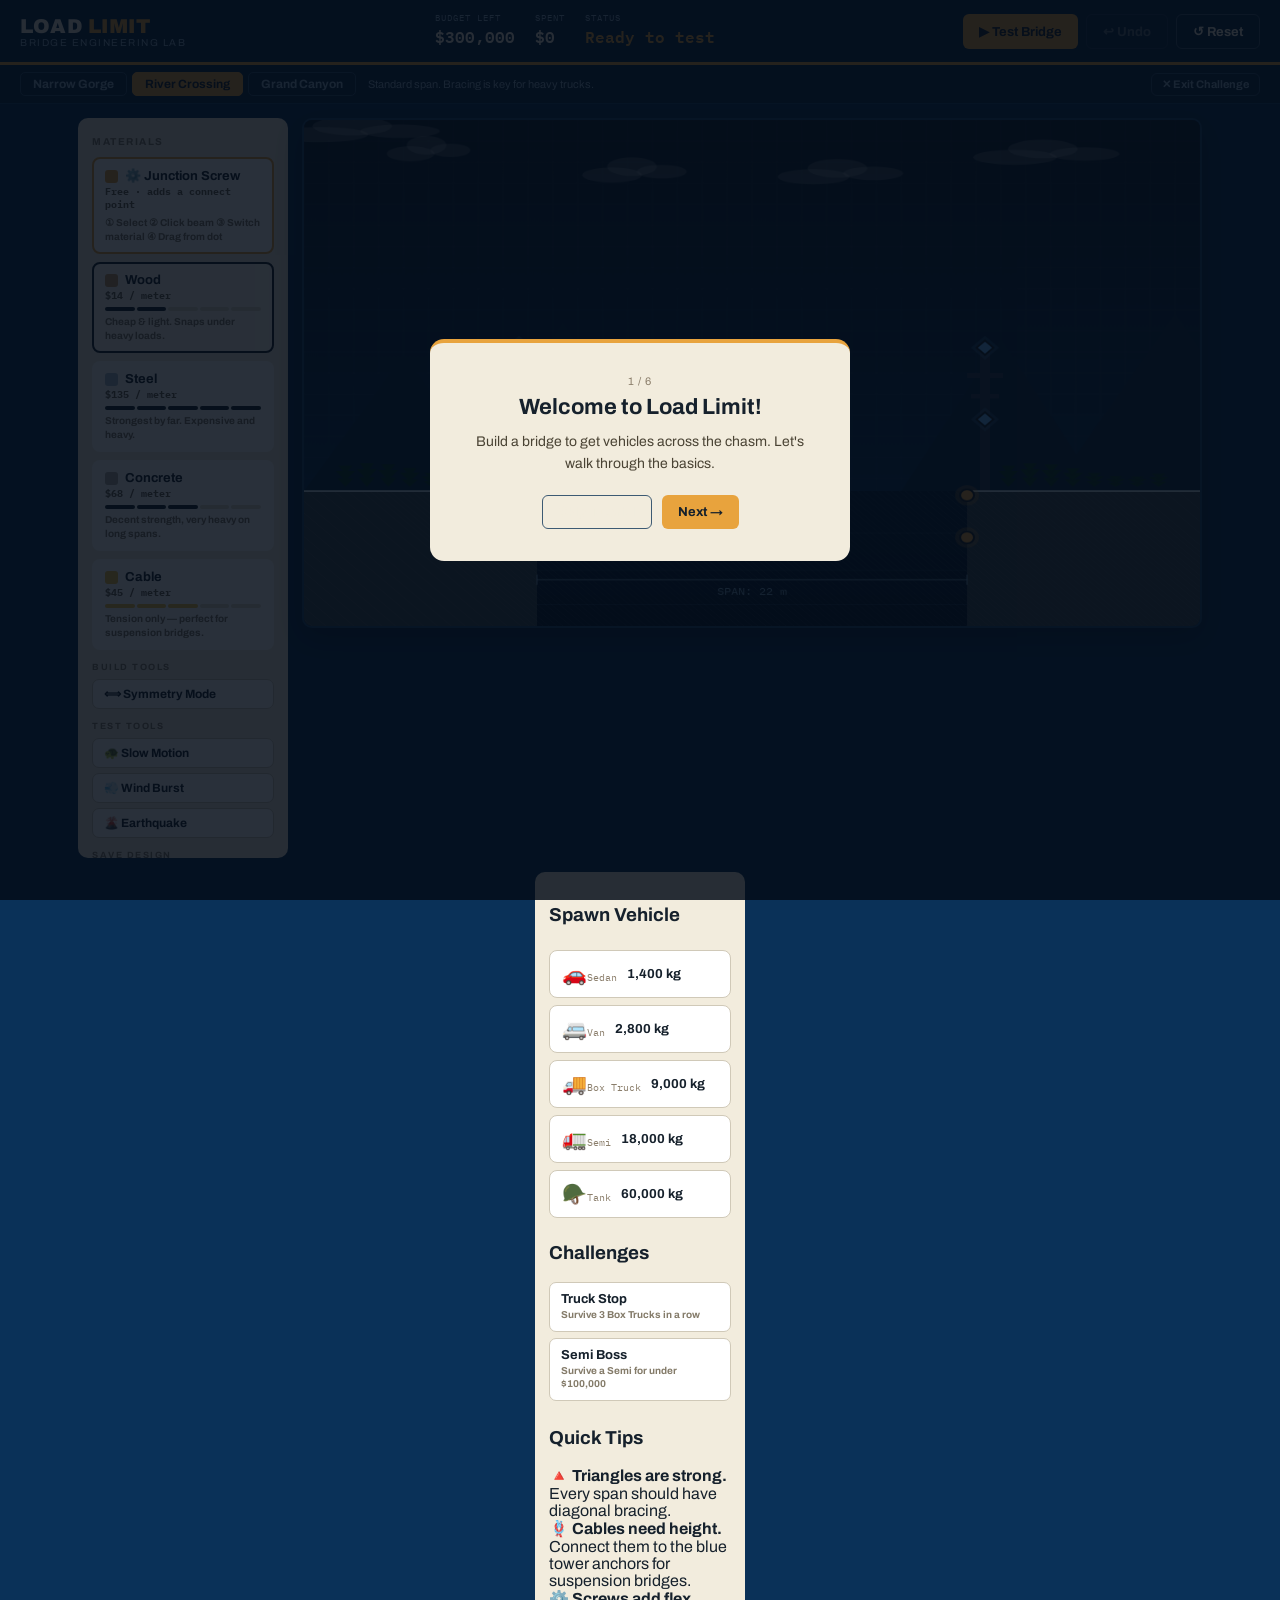
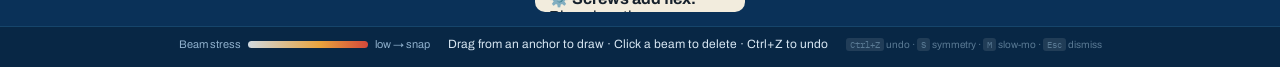
==== index.html @ 22c52359 "Update index.html" ====
<!DOCTYPE html>
<html lang="en">
<head>
<meta charset="UTF-8"/>
<meta name="viewport" content="width=device-width,initial-scale=1.0"/>
<title>Load Limit — Bridge Engineering Lab</title>
<link rel="stylesheet" href="style.css"/>
</head>
<body>
<div class="app-shell">

  <header class="hud-top">
    <div class="title-block">
      <h1 class="game-title">LOAD <span>LIMIT</span></h1>
      <div class="game-subtitle">Bridge Engineering Lab</div>
    </div>
    <div id="mode-badge" class="mode-badge" style="display:none"></div>
    <div class="hud-stats">
      <div class="hud-stat"><div class="hud-stat-label">Budget left</div><div class="hud-stat-value" id="hud-budget">$300,000</div></div>
      <div class="hud-stat"><div class="hud-stat-label">Spent</div><div class="hud-stat-value" id="hud-spent">$0</div></div>
      <div class="hud-stat"><div class="hud-stat-label">Status</div><div class="hud-stat-value" id="hud-wave">Ready</div></div>
    </div>
    <div class="hud-actions">
      <button class="btn-primary" id="btn-test">▶ Test Bridge</button>
      <button class="btn-secondary" id="btn-undo">↩ Undo</button>
      <button class="btn-secondary" id="btn-reset">↺ Reset</button>
    </div>
  </header>

  <!-- Level bar -->
  <div class="level-bar">
    <div id="level-tabs"></div>
    <div id="level-desc" class="level-desc"></div>
    <button class="btn-tiny" id="btn-free-build">✕ Exit Challenge</button>
  </div>

  <main class="game-area">

    <!-- Left toolbar -->
    <aside class="toolbar">
      <h3>Materials</h3>

      <button class="material-card" data-material="screw" style="border-color:#e8a33d">
        <div><span class="material-swatch" style="background:#e8a33d"></span><span class="material-name">⚙️ Junction Screw</span></div>
        <div class="material-cost">Free · adds a connect point</div>
        <div class="material-note">① Select ② Click beam ③ Switch material ④ Drag from dot</div>
      </button>

      <button class="material-card active" data-material="wood">
        <div><span class="material-swatch" style="background:#c89a64"></span><span class="material-name">Wood</span></div>
        <div class="material-cost">$14 / meter</div>
        <div class="material-bar"><span class="fill"></span><span class="fill"></span><span></span><span></span><span></span></div>
        <div class="material-note">Cheap & light. Snaps under heavy loads.</div>
      </button>

      <button class="material-card" data-material="steel">
        <div><span class="material-swatch" style="background:#a9bdce"></span><span class="material-name">Steel</span></div>
        <div class="material-cost">$135 / meter</div>
        <div class="material-bar"><span class="fill"></span><span class="fill"></span><span class="fill"></span><span class="fill"></span><span class="fill"></span></div>
        <div class="material-note">Strongest by far. Expensive and heavy.</div>
      </button>

      <button class="material-card" data-material="concrete">
        <div><span class="material-swatch" style="background:#b3b1a6"></span><span class="material-name">Concrete</span></div>
        <div class="material-cost">$68 / meter</div>
        <div class="material-bar"><span class="fill"></span><span class="fill"></span><span class="fill"></span><span></span><span></span></div>
        <div class="material-note">Decent strength, very heavy on long spans.</div>
      </button>

      <button class="material-card" data-material="cable">
        <div><span class="material-swatch" style="background:#f0c040"></span><span class="material-name">Cable</span></div>
        <div class="material-cost">$45 / meter</div>
        <div class="material-bar"><span class="fill" style="background:#f0c040"></span><span class="fill" style="background:#f0c040"></span><span class="fill" style="background:#f0c040"></span><span></span><span></span></div>
        <div class="material-note">Tension only — perfect for suspension bridges.</div>
      </button>

      <div class="tool-section">
        <h3>Build Tools</h3>
        <button class="tool-btn" id="btn-sym">⟺ Symmetry Mode</button>
      </div>

      <div class="tool-section">
        <h3>Test Tools</h3>
        <button class="tool-btn" id="btn-slow">🐢 Slow Motion</button>
        <button class="tool-btn" id="btn-wind">💨 Wind Burst</button>
        <button class="tool-btn" id="btn-quake">🌋 Earthquake</button>
      </div>

      <div class="tool-section">
        <h3>Save Design</h3>
        <input type="text" id="save-name-input" class="save-input" placeholder="Design name…"/>
        <button class="tool-btn" id="btn-save">💾 Save Current</button>
        <div id="saves-list" class="saves-list"></div>
      </div>

      <div class="lb-section">
        <h3>Best Scores</h3>
        <div id="lb-panel"></div>
      </div>
    </aside>

    <!-- Canvas -->
    <div class="stage-wrap">
      <canvas id="stage" width="900" height="600"></canvas>
      <div class="banner" id="banner">
        <div class="banner-card">
          <h2 id="banner-title">Result</h2>
          <p id="banner-body">—</p>
          <button class="btn-primary" id="banner-btn">Rebuild</button>
        </div>
      </div>
    </div>

    <!-- Right spawner -->
    <aside class="spawner-panel">
      <h3 class="toolbar-h3">Spawn Vehicle</h3>

      <button class="spawn-btn" data-type="sedan">
        <div class="spawn-row"><span class="spawn-emoji">🚗</span><span class="spawn-name">Sedan</span></div>
        <div class="spawn-kg">1,400 kg</div>
      </button>
      <button class="spawn-btn" data-type="van">
        <div class="spawn-row"><span class="spawn-emoji">🚐</span><span class="spawn-name">Van</span></div>
        <div class="spawn-kg">2,800 kg</div>
      </button>
      <button class="spawn-btn" data-type="truck">
        <div class="spawn-row"><span class="spawn-emoji">🚚</span><span class="spawn-name">Box Truck</span></div>
        <div class="spawn-kg">9,000 kg</div>
      </button>
      <button class="spawn-btn" data-type="semi">
        <div class="spawn-row"><span class="spawn-emoji">🚛</span><span class="spawn-name">Semi</span></div>
        <div class="spawn-kg">18,000 kg</div>
      </button>
      <button class="spawn-btn danger" data-type="tank">
        <div class="spawn-row"><span class="spawn-emoji">🪖</span><span class="spawn-name">Tank</span></div>
        <div class="spawn-kg">60,000 kg</div>
      </button>

      <div class="challenge-section">
        <h3 class="toolbar-h3" style="margin-top:14px">Challenges</h3>
        <div id="challenge-list"></div>
      </div>

      <div class="tips-section">
        <h3 class="toolbar-h3" style="margin-top:14px">Quick Tips</h3>
        <div class="tip-card">🔺 <strong>Triangles are strong.</strong> Every span should have diagonal bracing.</div>
        <div class="tip-card">🪢 <strong>Cables need height.</strong> Connect them to the blue tower anchors for suspension bridges.</div>
        <div class="tip-card">⚙️ <strong>Screws add flex.</strong> Place junction screws along a beam to connect diagonals anywhere.</div>
        <div class="tip-card">💛 <strong>Watch the colors.</strong> Amber = stressed, red = about to snap.</div>
        <div class="tip-card">⟺ <strong>Symmetry mode</strong> mirrors every beam you draw — build half a truss and get a full one free.</div>
        <div class="tip-card">🐢 <strong>Slow motion</strong> lets you watch exactly where failure starts.</div>
      </div>

      <div class="stats-section">
        <h3 class="toolbar-h3" style="margin-top:14px">Live Stats</h3>
        <div class="stat-row"><span class="stat-label">Vehicles crossed</span><span class="stat-val" id="stat-crossed">—</span></div>
        <div class="stat-row"><span class="stat-label">Max load survived</span><span class="stat-val" id="stat-maxload">—</span></div>
        <div class="stat-row"><span class="stat-label">Beams broken</span><span class="stat-val" id="stat-broken">—</span></div>
        <div class="stat-row"><span class="stat-label">Peak stress</span><span class="stat-val" id="stat-stress">—</span></div>
      </div>
    </aside>

  </main>

  <!-- Bottom bar -->
  <footer class="hud-bottom">
    <div class="bottom-strip">
      <div class="legend"><span>Beam stress</span><div class="legend-bar"></div><span>low → snap</span></div>
      <div id="instructions">Drag from an anchor point to draw your first beam.</div>
      <div class="shortcuts"><kbd>Ctrl+Z</kbd> undo · <kbd>S</kbd> symmetry · <kbd>M</kbd> slow-mo · <kbd>Esc</kbd> dismiss</div>
    </div>
  </footer>

</div>

<!-- Tutorial overlay -->
<div id="tutorial-overlay" class="tutorial-overlay" style="display:none">
  <div class="tutorial-card">
    <div class="tut-step" id="tut-step">1 / 6</div>
    <h2 id="tut-title">Welcome</h2>
    <p id="tut-body">…</p>
    <div class="tut-buttons">
      <button class="btn-secondary" id="btn-tut-skip">Skip Tutorial</button>
      <button class="btn-primary" id="btn-tut-next">Next →</button>
    </div>
  </div>
</div>

<script src="script.js"></script>
</body>
</html>
---- style.css ----
@import url('https://fonts.googleapis.com/css2?family=Archivo:wght@500;700;900&family=IBM+Plex+Mono:wght@400;600&display=swap');

:root {
  --bg-deep: #0a3158; --bg-deep2: #082745; --paper: #f2ecdd;
  --ink: #16212c; --amber: #e8a33d; --danger: #d4483a; --success: #49b07d;
}
* { box-sizing: border-box; }
html, body { margin:0; height:100%; background:var(--bg-deep); color:var(--paper); font-family:'Archivo',sans-serif; }

.app-shell { min-height:100vh; display:flex; flex-direction:column; }

/* HUD Top */
.hud-top { display:flex; align-items:center; justify-content:space-between; gap:16px; padding:12px 20px; background:var(--bg-deep2); border-bottom:3px solid var(--amber); flex-wrap:wrap; }
.game-title { font-weight:900; font-size:20px; letter-spacing:.5px; margin:0; }
.game-title span { color:var(--amber); }
.game-subtitle { font-size:10px; letter-spacing:1.5px; color:#8fb0cc; text-transform:uppercase; }
.mode-badge { background:rgba(232,163,61,0.2); border:1.5px solid var(--amber); color:var(--amber); font-size:12px; font-weight:700; padding:4px 12px; border-radius:20px; }
.hud-stats { display:flex; gap:20px; font-family:'IBM Plex Mono',monospace; }
.hud-stat-label { font-size:9px; letter-spacing:1px; color:#8fb0cc; text-transform:uppercase; }
.hud-stat-value { font-size:16px; font-weight:600; }
.hud-stat-value.over { color:var(--danger); }
#hud-wave { color:var(--amber); }
.hud-actions { display:flex; gap:8px; }

button { font-family:'Archivo',sans-serif; font-weight:700; font-size:13px; border:none; border-radius:6px; padding:9px 16px; cursor:pointer; transition:transform .08s,opacity .15s; }
button:active { transform:scale(.96); }
button:disabled { opacity:.35; cursor:not-allowed; }
.btn-primary { background:var(--amber); color:var(--ink); }
.btn-secondary { background:transparent; color:var(--paper); border:1.5px solid #3d5a73; }
.btn-tiny { background:transparent; color:#8fb0cc; border:1px solid #2a5070; font-size:11px; padding:4px 10px; }

/* Level bar */
.level-bar { display:flex; align-items:center; gap:12px; padding:7px 20px; background:var(--bg-deep2); border-bottom:1px solid #16456b; flex-wrap:wrap; }
#level-tabs { display:flex; gap:5px; }
.level-tab { font-size:12px; font-weight:700; padding:4px 12px; border-radius:5px; border:1.5px solid #2a5070; background:transparent; color:#8fb0cc; cursor:pointer; }
.level-tab.active, .level-tab:hover { background:var(--amber); color:var(--ink); border-color:var(--amber); }
.level-desc { font-size:11px; color:#8fb0cc; flex:1; }

/* Game area */
.game-area { flex:1; display:flex; gap:14px; padding:14px 20px; align-items:flex-start; flex-wrap:wrap; justify-content:center; }

/* Left toolbar */
.toolbar { background:var(--paper); color:var(--ink); border-radius:10px; padding:14px; width:210px; flex-shrink:0; max-height:calc(100vh - 160px); overflow-y:auto; }
.toolbar h3 { font-size:10px; letter-spacing:1.5px; text-transform:uppercase; color:#8a7d6a; margin:4px 0 10px; }

.material-card { display:block; width:100%; text-align:left; background:#fff; border:2px solid transparent; border-radius:8px; padding:9px 11px; margin-bottom:8px; cursor:pointer; color:var(--ink); transition:border-color .1s; }
.material-card.active { border-color:var(--ink); background:#fffaf0; }
.material-card.locked { opacity:.4; cursor:not-allowed; }
.material-swatch { display:inline-block; width:13px; height:13px; border-radius:3px; margin-right:7px; vertical-align:middle; }
.material-name { font-weight:700; font-size:13px; }
.material-cost { font-family:'IBM Plex Mono',monospace; font-size:10px; color:#6b6354; margin:2px 0 5px; }
.material-bar { display:flex; gap:2px; margin-bottom:4px; }
.material-bar span { flex:1; height:4px; background:#e3ddcb; border-radius:2px; }
.material-bar span.fill { background:var(--ink); }
.material-note { font-size:10px; color:#847b69; line-height:1.35; }

.tool-section { margin-top:12px; }
.tool-section h3 { font-size:9px; letter-spacing:1.5px; text-transform:uppercase; color:#8a7d6a; margin:0 0 7px; }
.tool-btn { display:block; width:100%; text-align:left; background:#fff; color:var(--ink); border:1.5px solid #d0c9b8; border-radius:7px; padding:7px 11px; margin-bottom:5px; font-family:'Archivo',sans-serif; font-size:12px; font-weight:700; cursor:pointer; white-space:nowrap; overflow:hidden; text-overflow:ellipsis; }
.tool-btn:hover { background:#fffaf0; border-color:var(--amber); }
.tool-btn.active-tool { background:#fff8e8; border-color:var(--amber); color:#8a5e0a; }

.save-input { width:100%; padding:6px 9px; border:1.5px solid #d0c9b8; border-radius:6px; font-family:'Archivo',sans-serif; font-size:12px; margin-bottom:5px; color:var(--ink); background:#fff; }
.saves-list { margin-top:6px; max-height:120px; overflow-y:auto; }
.save-row { padding:5px 0; border-bottom:1px solid #e3ddcb; }
.save-name { font-weight:700; font-size:11px; color:var(--ink); }
.save-meta { font-size:10px; color:#847b69; font-family:'IBM Plex Mono',monospace; }
.save-actions { display:flex; gap:4px; margin-top:3px; }
.save-act-btn { font-size:10px; padding:2px 8px; border-radius:4px; border:1px solid #d0c9b8; background:#fff; color:var(--ink); font-family:'Archivo',sans-serif; font-weight:700; cursor:pointer; }
.save-act-btn.del { color:var(--danger); border-color:#e0b0b0; }

.lb-section { margin-top:12px; }
.lb-section h3 { font-size:9px; letter-spacing:1.5px; text-transform:uppercase; color:#8a7d6a; margin:0 0 7px; }
.lb-title { font-weight:700; color:var(--amber); margin-bottom:4px; font-size:11px; }
.lb-row { display:flex; gap:5px; align-items:center; padding:3px 0; border-bottom:1px solid #e3ddcb; font-size:10px; }
.lb-rank { font-weight:700; color:#847b69; width:18px; }
.lb-cost { font-family:'IBM Plex Mono',monospace; color:var(--ink); flex:1; }
.lb-grade { font-weight:700; color:var(--amber); width:24px; }
.lb-date { color:#a09880; }
.lb-empty { color:#847b69; font-size:11px; font-style:italic; }

/* Stage */
.stage-wrap { position:relative; border-radius:10px; overflow:hidden; border:2px solid #1c4a73; box-shadow:0 10px 30px rgba(0,0,0,.35); flex:0 0 auto; width:900px; max-width:calc(100vw - 380px); }
#stage { display:block; cursor:crosshair; background:var(--bg-deep); width:900px; height:506px; max-width:100%; }

/* Banner */
.banner { position:absolute; inset:0; background:rgba(8,20,35,.82); display:flex; align-items:center; justify-content:center; opacity:0; pointer-events:none; transition:opacity .25s; }
.banner.visible { opacity:1; pointer-events:all; }
.banner-card { background:var(--paper); color:var(--ink); border-radius:12px; padding:26px 30px; max-width:380px; text-align:center; }
.banner-won .banner-card { border-top:4px solid var(--success); }
.banner-card h2 { margin:0 0 10px; font-size:20px; }
.banner-card p { font-size:13px; line-height:1.6; color:#4a4334; margin:0 0 16px; }

/* Right spawner */
.spawner-panel { display:flex; flex-direction:column; gap:7px; padding:14px; background:var(--paper); color:var(--ink); border-radius:10px; width:210px; flex-shrink:0; align-self:flex-start; max-height:calc(100vh - 160px); overflow-y:auto; }
.spawner-heading { font-size:10px; letter-spacing:1.5px; text-transform:uppercase; color:#8a7d6a; margin:0 0 6px; }
.spawner-panel .spawn-btn { display:flex; align-items:center; gap:10px; width:100%; text-align:left; background:#fff; color:var(--ink); border:1.5px solid #d0c9b8; border-radius:8px; padding:10px 12px; font-size:13px; font-weight:700; line-height:1.3; cursor:pointer; }
.spawner-panel .spawn-btn .spawn-emoji { font-size:20px; flex-shrink:0; }
.spawner-panel .spawn-btn .spawn-info { display:flex; flex-direction:column; }
.spawner-panel .spawn-btn .spawn-label { font-weight:700; font-size:13px; }
.spawner-panel .spawn-btn span { font-size:10px; font-family:'IBM Plex Mono',monospace; font-weight:400; color:#8a7d6a; }
.spawner-panel .spawn-btn:hover { background:#fffaf0; border-color:var(--amber); }
.spawner-panel .spawn-btn.danger:hover { border-color:var(--danger); background:#fff5f5; }

.challenge-section { margin-top:4px; }
.challenge-btn { display:block; width:100%; text-align:left; background:#fff; color:var(--ink); border:1.5px solid #d0c9b8; border-radius:7px; padding:9px 11px; margin-bottom:6px; font-size:11px; font-family:'Archivo',sans-serif; cursor:pointer; }
.challenge-btn:hover { background:#fffaf0; border-color:var(--amber); }
.ch-name { display:block; font-weight:700; font-size:13px; }
.ch-desc { display:block; color:#847b69; font-size:10px; margin-top:2px; line-height:1.35; }

/* Footer */
.hud-bottom { padding:10px 20px 16px; background:var(--bg-deep2); border-top:1px solid #16456b; }
.bottom-strip { display:flex; align-items:center; gap:18px; flex-wrap:wrap; justify-content:center; }
.legend { display:flex; align-items:center; gap:7px; font-size:11px; color:#8fb0cc; }
.legend-bar { width:120px; height:7px; border-radius:4px; background:linear-gradient(90deg,#cfd9e0 0%,#e8a33d 60%,#d4483a 100%); }
#instructions { font-size:12px; color:#d7e6f2; max-width:480px; text-align:center; }
.shortcuts { font-size:10px; color:#5a7a94; }
kbd { background:rgba(255,255,255,.1); border-radius:3px; padding:1px 4px; font-size:9px; font-family:'IBM Plex Mono',monospace; }

/* Tutorial overlay */
.tutorial-overlay { position:fixed; inset:0; background:rgba(4,12,24,.85); display:flex; align-items:center; justify-content:center; z-index:1000; }
.tutorial-card { background:var(--paper); color:var(--ink); border-radius:14px; padding:32px 36px; max-width:420px; text-align:center; border-top:4px solid var(--amber); }
.tut-step { font-size:11px; letter-spacing:1px; color:#8a7d6a; text-transform:uppercase; margin-bottom:8px; }
.tutorial-card h2 { margin:0 0 12px; font-size:22px; }
.tutorial-card p { font-size:14px; line-height:1.6; color:#4a4334; margin:0 0 20px; }
.tut-buttons { display:flex; gap:10px; justify-content:center; }
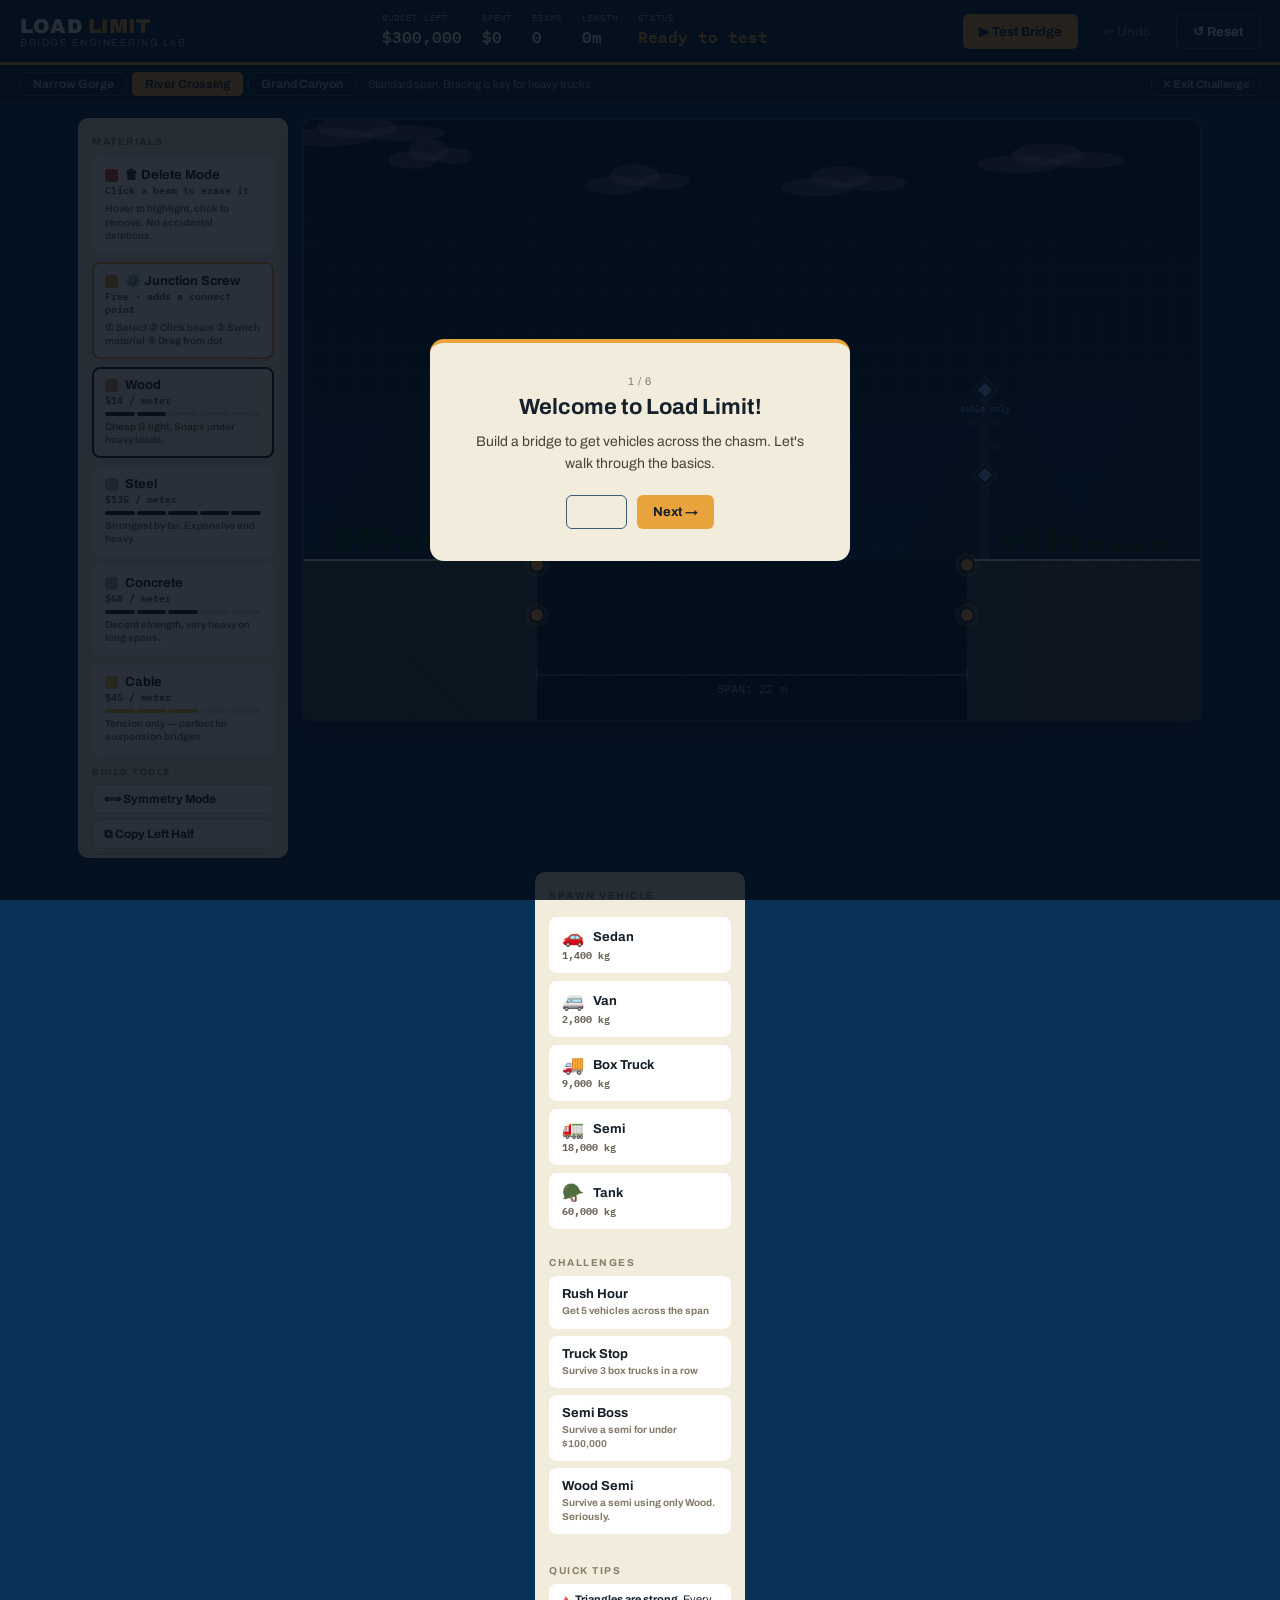
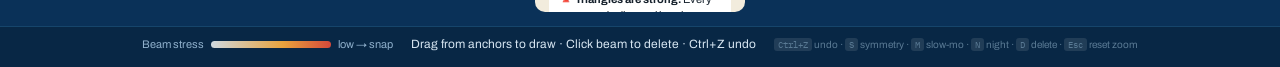
==== commit 5cf0331b: "Update index.html" ====
--- a/index.html
+++ b/index.html
@@ -18,6 +18,8 @@
     <div class="hud-stats">
       <div class="hud-stat"><div class="hud-stat-label">Budget left</div><div class="hud-stat-value" id="hud-budget">$300,000</div></div>
       <div class="hud-stat"><div class="hud-stat-label">Spent</div><div class="hud-stat-value" id="hud-spent">$0</div></div>
+      <div class="hud-stat"><div class="hud-stat-label">Beams</div><div class="hud-stat-value" id="hud-beams">0</div></div>
+      <div class="hud-stat"><div class="hud-stat-label">Length</div><div class="hud-stat-value" id="hud-length">0m</div></div>
       <div class="hud-stat"><div class="hud-stat-label">Status</div><div class="hud-stat-value" id="hud-wave">Ready</div></div>
     </div>
     <div class="hud-actions">
@@ -27,7 +29,6 @@
     </div>
   </header>
 
-  <!-- Level bar -->
   <div class="level-bar">
     <div id="level-tabs"></div>
     <div id="level-desc" class="level-desc"></div>
@@ -39,34 +40,34 @@
     <!-- Left toolbar -->
     <aside class="toolbar">
       <h3>Materials</h3>
-
+      <button class="material-card" data-material="delete">
+        <div><span class="material-swatch" style="background:#d4483a"></span><span class="material-name">🗑 Delete Mode</span></div>
+        <div class="material-cost">Click a beam to erase it</div>
+        <div class="material-note">Hover to highlight, click to remove. No accidental deletions.</div>
+      </button>
       <button class="material-card" data-material="screw" style="border-color:#e8a33d">
         <div><span class="material-swatch" style="background:#e8a33d"></span><span class="material-name">⚙️ Junction Screw</span></div>
         <div class="material-cost">Free · adds a connect point</div>
         <div class="material-note">① Select ② Click beam ③ Switch material ④ Drag from dot</div>
       </button>
-
       <button class="material-card active" data-material="wood">
         <div><span class="material-swatch" style="background:#c89a64"></span><span class="material-name">Wood</span></div>
         <div class="material-cost">$14 / meter</div>
         <div class="material-bar"><span class="fill"></span><span class="fill"></span><span></span><span></span><span></span></div>
         <div class="material-note">Cheap & light. Snaps under heavy loads.</div>
       </button>
-
       <button class="material-card" data-material="steel">
         <div><span class="material-swatch" style="background:#a9bdce"></span><span class="material-name">Steel</span></div>
         <div class="material-cost">$135 / meter</div>
         <div class="material-bar"><span class="fill"></span><span class="fill"></span><span class="fill"></span><span class="fill"></span><span class="fill"></span></div>
         <div class="material-note">Strongest by far. Expensive and heavy.</div>
       </button>
-
       <button class="material-card" data-material="concrete">
         <div><span class="material-swatch" style="background:#b3b1a6"></span><span class="material-name">Concrete</span></div>
         <div class="material-cost">$68 / meter</div>
         <div class="material-bar"><span class="fill"></span><span class="fill"></span><span class="fill"></span><span></span><span></span></div>
         <div class="material-note">Decent strength, very heavy on long spans.</div>
       </button>
-
       <button class="material-card" data-material="cable">
         <div><span class="material-swatch" style="background:#f0c040"></span><span class="material-name">Cable</span></div>
         <div class="material-cost">$45 / meter</div>
@@ -77,6 +78,8 @@
       <div class="tool-section">
         <h3>Build Tools</h3>
         <button class="tool-btn" id="btn-sym">⟺ Symmetry Mode</button>
+        <button class="tool-btn" id="btn-copy">⧉ Copy Left Half</button>
+        <button class="tool-btn" id="btn-night">🌙 Night Mode</button>
       </div>
 
       <div class="tool-section">
@@ -84,12 +87,14 @@
         <button class="tool-btn" id="btn-slow">🐢 Slow Motion</button>
         <button class="tool-btn" id="btn-wind">💨 Wind Burst</button>
         <button class="tool-btn" id="btn-quake">🌋 Earthquake</button>
+        <button class="tool-btn" id="btn-rain">🌧 Rain Storm</button>
       </div>
 
       <div class="tool-section">
         <h3>Save Design</h3>
         <input type="text" id="save-name-input" class="save-input" placeholder="Design name…"/>
         <button class="tool-btn" id="btn-save">💾 Save Current</button>
+        <button class="tool-btn" id="btn-restore-auto">↩ Restore Auto-Save</button>
         <div id="saves-list" class="saves-list"></div>
       </div>
 
@@ -111,10 +116,9 @@
       </div>
     </div>
 
-    <!-- Right spawner -->
+    <!-- Right panel -->
     <aside class="spawner-panel">
       <h3 class="toolbar-h3">Spawn Vehicle</h3>
-
       <button class="spawn-btn" data-type="sedan">
         <div class="spawn-row"><span class="spawn-emoji">🚗</span><span class="spawn-name">Sedan</span></div>
         <div class="spawn-kg">1,400 kg</div>
@@ -143,12 +147,12 @@
 
       <div class="tips-section">
         <h3 class="toolbar-h3" style="margin-top:14px">Quick Tips</h3>
-        <div class="tip-card">🔺 <strong>Triangles are strong.</strong> Every span should have diagonal bracing.</div>
-        <div class="tip-card">🪢 <strong>Cables need height.</strong> Connect them to the blue tower anchors for suspension bridges.</div>
-        <div class="tip-card">⚙️ <strong>Screws add flex.</strong> Place junction screws along a beam to connect diagonals anywhere.</div>
+        <div class="tip-card">🔺 <strong>Triangles are strong.</strong> Every span needs diagonal bracing.</div>
+        <div class="tip-card">🪢 <strong>Cables need height.</strong> Connect to blue tower anchors for suspension designs.</div>
+        <div class="tip-card">⚙️ <strong>Screws add flex.</strong> Add junction points anywhere along a beam.</div>
         <div class="tip-card">💛 <strong>Watch the colors.</strong> Amber = stressed, red = about to snap.</div>
-        <div class="tip-card">⟺ <strong>Symmetry mode</strong> mirrors every beam you draw — build half a truss and get a full one free.</div>
-        <div class="tip-card">🐢 <strong>Slow motion</strong> lets you watch exactly where failure starts.</div>
+        <div class="tip-card">⟺ <strong>Symmetry + Copy</strong> let you build half a truss and get the rest free.</div>
+        <div class="tip-card">🔍 <strong>Scroll to zoom.</strong> Get precise on tight junctions.</div>
       </div>
 
       <div class="stats-section">
@@ -159,28 +163,25 @@
         <div class="stat-row"><span class="stat-label">Peak stress</span><span class="stat-val" id="stat-stress">—</span></div>
       </div>
     </aside>
-
   </main>
 
-  <!-- Bottom bar -->
   <footer class="hud-bottom">
     <div class="bottom-strip">
       <div class="legend"><span>Beam stress</span><div class="legend-bar"></div><span>low → snap</span></div>
       <div id="instructions">Drag from an anchor point to draw your first beam.</div>
-      <div class="shortcuts"><kbd>Ctrl+Z</kbd> undo · <kbd>S</kbd> symmetry · <kbd>M</kbd> slow-mo · <kbd>Esc</kbd> dismiss</div>
+      <div class="shortcuts"><kbd>Ctrl+Z</kbd> undo · <kbd>S</kbd> symmetry · <kbd>M</kbd> slow-mo · <kbd>N</kbd> night · <kbd>D</kbd> delete · <kbd>Esc</kbd> reset zoom</div>
     </div>
   </footer>
 
 </div>
 
-<!-- Tutorial overlay -->
 <div id="tutorial-overlay" class="tutorial-overlay" style="display:none">
   <div class="tutorial-card">
     <div class="tut-step" id="tut-step">1 / 6</div>
     <h2 id="tut-title">Welcome</h2>
     <p id="tut-body">…</p>
     <div class="tut-buttons">
-      <button class="btn-secondary" id="btn-tut-skip">Skip Tutorial</button>
+      <button class="btn-secondary" id="btn-tut-skip">Skip</button>
       <button class="btn-primary" id="btn-tut-next">Next →</button>
     </div>
   </div>
--- a/style.css
+++ b/style.css
@@ -81,7 +81,7 @@
 
 /* Stage */
 .stage-wrap { position:relative; border-radius:10px; overflow:hidden; border:2px solid #1c4a73; box-shadow:0 10px 30px rgba(0,0,0,.35); flex:0 0 auto; width:900px; max-width:calc(100vw - 380px); }
-#stage { display:block; cursor:crosshair; background:var(--bg-deep); width:900px; height:506px; max-width:100%; }
+#stage { display:block; cursor:crosshair; background:var(--bg-deep); width:900px; height:600px; max-width:100%; }
 
 /* Banner */
 .banner { position:absolute; inset:0; background:rgba(8,20,35,.82); display:flex; align-items:center; justify-content:center; opacity:0; pointer-events:none; transition:opacity .25s; }
@@ -91,22 +91,22 @@
 .banner-card h2 { margin:0 0 10px; font-size:20px; }
 .banner-card p { font-size:13px; line-height:1.6; color:#4a4334; margin:0 0 16px; }
 
-/* Right spawner */
-.spawner-panel { display:flex; flex-direction:column; gap:7px; padding:14px; background:var(--paper); color:var(--ink); border-radius:10px; width:210px; flex-shrink:0; align-self:flex-start; max-height:calc(100vh - 160px); overflow-y:auto; }
-.spawner-heading { font-size:10px; letter-spacing:1.5px; text-transform:uppercase; color:#8a7d6a; margin:0 0 6px; }
-.spawner-panel .spawn-btn { display:flex; align-items:center; gap:10px; width:100%; text-align:left; background:#fff; color:var(--ink); border:1.5px solid #d0c9b8; border-radius:8px; padding:10px 12px; font-size:13px; font-weight:700; line-height:1.3; cursor:pointer; }
-.spawner-panel .spawn-btn .spawn-emoji { font-size:20px; flex-shrink:0; }
-.spawner-panel .spawn-btn .spawn-info { display:flex; flex-direction:column; }
-.spawner-panel .spawn-btn .spawn-label { font-weight:700; font-size:13px; }
-.spawner-panel .spawn-btn span { font-size:10px; font-family:'IBM Plex Mono',monospace; font-weight:400; color:#8a7d6a; }
-.spawner-panel .spawn-btn:hover { background:#fffaf0; border-color:var(--amber); }
-.spawner-panel .spawn-btn.danger:hover { border-color:var(--danger); background:#fff5f5; }
+/* Right spawner — mirrors left toolbar exactly */
+.spawner-panel { display:flex; flex-direction:column; gap:8px; padding:14px; background:var(--paper); color:var(--ink); border-radius:10px; width:210px; flex-shrink:0; align-self:flex-start; max-height:calc(100vh - 160px); overflow-y:auto; }
+.toolbar-h3 { font-size:10px; letter-spacing:1.5px; text-transform:uppercase; color:#8a7d6a; margin:4px 0 8px; }
+.spawn-btn { display:block; width:100%; text-align:left; background:#fff; color:var(--ink); border:2px solid transparent; border-radius:8px; padding:9px 11px; margin-bottom:0; cursor:pointer; font-family:'Archivo',sans-serif; transition:border-color .1s,background .1s; }
+.spawn-btn:hover { border-color:var(--amber); background:#fffaf0; }
+.spawn-btn.danger:hover { border-color:var(--danger); background:#fff5f5; }
+.spawn-row { display:flex; align-items:center; gap:9px; }
+.spawn-emoji { font-size:18px; line-height:1; }
+.spawn-name { font-weight:700; font-size:13px; }
+.spawn-kg { font-family:'IBM Plex Mono',monospace; font-size:10px; color:#6b6354; margin-top:3px; }
+.challenge-section { margin-top:6px; }
+.challenge-btn { display:block; width:100%; text-align:left; background:#fff; color:var(--ink); border:2px solid transparent; border-radius:8px; padding:9px 11px; margin-bottom:7px; font-family:'Archivo',sans-serif; cursor:pointer; transition:border-color .1s,background .1s; }
+.challenge-btn:hover { border-color:var(--amber); background:#fffaf0; }
+.ch-name { display:block; font-weight:700; font-size:13px; }
+.ch-desc { display:block; color:#847b69; font-size:10px; margin-top:3px; line-height:1.35; }
 
-.challenge-section { margin-top:4px; }
-.challenge-btn { display:block; width:100%; text-align:left; background:#fff; color:var(--ink); border:1.5px solid #d0c9b8; border-radius:7px; padding:9px 11px; margin-bottom:6px; font-size:11px; font-family:'Archivo',sans-serif; cursor:pointer; }
-.challenge-btn:hover { background:#fffaf0; border-color:var(--amber); }
-.ch-name { display:block; font-weight:700; font-size:13px; }
-.ch-desc { display:block; color:#847b69; font-size:10px; margin-top:2px; line-height:1.35; }
 
 /* Footer */
 .hud-bottom { padding:10px 20px 16px; background:var(--bg-deep2); border-top:1px solid #16456b; }
@@ -124,3 +124,14 @@
 .tutorial-card h2 { margin:0 0 12px; font-size:22px; }
 .tutorial-card p { font-size:14px; line-height:1.6; color:#4a4334; margin:0 0 20px; }
 .tut-buttons { display:flex; gap:10px; justify-content:center; }
+
+/* Tips section */
+.tips-section { margin-top:2px; }
+.tip-card { background:#fff; border-radius:7px; padding:8px 10px; margin-bottom:6px; font-size:11px; color:var(--ink); line-height:1.45; }
+.tip-card strong { font-weight:700; }
+
+/* Live stats section */
+.stats-section { margin-top:2px; }
+.stat-row { display:flex; justify-content:space-between; align-items:center; padding:5px 0; border-bottom:1px solid #e3ddcb; font-size:11px; }
+.stat-label { color:#847b69; }
+.stat-val { font-family:'IBM Plex Mono',monospace; font-weight:600; color:var(--ink); font-size:11px; }
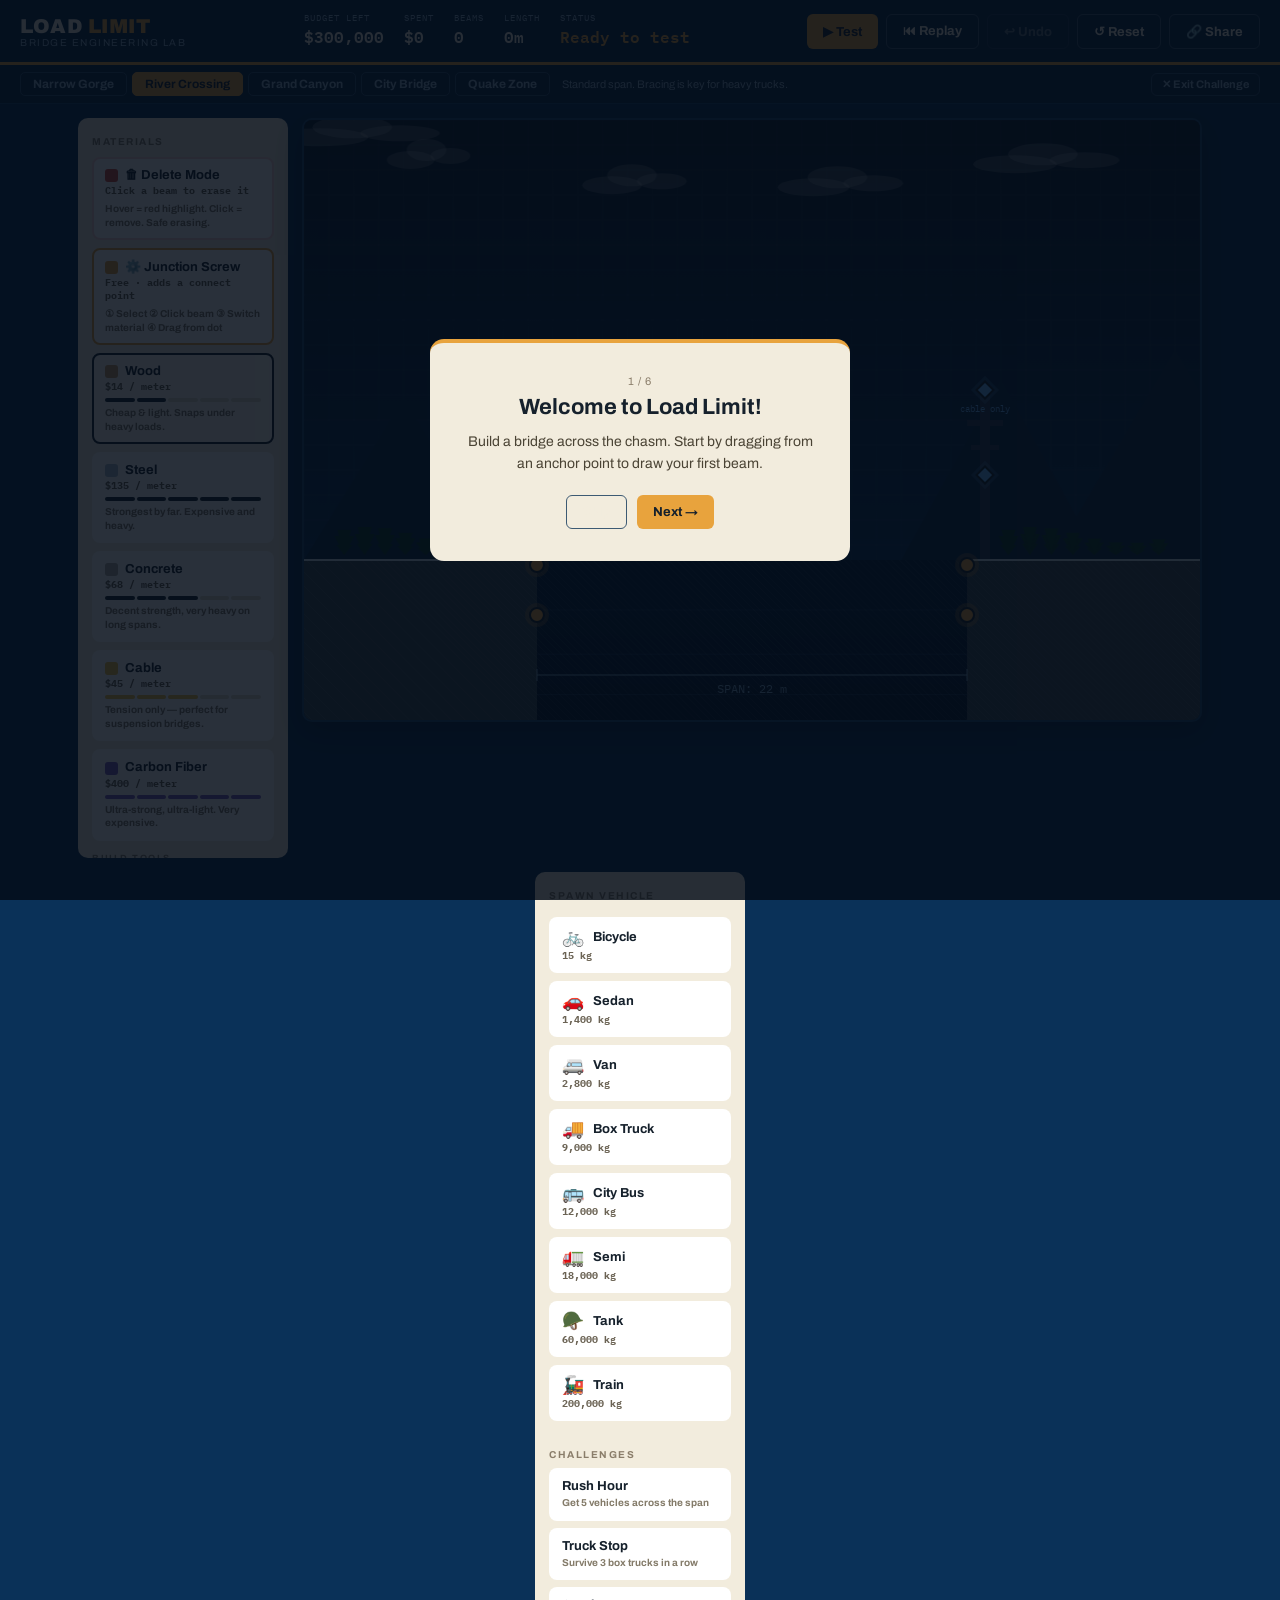
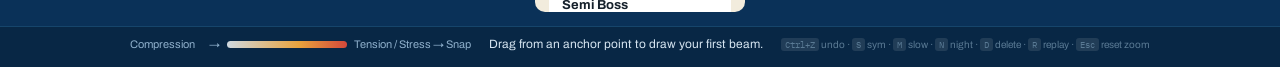
==== commit 3362f4fd: "Update index.html" ====
--- a/index.html
+++ b/index.html
@@ -8,12 +8,8 @@
 </head>
 <body>
 <div class="app-shell">
-
   <header class="hud-top">
-    <div class="title-block">
-      <h1 class="game-title">LOAD <span>LIMIT</span></h1>
-      <div class="game-subtitle">Bridge Engineering Lab</div>
-    </div>
+    <div class="title-block"><h1 class="game-title">LOAD <span>LIMIT</span></h1><div class="game-subtitle">Bridge Engineering Lab</div></div>
     <div id="mode-badge" class="mode-badge" style="display:none"></div>
     <div class="hud-stats">
       <div class="hud-stat"><div class="hud-stat-label">Budget left</div><div class="hud-stat-value" id="hud-budget">$300,000</div></div>
@@ -23,12 +19,13 @@
       <div class="hud-stat"><div class="hud-stat-label">Status</div><div class="hud-stat-value" id="hud-wave">Ready</div></div>
     </div>
     <div class="hud-actions">
-      <button class="btn-primary" id="btn-test">▶ Test Bridge</button>
+      <button class="btn-primary" id="btn-test">▶ Test</button>
+      <button class="btn-secondary" id="btn-replay">⏮ Replay</button>
       <button class="btn-secondary" id="btn-undo">↩ Undo</button>
       <button class="btn-secondary" id="btn-reset">↺ Reset</button>
+      <button class="btn-secondary" id="btn-share">🔗 Share</button>
     </div>
   </header>
-
   <div class="level-bar">
     <div id="level-tabs"></div>
     <div id="level-desc" class="level-desc"></div>
@@ -36,123 +33,62 @@
   </div>
 
   <main class="game-area">
-
-    <!-- Left toolbar -->
     <aside class="toolbar">
       <h3>Materials</h3>
-      <button class="material-card" data-material="delete">
-        <div><span class="material-swatch" style="background:#d4483a"></span><span class="material-name">🗑 Delete Mode</span></div>
-        <div class="material-cost">Click a beam to erase it</div>
-        <div class="material-note">Hover to highlight, click to remove. No accidental deletions.</div>
-      </button>
-      <button class="material-card" data-material="screw" style="border-color:#e8a33d">
-        <div><span class="material-swatch" style="background:#e8a33d"></span><span class="material-name">⚙️ Junction Screw</span></div>
-        <div class="material-cost">Free · adds a connect point</div>
-        <div class="material-note">① Select ② Click beam ③ Switch material ④ Drag from dot</div>
-      </button>
-      <button class="material-card active" data-material="wood">
-        <div><span class="material-swatch" style="background:#c89a64"></span><span class="material-name">Wood</span></div>
-        <div class="material-cost">$14 / meter</div>
-        <div class="material-bar"><span class="fill"></span><span class="fill"></span><span></span><span></span><span></span></div>
-        <div class="material-note">Cheap & light. Snaps under heavy loads.</div>
-      </button>
-      <button class="material-card" data-material="steel">
-        <div><span class="material-swatch" style="background:#a9bdce"></span><span class="material-name">Steel</span></div>
-        <div class="material-cost">$135 / meter</div>
-        <div class="material-bar"><span class="fill"></span><span class="fill"></span><span class="fill"></span><span class="fill"></span><span class="fill"></span></div>
-        <div class="material-note">Strongest by far. Expensive and heavy.</div>
-      </button>
-      <button class="material-card" data-material="concrete">
-        <div><span class="material-swatch" style="background:#b3b1a6"></span><span class="material-name">Concrete</span></div>
-        <div class="material-cost">$68 / meter</div>
-        <div class="material-bar"><span class="fill"></span><span class="fill"></span><span class="fill"></span><span></span><span></span></div>
-        <div class="material-note">Decent strength, very heavy on long spans.</div>
-      </button>
-      <button class="material-card" data-material="cable">
-        <div><span class="material-swatch" style="background:#f0c040"></span><span class="material-name">Cable</span></div>
-        <div class="material-cost">$45 / meter</div>
-        <div class="material-bar"><span class="fill" style="background:#f0c040"></span><span class="fill" style="background:#f0c040"></span><span class="fill" style="background:#f0c040"></span><span></span><span></span></div>
-        <div class="material-note">Tension only — perfect for suspension bridges.</div>
-      </button>
+      <button class="material-card" data-material="delete"><div><span class="material-swatch" style="background:#d4483a"></span><span class="material-name">🗑 Delete Mode</span></div><div class="material-cost">Click a beam to erase it</div><div class="material-note">Hover = red highlight. Click = remove. Safe erasing.</div></button>
+      <button class="material-card" data-material="screw" style="border-color:#e8a33d"><div><span class="material-swatch" style="background:#e8a33d"></span><span class="material-name">⚙️ Junction Screw</span></div><div class="material-cost">Free · adds a connect point</div><div class="material-note">① Select ② Click beam ③ Switch material ④ Drag from dot</div></button>
+      <button class="material-card active" data-material="wood"><div><span class="material-swatch" style="background:#c89a64"></span><span class="material-name">Wood</span></div><div class="material-cost">$14 / meter</div><div class="material-bar"><span class="fill"></span><span class="fill"></span><span></span><span></span><span></span></div><div class="material-note">Cheap & light. Snaps under heavy loads.</div></button>
+      <button class="material-card" data-material="steel"><div><span class="material-swatch" style="background:#a9bdce"></span><span class="material-name">Steel</span></div><div class="material-cost">$135 / meter</div><div class="material-bar"><span class="fill"></span><span class="fill"></span><span class="fill"></span><span class="fill"></span><span class="fill"></span></div><div class="material-note">Strongest by far. Expensive and heavy.</div></button>
+      <button class="material-card" data-material="concrete"><div><span class="material-swatch" style="background:#b3b1a6"></span><span class="material-name">Concrete</span></div><div class="material-cost">$68 / meter</div><div class="material-bar"><span class="fill"></span><span class="fill"></span><span class="fill"></span><span></span><span></span></div><div class="material-note">Decent strength, very heavy on long spans.</div></button>
+      <button class="material-card" data-material="cable"><div><span class="material-swatch" style="background:#f0c040"></span><span class="material-name">Cable</span></div><div class="material-cost">$45 / meter</div><div class="material-bar"><span class="fill" style="background:#f0c040"></span><span class="fill" style="background:#f0c040"></span><span class="fill" style="background:#f0c040"></span><span></span><span></span></div><div class="material-note">Tension only — perfect for suspension bridges.</div></button>
+      <button class="material-card" data-material="carbon"><div><span class="material-swatch" style="background:#7a5cc0"></span><span class="material-name">Carbon Fiber</span></div><div class="material-cost">$400 / meter</div><div class="material-bar"><span class="fill" style="background:#7a5cc0"></span><span class="fill" style="background:#7a5cc0"></span><span class="fill" style="background:#7a5cc0"></span><span class="fill" style="background:#7a5cc0"></span><span class="fill" style="background:#7a5cc0"></span></div><div class="material-note">Ultra-strong, ultra-light. Very expensive.</div></button>
 
-      <div class="tool-section">
-        <h3>Build Tools</h3>
+      <div class="tool-section"><h3>Build Tools</h3>
         <button class="tool-btn" id="btn-sym">⟺ Symmetry Mode</button>
         <button class="tool-btn" id="btn-copy">⧉ Copy Left Half</button>
         <button class="tool-btn" id="btn-night">🌙 Night Mode</button>
       </div>
-
-      <div class="tool-section">
-        <h3>Test Tools</h3>
+      <div class="tool-section"><h3>Test Tools</h3>
         <button class="tool-btn" id="btn-slow">🐢 Slow Motion</button>
         <button class="tool-btn" id="btn-wind">💨 Wind Burst</button>
         <button class="tool-btn" id="btn-quake">🌋 Earthquake</button>
         <button class="tool-btn" id="btn-rain">🌧 Rain Storm</button>
       </div>
-
-      <div class="tool-section">
-        <h3>Save Design</h3>
+      <div class="tool-section"><h3>Save Design</h3>
         <input type="text" id="save-name-input" class="save-input" placeholder="Design name…"/>
         <button class="tool-btn" id="btn-save">💾 Save Current</button>
         <button class="tool-btn" id="btn-restore-auto">↩ Restore Auto-Save</button>
         <div id="saves-list" class="saves-list"></div>
       </div>
-
-      <div class="lb-section">
-        <h3>Best Scores</h3>
-        <div id="lb-panel"></div>
-      </div>
+      <div class="lb-section"><h3>Best Scores</h3><div id="lb-panel"></div></div>
     </aside>
 
-    <!-- Canvas -->
     <div class="stage-wrap">
       <canvas id="stage" width="900" height="600"></canvas>
-      <div class="banner" id="banner">
-        <div class="banner-card">
-          <h2 id="banner-title">Result</h2>
-          <p id="banner-body">—</p>
-          <button class="btn-primary" id="banner-btn">Rebuild</button>
-        </div>
-      </div>
+      <div class="banner" id="banner"><div class="banner-card"><h2 id="banner-title">Result</h2><p id="banner-body">—</p><button class="btn-primary" id="banner-btn">Rebuild</button></div></div>
     </div>
 
-    <!-- Right panel -->
     <aside class="spawner-panel">
       <h3 class="toolbar-h3">Spawn Vehicle</h3>
-      <button class="spawn-btn" data-type="sedan">
-        <div class="spawn-row"><span class="spawn-emoji">🚗</span><span class="spawn-name">Sedan</span></div>
-        <div class="spawn-kg">1,400 kg</div>
-      </button>
-      <button class="spawn-btn" data-type="van">
-        <div class="spawn-row"><span class="spawn-emoji">🚐</span><span class="spawn-name">Van</span></div>
-        <div class="spawn-kg">2,800 kg</div>
-      </button>
-      <button class="spawn-btn" data-type="truck">
-        <div class="spawn-row"><span class="spawn-emoji">🚚</span><span class="spawn-name">Box Truck</span></div>
-        <div class="spawn-kg">9,000 kg</div>
-      </button>
-      <button class="spawn-btn" data-type="semi">
-        <div class="spawn-row"><span class="spawn-emoji">🚛</span><span class="spawn-name">Semi</span></div>
-        <div class="spawn-kg">18,000 kg</div>
-      </button>
-      <button class="spawn-btn danger" data-type="tank">
-        <div class="spawn-row"><span class="spawn-emoji">🪖</span><span class="spawn-name">Tank</span></div>
-        <div class="spawn-kg">60,000 kg</div>
-      </button>
+      <button class="spawn-btn" data-type="bicycle"><div class="spawn-row"><span class="spawn-emoji">🚲</span><span class="spawn-name">Bicycle</span></div><div class="spawn-kg">15 kg</div></button>
+      <button class="spawn-btn" data-type="sedan"><div class="spawn-row"><span class="spawn-emoji">🚗</span><span class="spawn-name">Sedan</span></div><div class="spawn-kg">1,400 kg</div></button>
+      <button class="spawn-btn" data-type="van"><div class="spawn-row"><span class="spawn-emoji">🚐</span><span class="spawn-name">Van</span></div><div class="spawn-kg">2,800 kg</div></button>
+      <button class="spawn-btn" data-type="truck"><div class="spawn-row"><span class="spawn-emoji">🚚</span><span class="spawn-name">Box Truck</span></div><div class="spawn-kg">9,000 kg</div></button>
+      <button class="spawn-btn" data-type="bus"><div class="spawn-row"><span class="spawn-emoji">🚌</span><span class="spawn-name">City Bus</span></div><div class="spawn-kg">12,000 kg</div></button>
+      <button class="spawn-btn" data-type="semi"><div class="spawn-row"><span class="spawn-emoji">🚛</span><span class="spawn-name">Semi</span></div><div class="spawn-kg">18,000 kg</div></button>
+      <button class="spawn-btn danger" data-type="tank"><div class="spawn-row"><span class="spawn-emoji">🪖</span><span class="spawn-name">Tank</span></div><div class="spawn-kg">60,000 kg</div></button>
+      <button class="spawn-btn danger" data-type="train"><div class="spawn-row"><span class="spawn-emoji">🚂</span><span class="spawn-name">Train</span></div><div class="spawn-kg">200,000 kg</div></button>
 
-      <div class="challenge-section">
-        <h3 class="toolbar-h3" style="margin-top:14px">Challenges</h3>
-        <div id="challenge-list"></div>
-      </div>
+      <div class="challenge-section"><h3 class="toolbar-h3" style="margin-top:14px">Challenges</h3><div id="challenge-list"></div></div>
 
       <div class="tips-section">
         <h3 class="toolbar-h3" style="margin-top:14px">Quick Tips</h3>
         <div class="tip-card">🔺 <strong>Triangles are strong.</strong> Every span needs diagonal bracing.</div>
-        <div class="tip-card">🪢 <strong>Cables need height.</strong> Connect to blue tower anchors for suspension designs.</div>
-        <div class="tip-card">⚙️ <strong>Screws add flex.</strong> Add junction points anywhere along a beam.</div>
-        <div class="tip-card">💛 <strong>Watch the colors.</strong> Amber = stressed, red = about to snap.</div>
-        <div class="tip-card">⟺ <strong>Symmetry + Copy</strong> let you build half a truss and get the rest free.</div>
-        <div class="tip-card">🔍 <strong>Scroll to zoom.</strong> Get precise on tight junctions.</div>
+        <div class="tip-card">🌊 <strong>Resonance is real.</strong> Too many vehicles at once causes dangerous oscillation.</div>
+        <div class="tip-card">🟦 <strong>Blue tint = tension.</strong> Orange tint = compression. Watch beam modes.</div>
+        <div class="tip-card">🌉 <strong>Suspension:</strong> Cable to tower → screws → hangers → deck.</div>
+        <div class="tip-card">🔍 <strong>Scroll to zoom</strong> for precise beam placement on busy junctions.</div>
+        <div class="tip-card">🏙️ <strong>City Bridge:</strong> Grey beams are pre-built. Complete the gaps!</div>
       </div>
 
       <div class="stats-section">
@@ -162,17 +98,21 @@
         <div class="stat-row"><span class="stat-label">Beams broken</span><span class="stat-val" id="stat-broken">—</span></div>
         <div class="stat-row"><span class="stat-label">Peak stress</span><span class="stat-val" id="stat-stress">—</span></div>
       </div>
+
+      <div class="ach-panel">
+        <h3 class="toolbar-h3" style="margin-top:14px">Achievements</h3>
+        <div id="ach-list"></div>
+      </div>
     </aside>
   </main>
 
   <footer class="hud-bottom">
     <div class="bottom-strip">
-      <div class="legend"><span>Beam stress</span><div class="legend-bar"></div><span>low → snap</span></div>
+      <div class="legend"><span>Compression</span><div class="legend-bar-comp"></div><span>→</span><div class="legend-bar"></div><span>Tension / Stress → Snap</span></div>
       <div id="instructions">Drag from an anchor point to draw your first beam.</div>
-      <div class="shortcuts"><kbd>Ctrl+Z</kbd> undo · <kbd>S</kbd> symmetry · <kbd>M</kbd> slow-mo · <kbd>N</kbd> night · <kbd>D</kbd> delete · <kbd>Esc</kbd> reset zoom</div>
+      <div class="shortcuts"><kbd>Ctrl+Z</kbd> undo · <kbd>S</kbd> sym · <kbd>M</kbd> slow · <kbd>N</kbd> night · <kbd>D</kbd> delete · <kbd>R</kbd> replay · <kbd>Esc</kbd> reset zoom</div>
     </div>
   </footer>
-
 </div>
 
 <div id="tutorial-overlay" class="tutorial-overlay" style="display:none">
@@ -180,11 +120,13 @@
     <div class="tut-step" id="tut-step">1 / 6</div>
     <h2 id="tut-title">Welcome</h2>
     <p id="tut-body">…</p>
-    <div class="tut-buttons">
-      <button class="btn-secondary" id="btn-tut-skip">Skip</button>
-      <button class="btn-primary" id="btn-tut-next">Next →</button>
-    </div>
+    <div class="tut-buttons"><button class="btn-secondary" id="btn-tut-skip">Skip</button><button class="btn-primary" id="btn-tut-next">Next →</button></div>
   </div>
+</div>
+
+<div id="ach-toast" class="ach-toast">
+  <span class="ach-icon"></span>
+  <div><div class="ach-name"></div><div class="ach-desc"></div></div>
 </div>
 
 <script src="script.js"></script>
--- a/style.css
+++ b/style.css
@@ -135,3 +135,12 @@
 .stat-row { display:flex; justify-content:space-between; align-items:center; padding:5px 0; border-bottom:1px solid #e3ddcb; font-size:11px; }
 .stat-label { color:#847b69; }
 .stat-val { font-family:'IBM Plex Mono',monospace; font-weight:600; color:var(--ink); font-size:11px; }
+
+/* Leaderboard mini chart */
+.lb-chart { display:flex; align-items:flex-end; gap:3px; height:65px; margin:8px 0 10px; padding:0 2px; }
+.lb-bar-wrap { flex:1; display:flex; align-items:flex-end; }
+.lb-bar-fill { width:100%; border-radius:2px 2px 0 0; min-height:4px; }
+
+/* Delete mode card */
+.material-card[data-material="delete"] { border-color:#fcd4d0; }
+.material-card[data-material="delete"].active { border-color:#d4483a; background:#fff5f5; }
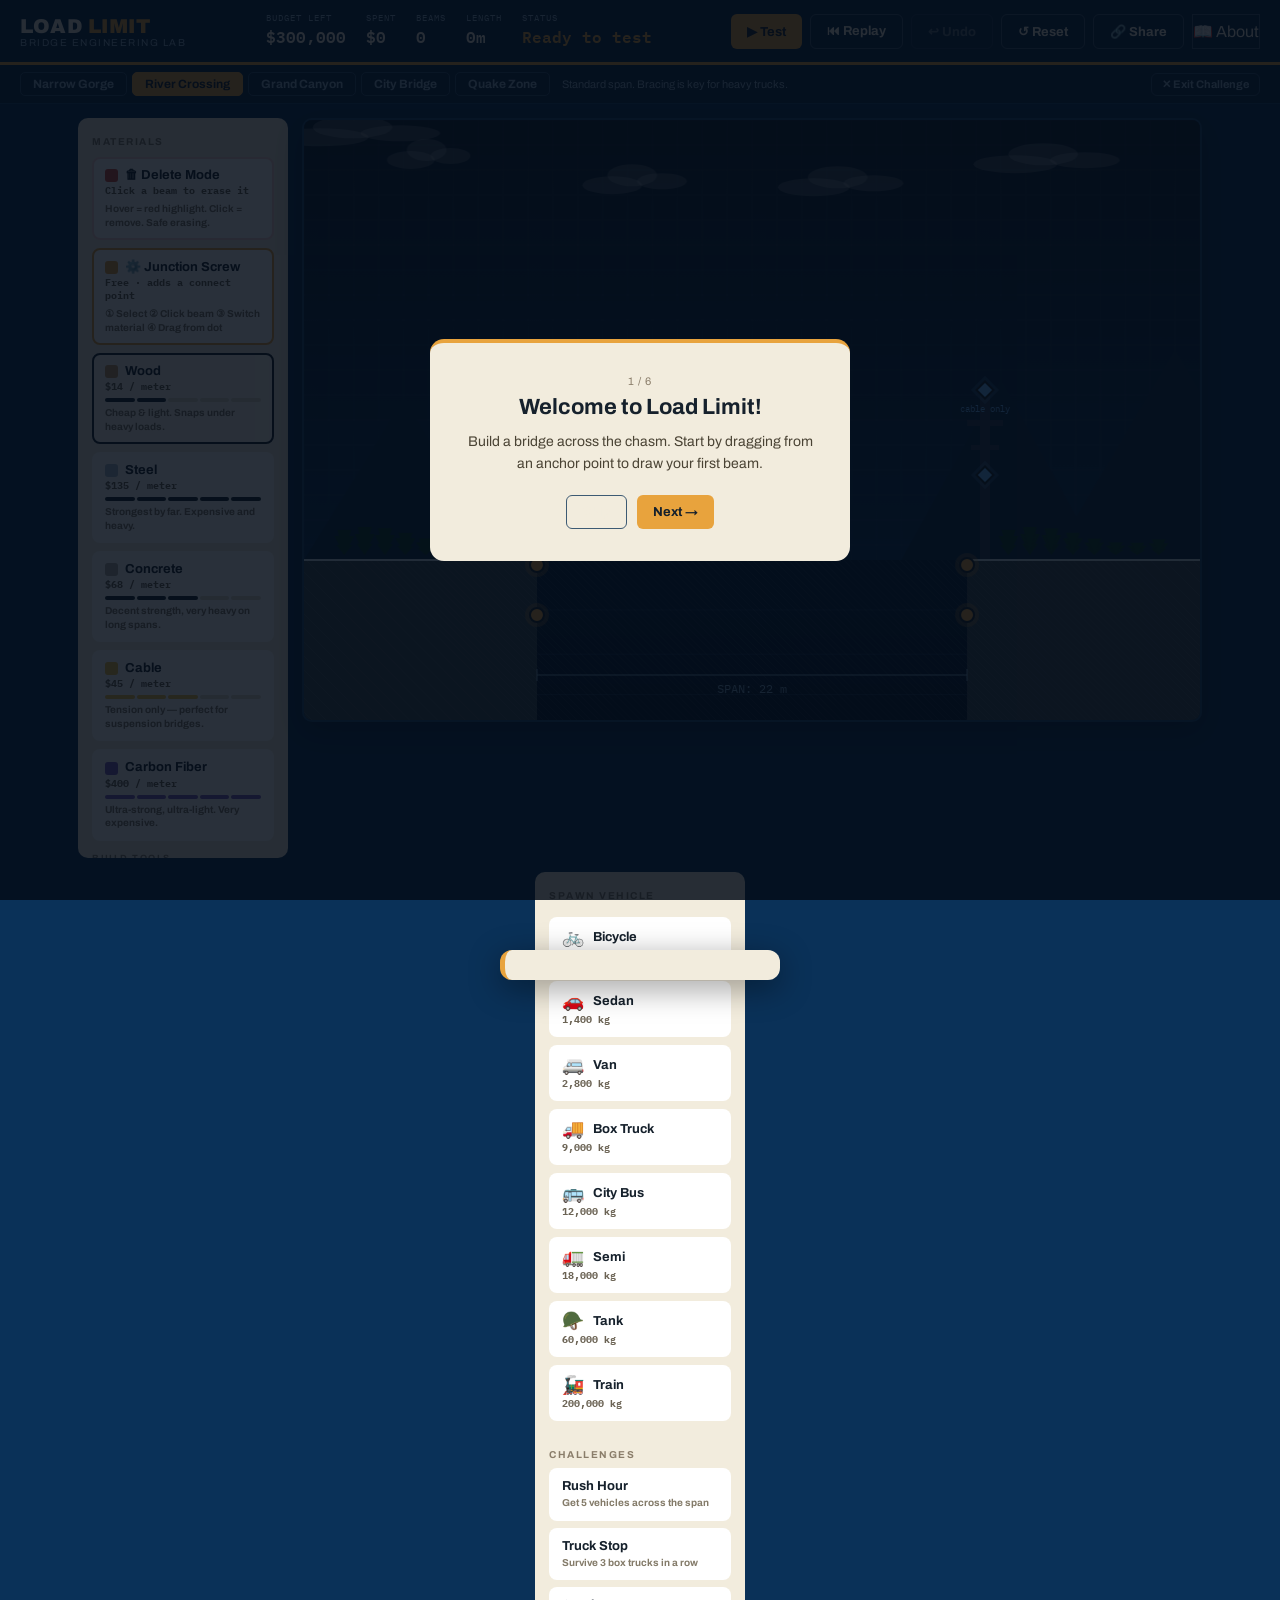
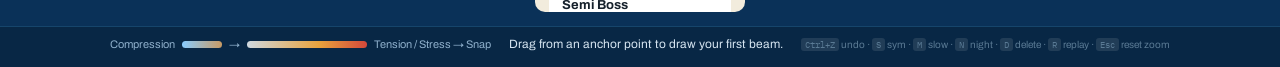
==== commit 653169be: "Add new buttons and sections to index.html" ====
--- a/index.html
+++ b/index.html
@@ -24,6 +24,7 @@
       <button class="btn-secondary" id="btn-undo">↩ Undo</button>
       <button class="btn-secondary" id="btn-reset">↺ Reset</button>
       <button class="btn-secondary" id="btn-share">🔗 Share</button>
+      <a href="about.html" target="_blank" class="btn-secondary" style="text-decoration:none;display:flex;align-items:center;">📖 About</a>
     </div>
   </header>
   <div class="level-bar">
@@ -46,13 +47,31 @@
       <div class="tool-section"><h3>Build Tools</h3>
         <button class="tool-btn" id="btn-sym">⟺ Symmetry Mode</button>
         <button class="tool-btn" id="btn-copy">⧉ Copy Left Half</button>
+        <button class="tool-btn" id="btn-grid-snap">⊞ Grid Snap</button>
         <button class="tool-btn" id="btn-night">🌙 Night Mode</button>
       </div>
+
+      <div class="tool-section"><h3>Templates</h3>
+        <button class="tool-btn template-btn" data-template="simple">━ Simple Beam</button>
+        <button class="tool-btn template-btn" data-template="pratt">╫ Pratt Truss</button>
+        <button class="tool-btn template-btn" data-template="warren">⟋ Warren Truss</button>
+        <button class="tool-btn template-btn" data-template="arch">⌢ Arch Bridge</button>
+        <button class="tool-btn template-btn" data-template="suspension">∫ Suspension</button>
+      </div>
+
       <div class="tool-section"><h3>Test Tools</h3>
         <button class="tool-btn" id="btn-slow">🐢 Slow Motion</button>
+        <button class="tool-btn" id="btn-force-overlay">⟷ Force Diagram</button>
         <button class="tool-btn" id="btn-wind">💨 Wind Burst</button>
         <button class="tool-btn" id="btn-quake">🌋 Earthquake</button>
         <button class="tool-btn" id="btn-rain">🌧 Rain Storm</button>
+      </div>
+
+      <div class="tool-section"><h3>Analysis</h3>
+        <button class="tool-btn" id="btn-report">📄 Engineering Report</button>
+        <button class="tool-btn" id="btn-export-csv">📊 Export Stress CSV</button>
+        <button class="tool-btn" id="btn-save-compare">⊕ Save for Comparison</button>
+        <button class="tool-btn" id="btn-compare">⚖ Compare Designs</button>
       </div>
       <div class="tool-section"><h3>Save Design</h3>
         <input type="text" id="save-name-input" class="save-input" placeholder="Design name…"/>
--- a/style.css
+++ b/style.css
@@ -144,3 +144,39 @@
 /* Delete mode card */
 .material-card[data-material="delete"] { border-color:#fcd4d0; }
 .material-card[data-material="delete"].active { border-color:#d4483a; background:#fff5f5; }
+
+
+/* Achievement toast */
+.ach-toast { position:fixed; bottom:-80px; left:50%; transform:translateX(-50%); background:var(--paper); color:var(--ink); border-radius:12px; padding:14px 20px; display:flex; align-items:center; gap:14px; box-shadow:0 8px 32px rgba(0,0,0,.4); border-left:5px solid var(--amber); transition:bottom .4s cubic-bezier(.34,1.56,.64,1); z-index:999; min-width:280px; }
+.ach-toast.show { bottom:24px; }
+.ach-toast .ach-icon { font-size:28px; }
+.ach-toast .ach-name { font-weight:700; font-size:13px; }
+.ach-toast .ach-desc { font-size:11px; color:#847b69; margin-top:2px; }
+
+/* Achievement list */
+.ach-panel { margin-top:2px; }
+.ach-list { }
+.ach-row { display:flex; align-items:flex-start; gap:8px; padding:6px 0; border-bottom:1px solid #e3ddcb; }
+.ach-row.locked { opacity:.45; }
+.ach-row.earned .ach-n { font-weight:700; }
+.ach-icon-sm { font-size:16px; flex-shrink:0; margin-top:1px; }
+.ach-n { font-size:11px; font-weight:600; color:var(--ink); }
+.ach-d { font-size:9.5px; color:#847b69; line-height:1.35; }
+
+/* Legend update */
+.legend-bar-comp { width:40px; height:7px; border-radius:4px; background:linear-gradient(90deg,#88ccff,#c89a64); }
+
+/* Carbon fiber card */
+.material-card[data-material="carbon"] .material-bar span.fill { background:#7a5cc0; }
+
+/* Delete card */
+.material-card[data-material="delete"] { border-color:#fcd4d0; }
+.material-card[data-material="delete"].active { border-color:#d4483a; background:#fff5f5; }
+
+/* Leaderboard chart */
+.lb-chart { display:flex; align-items:flex-end; gap:3px; height:65px; margin:8px 0 10px; padding:0 2px; }
+.lb-bar-wrap { flex:1; display:flex; align-items:flex-end; }
+.lb-bar-fill { width:100%; border-radius:2px 2px 0 0; min-height:4px; }
+
+/* Locked beams visual */
+.locked-beam-note { font-size:9px; color:#8a7d6a; font-style:italic; margin-top:4px; }
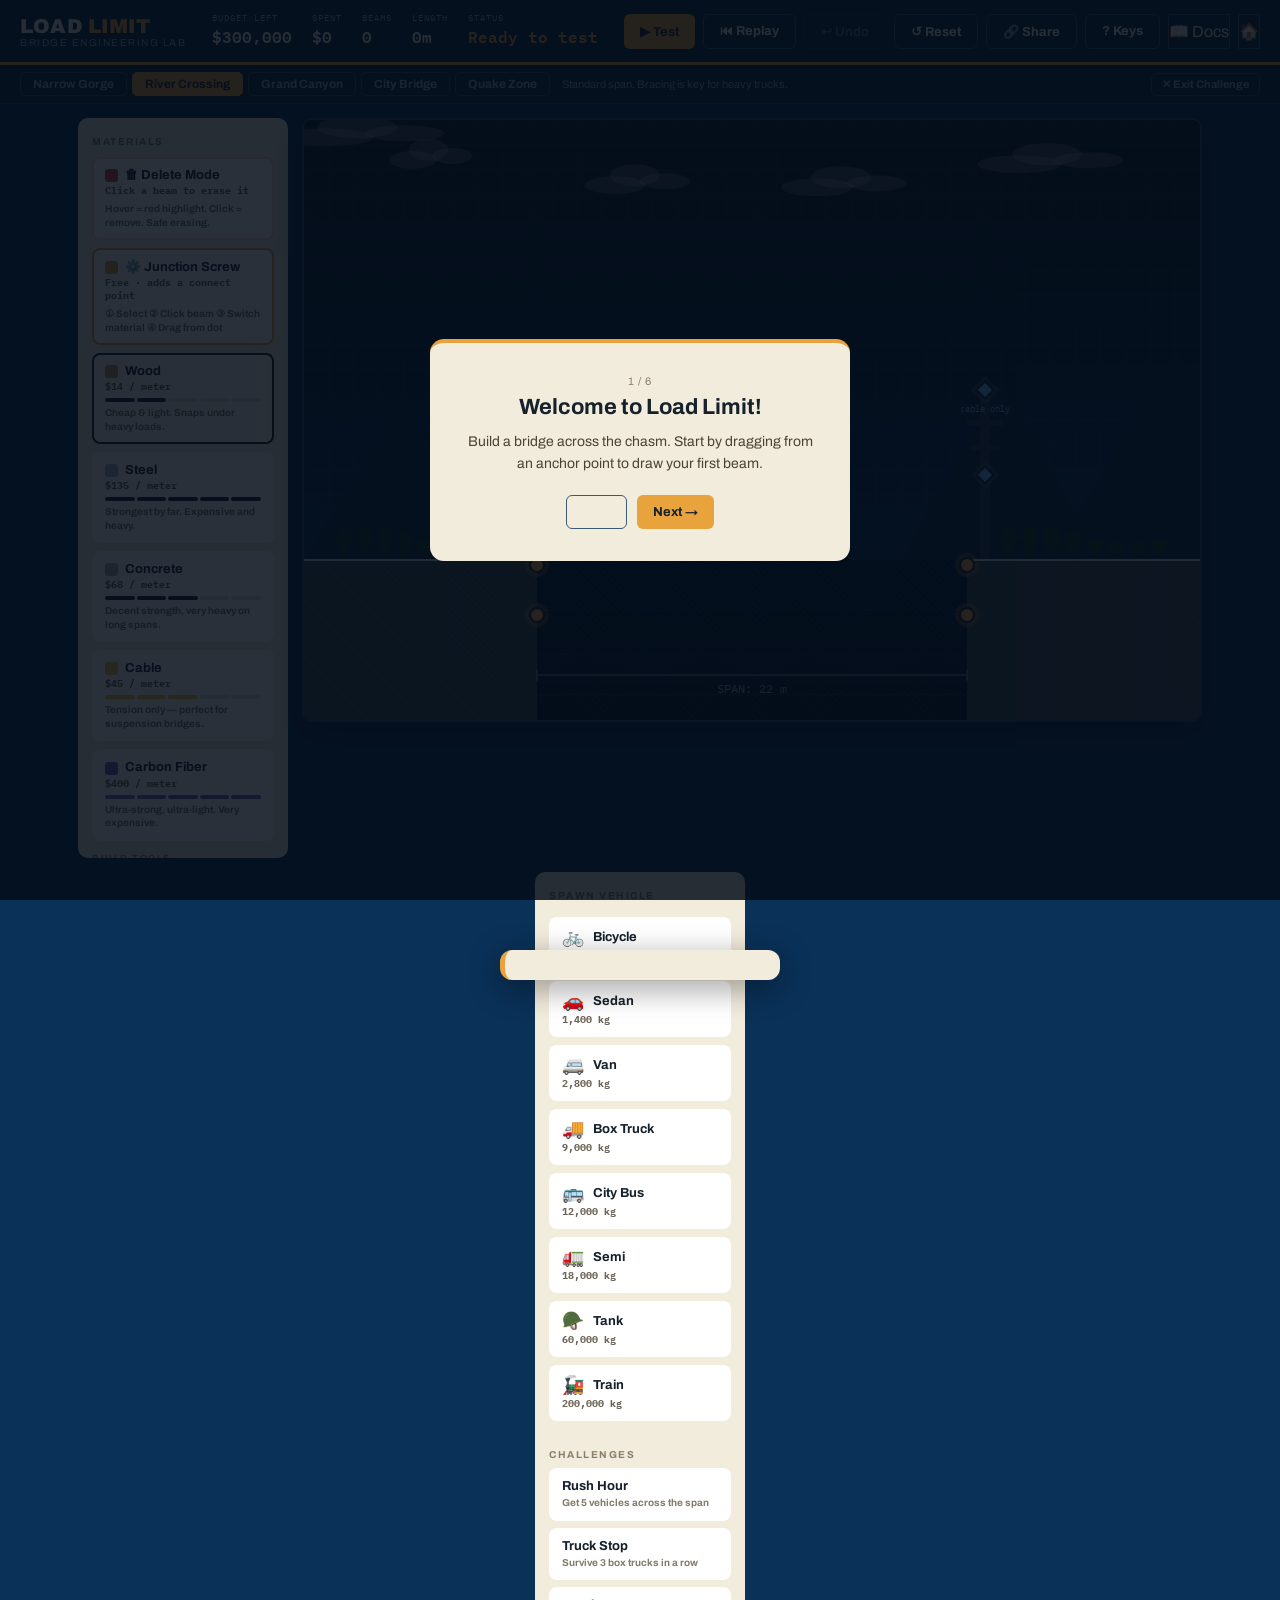
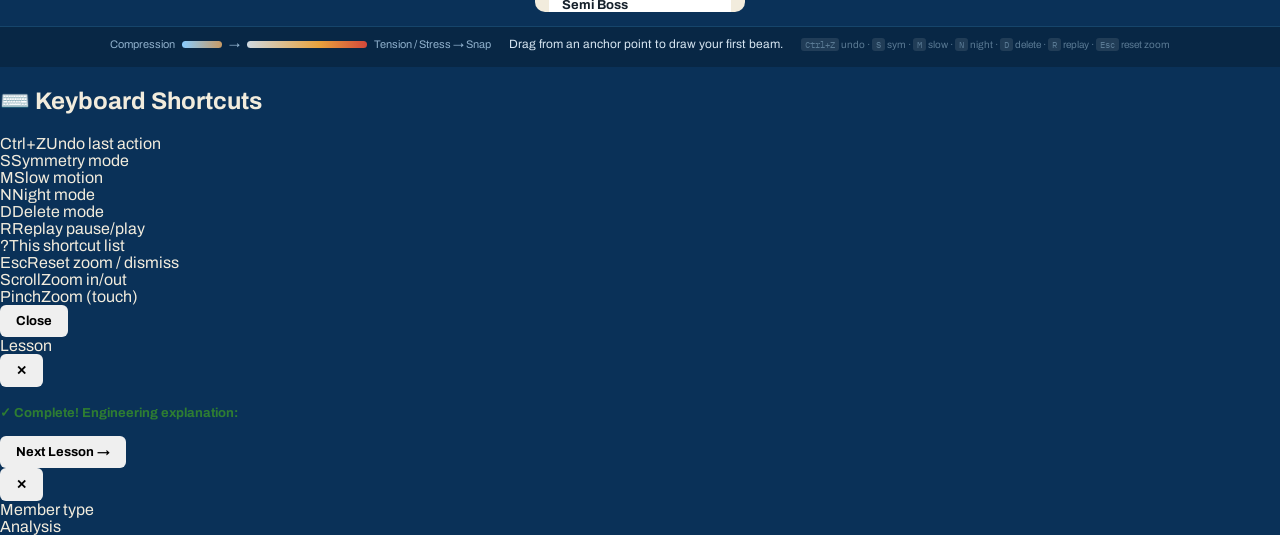
==== commit 820ed73b: "Update index.html" ====
--- a/index.html
+++ b/index.html
@@ -24,7 +24,9 @@
       <button class="btn-secondary" id="btn-undo">↩ Undo</button>
       <button class="btn-secondary" id="btn-reset">↺ Reset</button>
       <button class="btn-secondary" id="btn-share">🔗 Share</button>
-      <a href="about.html" target="_blank" class="btn-secondary" style="text-decoration:none;display:flex;align-items:center;">📖 About</a>
+      <button class="btn-secondary" id="btn-shortcuts">? Keys</button>
+      <a href="about.html" target="_blank" class="btn-secondary" style="text-decoration:none;display:flex;align-items:center;">📖 Docs</a>
+      <a href="landing.html" class="btn-secondary" style="text-decoration:none;display:flex;align-items:center;">🏠</a>
     </div>
   </header>
   <div class="level-bar">
@@ -51,6 +53,13 @@
         <button class="tool-btn" id="btn-night">🌙 Night Mode</button>
       </div>
 
+      <div class="tool-section"><h3>📚 Guided Lessons</h3>
+        <button class="tool-btn lesson-btn" data-lesson="0">1: Why Beams Fail</button>
+        <button class="tool-btn lesson-btn" data-lesson="1">2: Triangle Strength</button>
+        <button class="tool-btn lesson-btn" data-lesson="2">3: Material Choice</button>
+        <button class="tool-btn lesson-btn" data-lesson="3">4: Tension vs Compression</button>
+      </div>
+
       <div class="tool-section"><h3>Templates</h3>
         <button class="tool-btn template-btn" data-template="simple">━ Simple Beam</button>
         <button class="tool-btn template-btn" data-template="pratt">╫ Pratt Truss</button>
@@ -62,6 +71,7 @@
       <div class="tool-section"><h3>Test Tools</h3>
         <button class="tool-btn" id="btn-slow">🐢 Slow Motion</button>
         <button class="tool-btn" id="btn-force-overlay">⟷ Force Diagram</button>
+        <button class="tool-btn" id="btn-quiz">🧠 Take Quiz</button>
         <button class="tool-btn" id="btn-wind">💨 Wind Burst</button>
         <button class="tool-btn" id="btn-quake">🌋 Earthquake</button>
         <button class="tool-btn" id="btn-rain">🌧 Rain Storm</button>
@@ -148,6 +158,57 @@
   <div><div class="ach-name"></div><div class="ach-desc"></div></div>
 </div>
 
+<!-- Shortcuts Modal -->
+<div id="shortcuts-modal" class="shortcuts-modal">
+  <div class="shortcuts-card">
+    <h2>⌨️ Keyboard Shortcuts</h2>
+    <div class="shortcut-grid">
+      <div class="shortcut-row"><span class="sc-key">Ctrl+Z</span><span class="sc-action">Undo last action</span></div>
+      <div class="shortcut-row"><span class="sc-key">S</span><span class="sc-action">Symmetry mode</span></div>
+      <div class="shortcut-row"><span class="sc-key">M</span><span class="sc-action">Slow motion</span></div>
+      <div class="shortcut-row"><span class="sc-key">N</span><span class="sc-action">Night mode</span></div>
+      <div class="shortcut-row"><span class="sc-key">D</span><span class="sc-action">Delete mode</span></div>
+      <div class="shortcut-row"><span class="sc-key">R</span><span class="sc-action">Replay pause/play</span></div>
+      <div class="shortcut-row"><span class="sc-key">?</span><span class="sc-action">This shortcut list</span></div>
+      <div class="shortcut-row"><span class="sc-key">Esc</span><span class="sc-action">Reset zoom / dismiss</span></div>
+      <div class="shortcut-row"><span class="sc-key">Scroll</span><span class="sc-action">Zoom in/out</span></div>
+      <div class="shortcut-row"><span class="sc-key">Pinch</span><span class="sc-action">Zoom (touch)</span></div>
+    </div>
+    <button class="shortcuts-close-btn" id="shortcuts-close">Close</button>
+  </div>
+</div>
+
+<!-- Lesson Panel -->
+<div id="lesson-panel">
+  <div class="lesson-header">
+    <div id="lesson-title">Lesson</div>
+    <button id="lesson-close">✕</button>
+  </div>
+  <p class="lesson-concept" id="lesson-concept"></p>
+  <div class="lesson-goal-box" id="lesson-goal"></div>
+  <div class="lesson-hint-box" id="lesson-hint"></div>
+  <div id="lesson-explain">
+    <strong style="font-size:13px;color:#2e7d32;">✓ Complete! Engineering explanation:</strong>
+    <p id="lesson-explain-text"></p>
+  </div>
+  <div class="lesson-btns">
+    <button id="lesson-next">Next Lesson →</button>
+  </div>
+</div>
+
+<!-- Failure Analysis -->
+<div id="failure-analysis">
+  <button id="fa-close">✕</button>
+  <div id="fa-member">Member type</div>
+  <div id="fa-msg">Analysis</div>
+</div>
+
+<!-- Quiz Panel -->
+<div id="quiz-panel"></div>
+
+<!-- Visit counter (hidden, just tracking) -->
+<div id="visit-count" style="display:none"></div>
+
 <script src="script.js"></script>
 </body>
 </html>
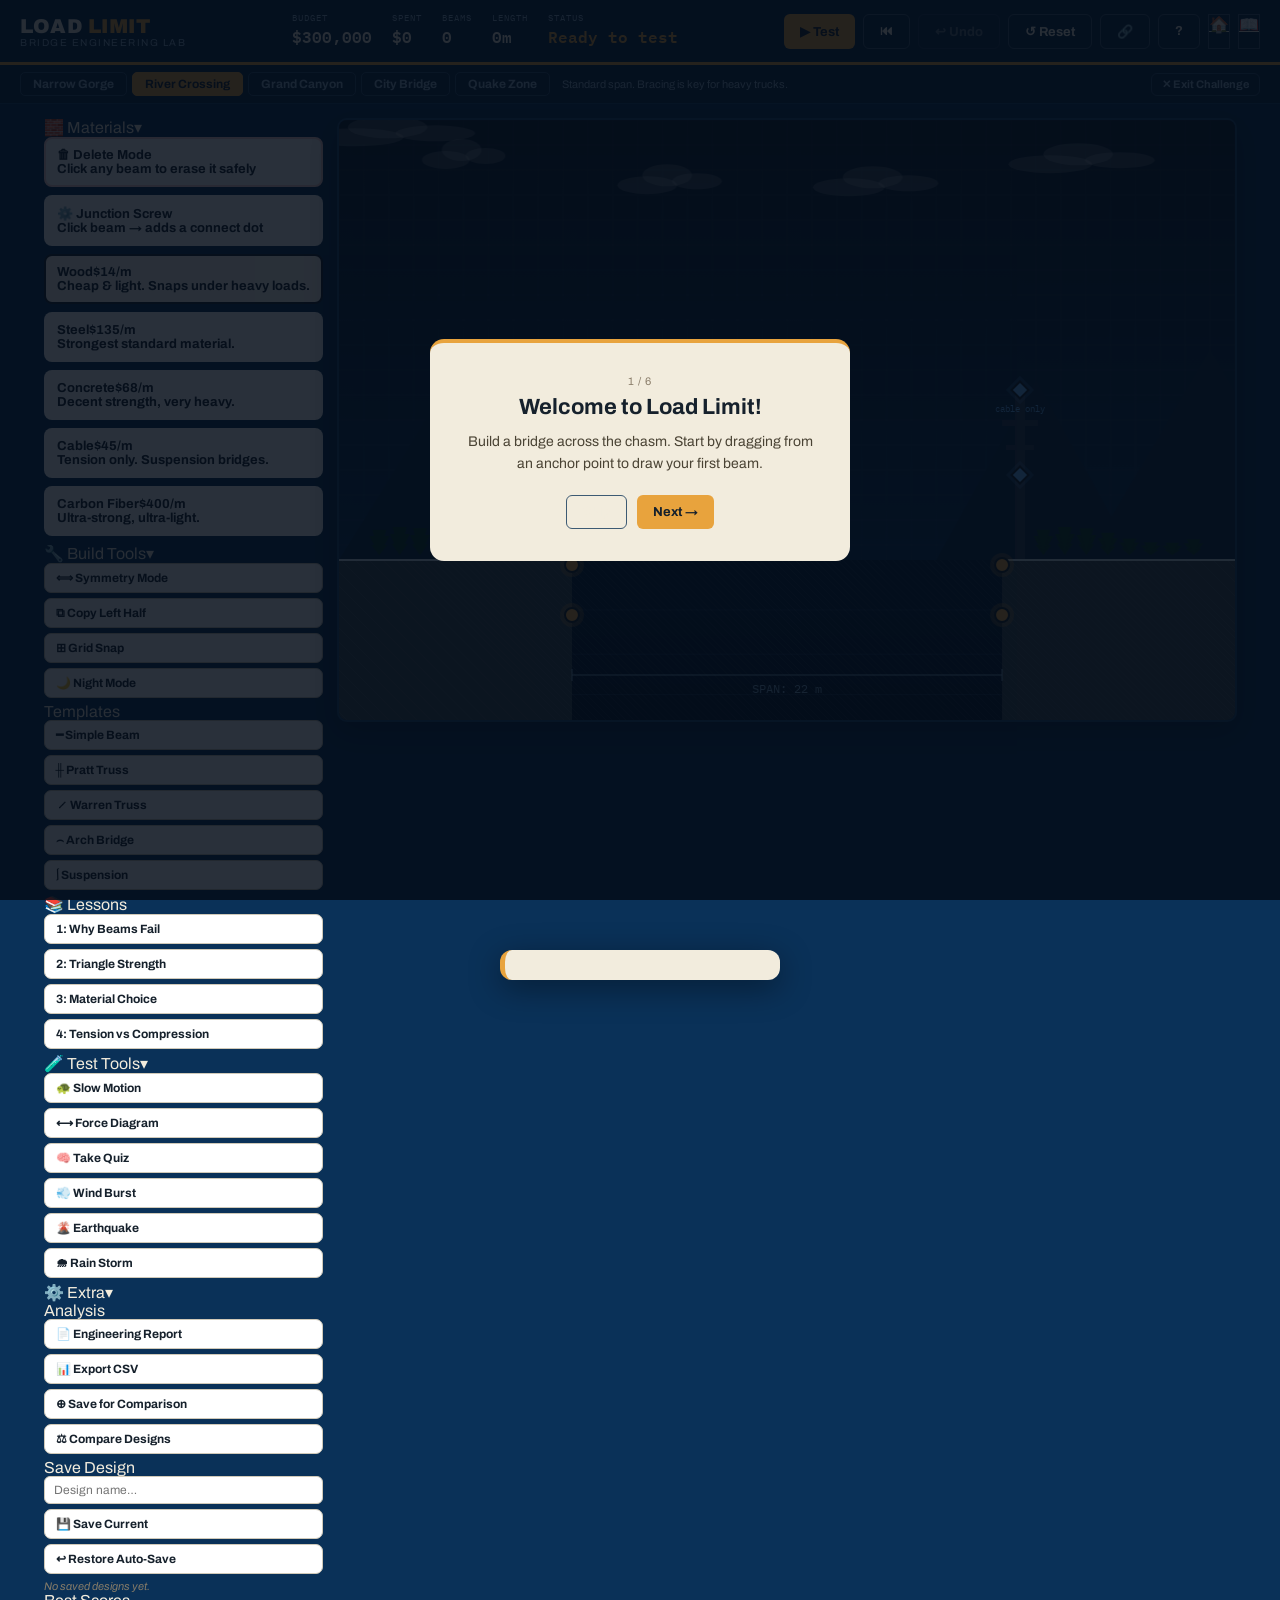
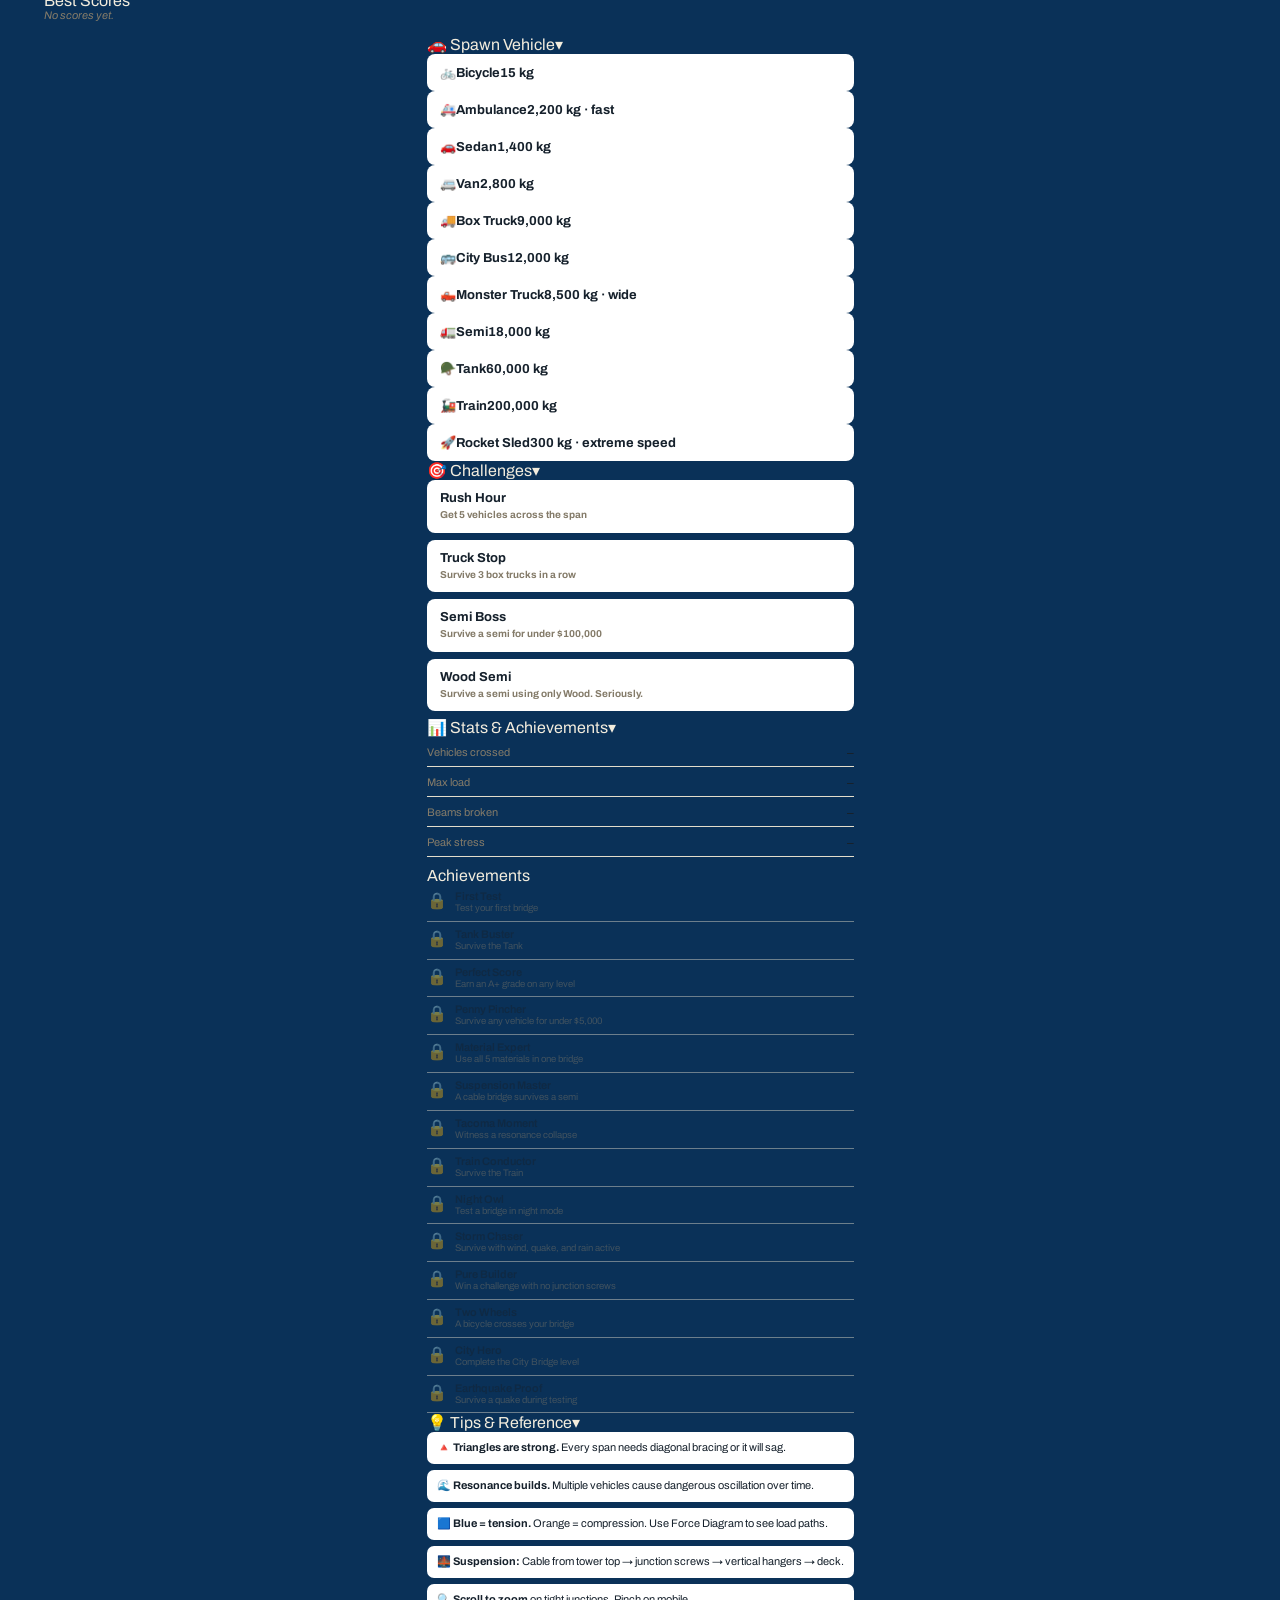
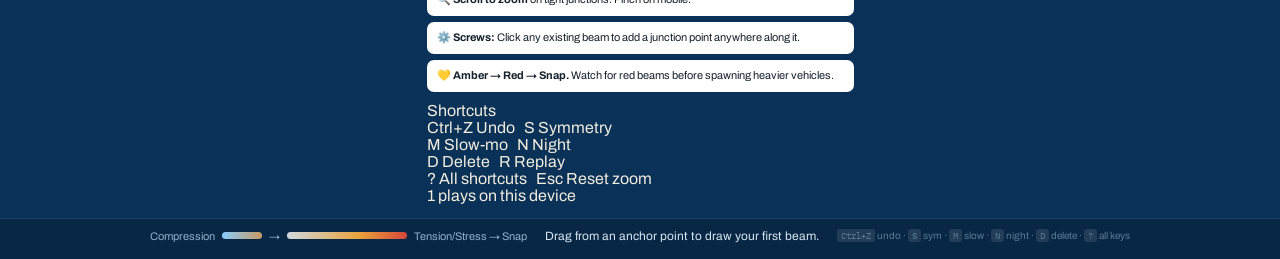
==== commit b78a4f4e: "Update index.html" ====
--- a/index.html
+++ b/index.html
@@ -8,11 +8,16 @@
 </head>
 <body>
 <div class="app-shell">
+
+  <!-- ── TOP HUD ── -->
   <header class="hud-top">
-    <div class="title-block"><h1 class="game-title">LOAD <span>LIMIT</span></h1><div class="game-subtitle">Bridge Engineering Lab</div></div>
+    <div class="title-block">
+      <h1 class="game-title">LOAD <span>LIMIT</span></h1>
+      <div class="game-subtitle">Bridge Engineering Lab</div>
+    </div>
     <div id="mode-badge" class="mode-badge" style="display:none"></div>
     <div class="hud-stats">
-      <div class="hud-stat"><div class="hud-stat-label">Budget left</div><div class="hud-stat-value" id="hud-budget">$300,000</div></div>
+      <div class="hud-stat"><div class="hud-stat-label">Budget</div><div class="hud-stat-value" id="hud-budget">$300,000</div></div>
       <div class="hud-stat"><div class="hud-stat-label">Spent</div><div class="hud-stat-value" id="hud-spent">$0</div></div>
       <div class="hud-stat"><div class="hud-stat-label">Beams</div><div class="hud-stat-value" id="hud-beams">0</div></div>
       <div class="hud-stat"><div class="hud-stat-label">Length</div><div class="hud-stat-value" id="hud-length">0m</div></div>
@@ -20,128 +25,248 @@
     </div>
     <div class="hud-actions">
       <button class="btn-primary" id="btn-test">▶ Test</button>
-      <button class="btn-secondary" id="btn-replay">⏮ Replay</button>
+      <button class="btn-secondary" id="btn-replay">⏮</button>
       <button class="btn-secondary" id="btn-undo">↩ Undo</button>
       <button class="btn-secondary" id="btn-reset">↺ Reset</button>
-      <button class="btn-secondary" id="btn-share">🔗 Share</button>
-      <button class="btn-secondary" id="btn-shortcuts">? Keys</button>
-      <a href="about.html" target="_blank" class="btn-secondary" style="text-decoration:none;display:flex;align-items:center;">📖 Docs</a>
-      <a href="landing.html" class="btn-secondary" style="text-decoration:none;display:flex;align-items:center;">🏠</a>
+      <button class="btn-secondary" id="btn-share">🔗</button>
+      <button class="btn-secondary" id="btn-shortcuts">?</button>
+      <a href="landing.html" class="btn-secondary nav-icon">🏠</a>
+      <a href="about.html" target="_blank" class="btn-secondary nav-icon">📖</a>
     </div>
   </header>
+
+  <!-- ── LEVEL BAR ── -->
   <div class="level-bar">
     <div id="level-tabs"></div>
     <div id="level-desc" class="level-desc"></div>
     <button class="btn-tiny" id="btn-free-build">✕ Exit Challenge</button>
   </div>
 
+  <!-- ── MAIN ── -->
   <main class="game-area">
-    <aside class="toolbar">
-      <h3>Materials</h3>
-      <button class="material-card" data-material="delete"><div><span class="material-swatch" style="background:#d4483a"></span><span class="material-name">🗑 Delete Mode</span></div><div class="material-cost">Click a beam to erase it</div><div class="material-note">Hover = red highlight. Click = remove. Safe erasing.</div></button>
-      <button class="material-card" data-material="screw" style="border-color:#e8a33d"><div><span class="material-swatch" style="background:#e8a33d"></span><span class="material-name">⚙️ Junction Screw</span></div><div class="material-cost">Free · adds a connect point</div><div class="material-note">① Select ② Click beam ③ Switch material ④ Drag from dot</div></button>
-      <button class="material-card active" data-material="wood"><div><span class="material-swatch" style="background:#c89a64"></span><span class="material-name">Wood</span></div><div class="material-cost">$14 / meter</div><div class="material-bar"><span class="fill"></span><span class="fill"></span><span></span><span></span><span></span></div><div class="material-note">Cheap & light. Snaps under heavy loads.</div></button>
-      <button class="material-card" data-material="steel"><div><span class="material-swatch" style="background:#a9bdce"></span><span class="material-name">Steel</span></div><div class="material-cost">$135 / meter</div><div class="material-bar"><span class="fill"></span><span class="fill"></span><span class="fill"></span><span class="fill"></span><span class="fill"></span></div><div class="material-note">Strongest by far. Expensive and heavy.</div></button>
-      <button class="material-card" data-material="concrete"><div><span class="material-swatch" style="background:#b3b1a6"></span><span class="material-name">Concrete</span></div><div class="material-cost">$68 / meter</div><div class="material-bar"><span class="fill"></span><span class="fill"></span><span class="fill"></span><span></span><span></span></div><div class="material-note">Decent strength, very heavy on long spans.</div></button>
-      <button class="material-card" data-material="cable"><div><span class="material-swatch" style="background:#f0c040"></span><span class="material-name">Cable</span></div><div class="material-cost">$45 / meter</div><div class="material-bar"><span class="fill" style="background:#f0c040"></span><span class="fill" style="background:#f0c040"></span><span class="fill" style="background:#f0c040"></span><span></span><span></span></div><div class="material-note">Tension only — perfect for suspension bridges.</div></button>
-      <button class="material-card" data-material="carbon"><div><span class="material-swatch" style="background:#7a5cc0"></span><span class="material-name">Carbon Fiber</span></div><div class="material-cost">$400 / meter</div><div class="material-bar"><span class="fill" style="background:#7a5cc0"></span><span class="fill" style="background:#7a5cc0"></span><span class="fill" style="background:#7a5cc0"></span><span class="fill" style="background:#7a5cc0"></span><span class="fill" style="background:#7a5cc0"></span></div><div class="material-note">Ultra-strong, ultra-light. Very expensive.</div></button>
-
-      <div class="tool-section"><h3>Build Tools</h3>
-        <button class="tool-btn" id="btn-sym">⟺ Symmetry Mode</button>
-        <button class="tool-btn" id="btn-copy">⧉ Copy Left Half</button>
-        <button class="tool-btn" id="btn-grid-snap">⊞ Grid Snap</button>
-        <button class="tool-btn" id="btn-night">🌙 Night Mode</button>
-      </div>
-
-      <div class="tool-section"><h3>📚 Guided Lessons</h3>
-        <button class="tool-btn lesson-btn" data-lesson="0">1: Why Beams Fail</button>
-        <button class="tool-btn lesson-btn" data-lesson="1">2: Triangle Strength</button>
-        <button class="tool-btn lesson-btn" data-lesson="2">3: Material Choice</button>
-        <button class="tool-btn lesson-btn" data-lesson="3">4: Tension vs Compression</button>
-      </div>
-
-      <div class="tool-section"><h3>Templates</h3>
-        <button class="tool-btn template-btn" data-template="simple">━ Simple Beam</button>
-        <button class="tool-btn template-btn" data-template="pratt">╫ Pratt Truss</button>
-        <button class="tool-btn template-btn" data-template="warren">⟋ Warren Truss</button>
-        <button class="tool-btn template-btn" data-template="arch">⌢ Arch Bridge</button>
-        <button class="tool-btn template-btn" data-template="suspension">∫ Suspension</button>
-      </div>
-
-      <div class="tool-section"><h3>Test Tools</h3>
-        <button class="tool-btn" id="btn-slow">🐢 Slow Motion</button>
-        <button class="tool-btn" id="btn-force-overlay">⟷ Force Diagram</button>
-        <button class="tool-btn" id="btn-quiz">🧠 Take Quiz</button>
-        <button class="tool-btn" id="btn-wind">💨 Wind Burst</button>
-        <button class="tool-btn" id="btn-quake">🌋 Earthquake</button>
-        <button class="tool-btn" id="btn-rain">🌧 Rain Storm</button>
-      </div>
-
-      <div class="tool-section"><h3>Analysis</h3>
-        <button class="tool-btn" id="btn-report">📄 Engineering Report</button>
-        <button class="tool-btn" id="btn-export-csv">📊 Export Stress CSV</button>
-        <button class="tool-btn" id="btn-save-compare">⊕ Save for Comparison</button>
-        <button class="tool-btn" id="btn-compare">⚖ Compare Designs</button>
-      </div>
-      <div class="tool-section"><h3>Save Design</h3>
-        <input type="text" id="save-name-input" class="save-input" placeholder="Design name…"/>
-        <button class="tool-btn" id="btn-save">💾 Save Current</button>
-        <button class="tool-btn" id="btn-restore-auto">↩ Restore Auto-Save</button>
-        <div id="saves-list" class="saves-list"></div>
-      </div>
-      <div class="lb-section"><h3>Best Scores</h3><div id="lb-panel"></div></div>
+
+    <!-- ════ LEFT SIDEBAR ════ -->
+    <aside class="sidebar sidebar-left">
+
+      <!-- 1: MATERIALS -->
+      <div class="panel-section open" data-section="materials">
+        <div class="panel-header mat-header" onclick="toggleSection(this)">
+          <span>🧱 Materials</span><span class="chevron">▾</span>
+        </div>
+        <div class="panel-body">
+          <button class="material-card" data-material="delete">
+            <div class="mc-row"><span class="mc-swatch" style="background:#d4483a"></span><span class="mc-name">🗑 Delete Mode</span></div>
+            <div class="mc-sub">Click any beam to erase it safely</div>
+          </button>
+          <button class="material-card" data-material="screw">
+            <div class="mc-row"><span class="mc-swatch" style="background:#e8a33d"></span><span class="mc-name">⚙️ Junction Screw</span></div>
+            <div class="mc-sub">Click beam → adds a connect dot</div>
+          </button>
+          <button class="material-card active" data-material="wood">
+            <div class="mc-row"><span class="mc-swatch" style="background:#c89a64"></span><span class="mc-name">Wood</span><span class="mc-price">$14/m</span></div>
+            <div class="mc-bar"><span class="f"></span><span class="f"></span><span></span><span></span><span></span></div>
+            <div class="mc-sub">Cheap & light. Snaps under heavy loads.</div>
+          </button>
+          <button class="material-card" data-material="steel">
+            <div class="mc-row"><span class="mc-swatch" style="background:#a9bdce"></span><span class="mc-name">Steel</span><span class="mc-price">$135/m</span></div>
+            <div class="mc-bar"><span class="f"></span><span class="f"></span><span class="f"></span><span class="f"></span><span class="f"></span></div>
+            <div class="mc-sub">Strongest standard material.</div>
+          </button>
+          <button class="material-card" data-material="concrete">
+            <div class="mc-row"><span class="mc-swatch" style="background:#b3b1a6"></span><span class="mc-name">Concrete</span><span class="mc-price">$68/m</span></div>
+            <div class="mc-bar"><span class="f"></span><span class="f"></span><span class="f"></span><span></span><span></span></div>
+            <div class="mc-sub">Decent strength, very heavy.</div>
+          </button>
+          <button class="material-card" data-material="cable">
+            <div class="mc-row"><span class="mc-swatch" style="background:#f0c040"></span><span class="mc-name">Cable</span><span class="mc-price">$45/m</span></div>
+            <div class="mc-bar"><span class="f" style="background:#f0c040"></span><span class="f" style="background:#f0c040"></span><span class="f" style="background:#f0c040"></span><span></span><span></span></div>
+            <div class="mc-sub">Tension only. Suspension bridges.</div>
+          </button>
+          <button class="material-card" data-material="carbon">
+            <div class="mc-row"><span class="mc-swatch" style="background:#7a5cc0"></span><span class="mc-name">Carbon Fiber</span><span class="mc-price">$400/m</span></div>
+            <div class="mc-bar"><span class="f" style="background:#7a5cc0"></span><span class="f" style="background:#7a5cc0"></span><span class="f" style="background:#7a5cc0"></span><span class="f" style="background:#7a5cc0"></span><span class="f" style="background:#7a5cc0"></span></div>
+            <div class="mc-sub">Ultra-strong, ultra-light.</div>
+          </button>
+        </div>
+      </div>
+
+      <!-- 2: BUILD TOOLS -->
+      <div class="panel-section open" data-section="build">
+        <div class="panel-header build-header" onclick="toggleSection(this)">
+          <span>🔧 Build Tools</span><span class="chevron">▾</span>
+        </div>
+        <div class="panel-body">
+          <button class="tool-btn" id="btn-sym">⟺ Symmetry Mode</button>
+          <button class="tool-btn" id="btn-copy">⧉ Copy Left Half</button>
+          <button class="tool-btn" id="btn-grid-snap">⊞ Grid Snap</button>
+          <button class="tool-btn" id="btn-night">🌙 Night Mode</button>
+          <div class="tool-group-label">Templates</div>
+          <button class="tool-btn template-btn" data-template="simple">━ Simple Beam</button>
+          <button class="tool-btn template-btn" data-template="pratt">╫ Pratt Truss</button>
+          <button class="tool-btn template-btn" data-template="warren">⟋ Warren Truss</button>
+          <button class="tool-btn template-btn" data-template="arch">⌢ Arch Bridge</button>
+          <button class="tool-btn template-btn" data-template="suspension">∫ Suspension</button>
+          <div class="tool-group-label">📚 Lessons</div>
+          <button class="tool-btn lesson-btn" data-lesson="0">1: Why Beams Fail</button>
+          <button class="tool-btn lesson-btn" data-lesson="1">2: Triangle Strength</button>
+          <button class="tool-btn lesson-btn" data-lesson="2">3: Material Choice</button>
+          <button class="tool-btn lesson-btn" data-lesson="3">4: Tension vs Compression</button>
+        </div>
+      </div>
+
+      <!-- 3: TEST TOOLS -->
+      <div class="panel-section open" data-section="test">
+        <div class="panel-header test-header" onclick="toggleSection(this)">
+          <span>🧪 Test Tools</span><span class="chevron">▾</span>
+        </div>
+        <div class="panel-body">
+          <button class="tool-btn" id="btn-slow">🐢 Slow Motion</button>
+          <button class="tool-btn" id="btn-force-overlay">⟷ Force Diagram</button>
+          <button class="tool-btn" id="btn-quiz">🧠 Take Quiz</button>
+          <button class="tool-btn" id="btn-wind">💨 Wind Burst</button>
+          <button class="tool-btn" id="btn-quake">🌋 Earthquake</button>
+          <button class="tool-btn" id="btn-rain">🌧 Rain Storm</button>
+        </div>
+      </div>
+
+      <!-- 4: EXTRA -->
+      <div class="panel-section open" data-section="extra">
+        <div class="panel-header extra-header" onclick="toggleSection(this)">
+          <span>⚙️ Extra</span><span class="chevron">▾</span>
+        </div>
+        <div class="panel-body">
+          <div class="tool-group-label">Analysis</div>
+          <button class="tool-btn" id="btn-report">📄 Engineering Report</button>
+          <button class="tool-btn" id="btn-export-csv">📊 Export CSV</button>
+          <button class="tool-btn" id="btn-save-compare">⊕ Save for Comparison</button>
+          <button class="tool-btn" id="btn-compare">⚖ Compare Designs</button>
+          <div class="tool-group-label">Save Design</div>
+          <input type="text" id="save-name-input" class="save-input" placeholder="Design name…"/>
+          <button class="tool-btn" id="btn-save">💾 Save Current</button>
+          <button class="tool-btn" id="btn-restore-auto">↩ Restore Auto-Save</button>
+          <div id="saves-list" class="saves-list"></div>
+          <div class="tool-group-label">Best Scores</div>
+          <div id="lb-panel"></div>
+        </div>
+      </div>
+
     </aside>
 
+    <!-- ════ CANVAS ════ -->
     <div class="stage-wrap">
       <canvas id="stage" width="900" height="600"></canvas>
-      <div class="banner" id="banner"><div class="banner-card"><h2 id="banner-title">Result</h2><p id="banner-body">—</p><button class="btn-primary" id="banner-btn">Rebuild</button></div></div>
-    </div>
-
-    <aside class="spawner-panel">
-      <h3 class="toolbar-h3">Spawn Vehicle</h3>
-      <button class="spawn-btn" data-type="bicycle"><div class="spawn-row"><span class="spawn-emoji">🚲</span><span class="spawn-name">Bicycle</span></div><div class="spawn-kg">15 kg</div></button>
-      <button class="spawn-btn" data-type="sedan"><div class="spawn-row"><span class="spawn-emoji">🚗</span><span class="spawn-name">Sedan</span></div><div class="spawn-kg">1,400 kg</div></button>
-      <button class="spawn-btn" data-type="van"><div class="spawn-row"><span class="spawn-emoji">🚐</span><span class="spawn-name">Van</span></div><div class="spawn-kg">2,800 kg</div></button>
-      <button class="spawn-btn" data-type="truck"><div class="spawn-row"><span class="spawn-emoji">🚚</span><span class="spawn-name">Box Truck</span></div><div class="spawn-kg">9,000 kg</div></button>
-      <button class="spawn-btn" data-type="bus"><div class="spawn-row"><span class="spawn-emoji">🚌</span><span class="spawn-name">City Bus</span></div><div class="spawn-kg">12,000 kg</div></button>
-      <button class="spawn-btn" data-type="semi"><div class="spawn-row"><span class="spawn-emoji">🚛</span><span class="spawn-name">Semi</span></div><div class="spawn-kg">18,000 kg</div></button>
-      <button class="spawn-btn danger" data-type="tank"><div class="spawn-row"><span class="spawn-emoji">🪖</span><span class="spawn-name">Tank</span></div><div class="spawn-kg">60,000 kg</div></button>
-      <button class="spawn-btn danger" data-type="train"><div class="spawn-row"><span class="spawn-emoji">🚂</span><span class="spawn-name">Train</span></div><div class="spawn-kg">200,000 kg</div></button>
-
-      <div class="challenge-section"><h3 class="toolbar-h3" style="margin-top:14px">Challenges</h3><div id="challenge-list"></div></div>
-
-      <div class="tips-section">
-        <h3 class="toolbar-h3" style="margin-top:14px">Quick Tips</h3>
-        <div class="tip-card">🔺 <strong>Triangles are strong.</strong> Every span needs diagonal bracing.</div>
-        <div class="tip-card">🌊 <strong>Resonance is real.</strong> Too many vehicles at once causes dangerous oscillation.</div>
-        <div class="tip-card">🟦 <strong>Blue tint = tension.</strong> Orange tint = compression. Watch beam modes.</div>
-        <div class="tip-card">🌉 <strong>Suspension:</strong> Cable to tower → screws → hangers → deck.</div>
-        <div class="tip-card">🔍 <strong>Scroll to zoom</strong> for precise beam placement on busy junctions.</div>
-        <div class="tip-card">🏙️ <strong>City Bridge:</strong> Grey beams are pre-built. Complete the gaps!</div>
-      </div>
-
-      <div class="stats-section">
-        <h3 class="toolbar-h3" style="margin-top:14px">Live Stats</h3>
-        <div class="stat-row"><span class="stat-label">Vehicles crossed</span><span class="stat-val" id="stat-crossed">—</span></div>
-        <div class="stat-row"><span class="stat-label">Max load survived</span><span class="stat-val" id="stat-maxload">—</span></div>
-        <div class="stat-row"><span class="stat-label">Beams broken</span><span class="stat-val" id="stat-broken">—</span></div>
-        <div class="stat-row"><span class="stat-label">Peak stress</span><span class="stat-val" id="stat-stress">—</span></div>
-      </div>
-
-      <div class="ach-panel">
-        <h3 class="toolbar-h3" style="margin-top:14px">Achievements</h3>
-        <div id="ach-list"></div>
-      </div>
+      <div class="banner" id="banner">
+        <div class="banner-card">
+          <h2 id="banner-title">Result</h2>
+          <p id="banner-body">—</p>
+          <button class="btn-primary" id="banner-btn">Rebuild</button>
+        </div>
+      </div>
+    </div>
+
+    <!-- ════ RIGHT SIDEBAR ════ -->
+    <aside class="sidebar sidebar-right">
+
+      <!-- 1: VEHICLES -->
+      <div class="panel-section open" data-section="vehicles">
+        <div class="panel-header veh-header" onclick="toggleSection(this)">
+          <span>🚗 Spawn Vehicle</span><span class="chevron">▾</span>
+        </div>
+        <div class="panel-body">
+          <button class="spawn-btn" data-type="bicycle"><span class="s-emoji">🚲</span><span class="s-info"><span class="s-name">Bicycle</span><span class="s-kg">15 kg</span></span></button>
+          <button class="spawn-btn" data-type="ambulance"><span class="s-emoji">🚑</span><span class="s-info"><span class="s-name">Ambulance</span><span class="s-kg">2,200 kg · fast</span></span></button>
+          <button class="spawn-btn" data-type="sedan"><span class="s-emoji">🚗</span><span class="s-info"><span class="s-name">Sedan</span><span class="s-kg">1,400 kg</span></span></button>
+          <button class="spawn-btn" data-type="van"><span class="s-emoji">🚐</span><span class="s-info"><span class="s-name">Van</span><span class="s-kg">2,800 kg</span></span></button>
+          <button class="spawn-btn" data-type="truck"><span class="s-emoji">🚚</span><span class="s-info"><span class="s-name">Box Truck</span><span class="s-kg">9,000 kg</span></span></button>
+          <button class="spawn-btn" data-type="bus"><span class="s-emoji">🚌</span><span class="s-info"><span class="s-name">City Bus</span><span class="s-kg">12,000 kg</span></span></button>
+          <button class="spawn-btn" data-type="monster"><span class="s-emoji">🛻</span><span class="s-info"><span class="s-name">Monster Truck</span><span class="s-kg">8,500 kg · wide</span></span></button>
+          <button class="spawn-btn" data-type="semi"><span class="s-emoji">🚛</span><span class="s-info"><span class="s-name">Semi</span><span class="s-kg">18,000 kg</span></span></button>
+          <button class="spawn-btn danger" data-type="tank"><span class="s-emoji">🪖</span><span class="s-info"><span class="s-name">Tank</span><span class="s-kg">60,000 kg</span></span></button>
+          <button class="spawn-btn danger" data-type="train"><span class="s-emoji">🚂</span><span class="s-info"><span class="s-name">Train</span><span class="s-kg">200,000 kg</span></span></button>
+          <button class="spawn-btn danger" data-type="rocketsled"><span class="s-emoji">🚀</span><span class="s-info"><span class="s-name">Rocket Sled</span><span class="s-kg">300 kg · extreme speed</span></span></button>
+        </div>
+      </div>
+
+      <!-- 2: CHALLENGES -->
+      <div class="panel-section open" data-section="challenges">
+        <div class="panel-header ch-header" onclick="toggleSection(this)">
+          <span>🎯 Challenges</span><span class="chevron">▾</span>
+        </div>
+        <div class="panel-body">
+          <div id="challenge-list"></div>
+        </div>
+      </div>
+
+      <!-- 3: STATS & ACHIEVEMENTS -->
+      <div class="panel-section open" data-section="stats">
+        <div class="panel-header stats-header-sec" onclick="toggleSection(this)">
+          <span>📊 Stats & Achievements</span><span class="chevron">▾</span>
+        </div>
+        <div class="panel-body">
+          <div class="stat-row"><span class="stat-label">Vehicles crossed</span><span class="stat-val" id="stat-crossed">—</span></div>
+          <div class="stat-row"><span class="stat-label">Max load</span><span class="stat-val" id="stat-maxload">—</span></div>
+          <div class="stat-row"><span class="stat-label">Beams broken</span><span class="stat-val" id="stat-broken">—</span></div>
+          <div class="stat-row"><span class="stat-label">Peak stress</span><span class="stat-val" id="stat-stress">—</span></div>
+          <div class="tool-group-label" style="margin-top:10px">Achievements</div>
+          <div id="ach-list"></div>
+        </div>
+      </div>
+
+      <!-- 4: TIPS -->
+      <div class="panel-section open" data-section="tips">
+        <div class="panel-header tips-header-sec" onclick="toggleSection(this)">
+          <span>💡 Tips & Reference</span><span class="chevron">▾</span>
+        </div>
+        <div class="panel-body">
+          <div class="tip-card">🔺 <strong>Triangles are strong.</strong> Every span needs diagonal bracing or it will sag.</div>
+          <div class="tip-card">🌊 <strong>Resonance builds.</strong> Multiple vehicles cause dangerous oscillation over time.</div>
+          <div class="tip-card">🟦 <strong>Blue = tension.</strong> Orange = compression. Use Force Diagram to see load paths.</div>
+          <div class="tip-card">🌉 <strong>Suspension:</strong> Cable from tower top → junction screws → vertical hangers → deck.</div>
+          <div class="tip-card">🔍 <strong>Scroll to zoom</strong> on tight junctions. Pinch on mobile.</div>
+          <div class="tip-card">⚙️ <strong>Screws:</strong> Click any existing beam to add a junction point anywhere along it.</div>
+          <div class="tip-card">💛 <strong>Amber → Red → Snap.</strong> Watch for red beams before spawning heavier vehicles.</div>
+          <div class="tool-group-label" style="margin-top:10px">Shortcuts</div>
+          <div class="shortcut-mini"><span class="sc-k">Ctrl+Z</span> Undo &nbsp; <span class="sc-k">S</span> Symmetry</div>
+          <div class="shortcut-mini"><span class="sc-k">M</span> Slow-mo &nbsp; <span class="sc-k">N</span> Night</div>
+          <div class="shortcut-mini"><span class="sc-k">D</span> Delete &nbsp; <span class="sc-k">R</span> Replay</div>
+          <div class="shortcut-mini"><span class="sc-k">?</span> All shortcuts &nbsp; <span class="sc-k">Esc</span> Reset zoom</div>
+          <div id="visit-count" class="visit-label"></div>
+        </div>
+      </div>
+
     </aside>
+
   </main>
 
+  <!-- ── BOTTOM BAR ── -->
   <footer class="hud-bottom">
     <div class="bottom-strip">
-      <div class="legend"><span>Compression</span><div class="legend-bar-comp"></div><span>→</span><div class="legend-bar"></div><span>Tension / Stress → Snap</span></div>
+      <div class="legend"><span>Compression</span><div class="legend-bar-comp"></div><span>→</span><div class="legend-bar"></div><span>Tension/Stress → Snap</span></div>
       <div id="instructions">Drag from an anchor point to draw your first beam.</div>
-      <div class="shortcuts"><kbd>Ctrl+Z</kbd> undo · <kbd>S</kbd> sym · <kbd>M</kbd> slow · <kbd>N</kbd> night · <kbd>D</kbd> delete · <kbd>R</kbd> replay · <kbd>Esc</kbd> reset zoom</div>
+      <div class="shortcuts"><kbd>Ctrl+Z</kbd> undo · <kbd>S</kbd> sym · <kbd>M</kbd> slow · <kbd>N</kbd> night · <kbd>D</kbd> delete · <kbd>?</kbd> all keys</div>
     </div>
   </footer>
+
+</div><!-- end app-shell -->
+
+<!-- ── OVERLAYS ── -->
+<div id="shortcuts-modal" class="shortcuts-modal">
+  <div class="shortcuts-card">
+    <h2>⌨️ Keyboard Shortcuts</h2>
+    <div class="shortcut-grid">
+      <div class="shortcut-row"><span class="sc-key">Ctrl+Z</span><span class="sc-action">Undo</span></div>
+      <div class="shortcut-row"><span class="sc-key">S</span><span class="sc-action">Symmetry</span></div>
+      <div class="shortcut-row"><span class="sc-key">M</span><span class="sc-action">Slow motion</span></div>
+      <div class="shortcut-row"><span class="sc-key">N</span><span class="sc-action">Night mode</span></div>
+      <div class="shortcut-row"><span class="sc-key">D</span><span class="sc-action">Delete mode</span></div>
+      <div class="shortcut-row"><span class="sc-key">R</span><span class="sc-action">Replay</span></div>
+      <div class="shortcut-row"><span class="sc-key">?</span><span class="sc-action">This list</span></div>
+      <div class="shortcut-row"><span class="sc-key">Esc</span><span class="sc-action">Reset zoom</span></div>
+      <div class="shortcut-row"><span class="sc-key">Scroll</span><span class="sc-action">Zoom</span></div>
+      <div class="shortcut-row"><span class="sc-key">Pinch</span><span class="sc-action">Zoom (touch)</span></div>
+    </div>
+    <button class="shortcuts-close-btn" id="shortcuts-close">Close</button>
+  </div>
 </div>
 
 <div id="tutorial-overlay" class="tutorial-overlay" style="display:none">
@@ -149,36 +274,13 @@
     <div class="tut-step" id="tut-step">1 / 6</div>
     <h2 id="tut-title">Welcome</h2>
     <p id="tut-body">…</p>
-    <div class="tut-buttons"><button class="btn-secondary" id="btn-tut-skip">Skip</button><button class="btn-primary" id="btn-tut-next">Next →</button></div>
+    <div class="tut-buttons">
+      <button class="btn-secondary" id="btn-tut-skip">Skip</button>
+      <button class="btn-primary" id="btn-tut-next">Next →</button>
+    </div>
   </div>
 </div>
 
-<div id="ach-toast" class="ach-toast">
-  <span class="ach-icon"></span>
-  <div><div class="ach-name"></div><div class="ach-desc"></div></div>
-</div>
-
-<!-- Shortcuts Modal -->
-<div id="shortcuts-modal" class="shortcuts-modal">
-  <div class="shortcuts-card">
-    <h2>⌨️ Keyboard Shortcuts</h2>
-    <div class="shortcut-grid">
-      <div class="shortcut-row"><span class="sc-key">Ctrl+Z</span><span class="sc-action">Undo last action</span></div>
-      <div class="shortcut-row"><span class="sc-key">S</span><span class="sc-action">Symmetry mode</span></div>
-      <div class="shortcut-row"><span class="sc-key">M</span><span class="sc-action">Slow motion</span></div>
-      <div class="shortcut-row"><span class="sc-key">N</span><span class="sc-action">Night mode</span></div>
-      <div class="shortcut-row"><span class="sc-key">D</span><span class="sc-action">Delete mode</span></div>
-      <div class="shortcut-row"><span class="sc-key">R</span><span class="sc-action">Replay pause/play</span></div>
-      <div class="shortcut-row"><span class="sc-key">?</span><span class="sc-action">This shortcut list</span></div>
-      <div class="shortcut-row"><span class="sc-key">Esc</span><span class="sc-action">Reset zoom / dismiss</span></div>
-      <div class="shortcut-row"><span class="sc-key">Scroll</span><span class="sc-action">Zoom in/out</span></div>
-      <div class="shortcut-row"><span class="sc-key">Pinch</span><span class="sc-action">Zoom (touch)</span></div>
-    </div>
-    <button class="shortcuts-close-btn" id="shortcuts-close">Close</button>
-  </div>
-</div>
-
-<!-- Lesson Panel -->
 <div id="lesson-panel">
   <div class="lesson-header">
     <div id="lesson-title">Lesson</div>
@@ -191,23 +293,17 @@
     <strong style="font-size:13px;color:#2e7d32;">✓ Complete! Engineering explanation:</strong>
     <p id="lesson-explain-text"></p>
   </div>
-  <div class="lesson-btns">
-    <button id="lesson-next">Next Lesson →</button>
-  </div>
+  <div class="lesson-btns"><button id="lesson-next">Next Lesson →</button></div>
 </div>
 
-<!-- Failure Analysis -->
 <div id="failure-analysis">
   <button id="fa-close">✕</button>
   <div id="fa-member">Member type</div>
   <div id="fa-msg">Analysis</div>
 </div>
 
-<!-- Quiz Panel -->
 <div id="quiz-panel"></div>
-
-<!-- Visit counter (hidden, just tracking) -->
-<div id="visit-count" style="display:none"></div>
+<div id="ach-toast" class="ach-toast"><span class="ach-icon"></span><div><div class="ach-name"></div><div class="ach-desc"></div></div></div>
 
 <script src="script.js"></script>
 </body>
--- a/style.css
+++ b/style.css
@@ -180,3 +180,139 @@
 
 /* Locked beams visual */
 .locked-beam-note { font-size:9px; color:#8a7d6a; font-style:italic; margin-top:4px; }
+
+/* ============================================================
+   NIGHT UI MODE
+   ============================================================ */
+body.night-ui .toolbar,
+body.night-ui .spawner-panel {
+  background: #0d1f2d;
+  color: var(--paper);
+  border: 1px solid #1c4a73;
+}
+body.night-ui .toolbar h3,
+body.night-ui .tool-section h3,
+body.night-ui .spawner-heading,
+body.night-ui .toolbar-h3 { color: #8fb0cc; }
+body.night-ui .material-card,
+body.night-ui .tool-btn,
+body.night-ui .spawn-btn { background: rgba(255,255,255,.06); color: var(--paper); border-color: #2a5070; }
+body.night-ui .material-card.active { background: rgba(232,163,61,.15); border-color: var(--amber); }
+body.night-ui .material-note,
+body.night-ui .material-cost { color: #8fb0cc; }
+body.night-ui .material-bar span { background: #2a5070; }
+body.night-ui .save-input { background: #0a1f30; border-color: #2a5070; color: var(--paper); }
+body.night-ui .lb-row td,
+body.night-ui .lb-cost,
+body.night-ui .lb-rank { color: var(--paper); }
+
+/* ============================================================
+   SHORTCUTS MODAL
+   ============================================================ */
+.shortcuts-modal {
+  display: none; position: fixed; inset: 0; z-index: 1000;
+  background: rgba(4,12,24,.88); align-items: center; justify-content: center;
+}
+.shortcuts-card {
+  background: var(--paper); color: var(--ink); border-radius: 14px;
+  padding: 28px 32px; max-width: 500px; width: 90%;
+  border-top: 4px solid var(--amber);
+}
+.shortcuts-card h2 { font-size: 20px; font-weight: 900; margin-bottom: 20px; }
+.shortcut-grid { display: grid; grid-template-columns: 1fr 1fr; gap: 8px; }
+.shortcut-row { display: flex; align-items: center; gap: 10px; font-size: 13px; }
+.sc-key { background: var(--ink); color: var(--paper); font-family: 'IBM Plex Mono', monospace;
+  font-size: 11px; padding: 3px 8px; border-radius: 5px; white-space: nowrap; }
+.sc-action { color: #4a4334; }
+.shortcuts-close-btn { margin-top: 20px; width: 100%; background: var(--amber); color: var(--ink);
+  font-weight: 700; padding: 10px; border: none; border-radius: 8px; cursor: pointer; font-size: 14px; }
+
+/* ============================================================
+   LESSON PANEL
+   ============================================================ */
+#lesson-panel {
+  display: none; position: fixed; bottom: 80px; left: 50%; transform: translateX(-50%);
+  width: min(520px, 94vw); z-index: 500;
+  background: var(--paper); color: var(--ink); border-radius: 12px;
+  padding: 20px 24px; border-top: 4px solid var(--amber);
+  box-shadow: 0 12px 40px rgba(0,0,0,.5);
+}
+.lesson-header { display: flex; justify-content: space-between; align-items: center; margin-bottom: 10px; }
+#lesson-title { font-size: 16px; font-weight: 900; color: var(--ink); }
+#lesson-close { background: none; border: none; font-size: 20px; cursor: pointer; color: #847b69; }
+.lesson-concept { font-size: 13px; color: #4a4334; line-height: 1.5; margin-bottom: 10px; }
+.lesson-goal-box { background: rgba(73,176,125,.12); border: 1px solid #49b07d; border-radius: 8px;
+  padding: 10px 14px; font-size: 13px; margin-bottom: 8px; }
+.lesson-hint-box { background: rgba(232,163,61,.1); border: 1px solid rgba(232,163,61,.3); border-radius: 8px;
+  padding: 10px 14px; font-size: 12px; color: #847b69; margin-bottom: 10px; }
+#lesson-explain { display: none; background: #e8f5e9; border-left: 4px solid #49b07d;
+  border-radius: 0 8px 8px 0; padding: 12px 14px; margin-top: 10px; }
+#lesson-explain-text { font-size: 13px; color: var(--ink); line-height: 1.5; }
+.lesson-btns { display: flex; gap: 8px; margin-top: 12px; }
+#lesson-next { display: none; background: var(--amber); color: var(--ink); font-weight: 700;
+  border: none; border-radius: 7px; padding: 9px 18px; cursor: pointer; font-size: 13px; }
+
+/* ============================================================
+   FAILURE ANALYSIS
+   ============================================================ */
+#failure-analysis {
+  display: none; position: fixed; bottom: 80px; right: 24px;
+  width: min(320px, 90vw); z-index: 500;
+  background: #1a0a0a; color: var(--paper); border-radius: 12px;
+  padding: 18px 20px; border-left: 4px solid var(--danger);
+  box-shadow: 0 12px 40px rgba(0,0,0,.6);
+}
+#fa-member { font-size: 13px; font-weight: 700; color: var(--danger); margin-bottom: 8px; }
+#fa-msg { font-size: 12px; color: #cfe3ee; line-height: 1.55; }
+#fa-close { position: absolute; top: 10px; right: 12px; background: none; border: none;
+  color: #847b69; cursor: pointer; font-size: 18px; }
+
+/* ============================================================
+   QUIZ PANEL
+   ============================================================ */
+#quiz-panel {
+  display: none; position: fixed; top: 50%; left: 50%; transform: translate(-50%,-50%);
+  width: min(480px, 92vw); z-index: 600; max-height: 90vh; overflow-y: auto;
+  background: var(--paper); color: var(--ink); border-radius: 14px;
+  padding: 24px; border-top: 4px solid var(--blue);
+  box-shadow: 0 16px 50px rgba(0,0,0,.6);
+}
+.quiz-title { font-size: 18px; font-weight: 900; margin-bottom: 18px; }
+.quiz-q { margin-bottom: 20px; }
+.quiz-question { font-size: 14px; font-weight: 700; margin-bottom: 10px; color: var(--ink); }
+.quiz-opt { display: block; width: 100%; text-align: left; background: #fff; border: 1.5px solid #d0c9b8;
+  border-radius: 8px; padding: 9px 14px; font-size: 13px; cursor: pointer; margin-bottom: 6px;
+  font-family: 'Archivo',sans-serif; color: var(--ink); transition: border-color .1s; }
+.quiz-opt:hover:not(:disabled) { border-color: var(--amber); }
+.quiz-opt.correct { border-color: #49b07d; background: #e8f5e9; font-weight: 700; }
+.quiz-opt.wrong { border-color: var(--danger); background: #fff5f5; }
+.quiz-explain { font-size: 12px; color: #4a4334; background: #f5f5f0; border-radius: 6px;
+  padding: 10px 12px; line-height: 1.5; margin-top: 6px; }
+.quiz-close { width: 100%; background: var(--blue); color: var(--paper); font-weight: 700;
+  border: none; border-radius: 8px; padding: 11px; cursor: pointer; margin-top: 8px;
+  font-family: 'Archivo',sans-serif; font-size: 14px; }
+
+/* ============================================================
+   MOBILE LAYOUT
+   ============================================================ */
+@media (max-width: 860px) {
+  .game-area { flex-direction: column; align-items: stretch; gap: 0; padding: 0; }
+  .toolbar { width: 100%; max-height: none; border-radius: 0; overflow: visible; }
+  .spawner-panel { width: 100%; border-radius: 0; }
+  .stage-wrap { width: 100% !important; max-width: 100% !important; border-radius: 0; border-left: none; border-right: none; }
+  #stage { width: 100% !important; height: auto !important; }
+  .toolbar { display: grid; grid-template-columns: repeat(auto-fill, minmax(160px, 1fr)); padding: 12px; gap: 8px; }
+  .toolbar h3 { grid-column: 1 / -1; }
+  .tool-section { grid-column: 1 / -1; display: grid; grid-template-columns: repeat(auto-fill, minmax(140px, 1fr)); gap: 6px; }
+  .tool-section h3 { grid-column: 1 / -1; }
+  .spawner-panel { display: grid; grid-template-columns: repeat(auto-fill, minmax(130px, 1fr)); padding: 12px; gap: 8px; }
+  .spawner-panel h3 { grid-column: 1 / -1; }
+  .challenge-section { grid-column: 1 / -1; }
+  .tips-section, .stats-section, .ach-panel { grid-column: 1 / -1; }
+  .hud-top { flex-wrap: wrap; gap: 10px; padding: 10px 12px; }
+  .hud-stats { gap: 12px; }
+  .hud-actions { flex-wrap: wrap; gap: 6px; }
+  .hud-actions button, .hud-actions a { font-size: 12px; padding: 7px 12px; }
+  #lesson-panel { bottom: 12px; }
+  #failure-analysis { bottom: 12px; right: 12px; }
+}
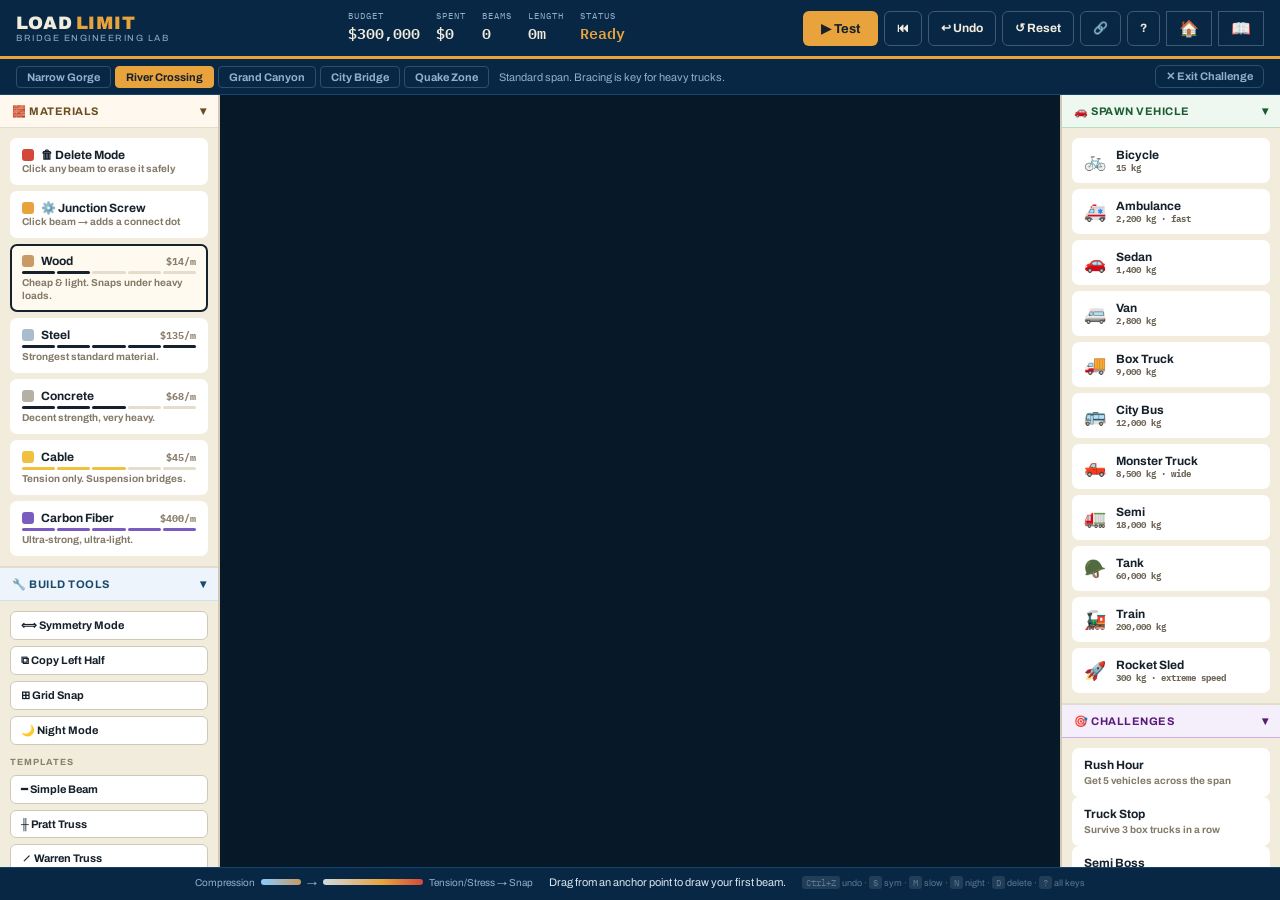
==== commit 8c6a3467: "Update index.html" ====
--- a/index.html
+++ b/index.html
@@ -120,12 +120,20 @@
           <span>🧪 Test Tools</span><span class="chevron">▾</span>
         </div>
         <div class="panel-body">
+          <button class="tool-btn" id="btn-sandbox">🟢 Sandbox Mode</button>
+          <button class="tool-btn" id="btn-autospawn">🤖 Auto-Spawn</button>
           <button class="tool-btn" id="btn-slow">🐢 Slow Motion</button>
           <button class="tool-btn" id="btn-force-overlay">⟷ Force Diagram</button>
           <button class="tool-btn" id="btn-quiz">🧠 Take Quiz</button>
           <button class="tool-btn" id="btn-wind">💨 Wind Burst</button>
           <button class="tool-btn" id="btn-quake">🌋 Earthquake</button>
           <button class="tool-btn" id="btn-rain">🌧 Rain Storm</button>
+          <div class="tool-group-label">Time Scale</div>
+          <div class="time-row">
+            <button class="tool-btn time-btn" data-speed="0.5">0.5×</button>
+            <button class="tool-btn time-btn active-tool" data-speed="1">1×</button>
+            <button class="tool-btn time-btn" data-speed="2">2×</button>
+          </div>
         </div>
       </div>
 
@@ -147,6 +155,8 @@
           <div id="saves-list" class="saves-list"></div>
           <div class="tool-group-label">Best Scores</div>
           <div id="lb-panel"></div>
+          <div class="tool-group-label" style="margin-top:10px">🕐 Update Log</div>
+          <div id="update-log"></div>
         </div>
       </div>
 
--- a/style.css
+++ b/style.css
@@ -1,89 +1,146 @@
 @import url('https://fonts.googleapis.com/css2?family=Archivo:wght@500;700;900&family=IBM+Plex+Mono:wght@400;600&display=swap');
 
 :root {
-  --bg-deep: #0a3158; --bg-deep2: #082745; --paper: #f2ecdd;
-  --ink: #16212c; --amber: #e8a33d; --danger: #d4483a; --success: #49b07d;
+  --bg:    #071828; --bg2: #082745; --paper: #f2ecdd; --ink: #16212c;
+  --amber: #e8a33d; --danger: #d4483a; --success: #49b07d;
+  --sidebar-w: 220px;
 }
-* { box-sizing: border-box; }
-html, body { margin:0; height:100%; background:var(--bg-deep); color:var(--paper); font-family:'Archivo',sans-serif; }
-
-.app-shell { min-height:100vh; display:flex; flex-direction:column; }
-
-/* HUD Top */
-.hud-top { display:flex; align-items:center; justify-content:space-between; gap:16px; padding:12px 20px; background:var(--bg-deep2); border-bottom:3px solid var(--amber); flex-wrap:wrap; }
-.game-title { font-weight:900; font-size:20px; letter-spacing:.5px; margin:0; }
+* { box-sizing: border-box; margin:0; padding:0; }
+html,body { height:100%; background:var(--bg); color:var(--paper); font-family:'Archivo',sans-serif; }
+
+/* ── TOP HUD ── */
+.hud-top { display:flex; align-items:center; justify-content:space-between; gap:12px; padding:10px 16px; background:var(--bg2); border-bottom:3px solid var(--amber); flex-wrap:wrap; }
+.game-title { font-weight:900; font-size:18px; letter-spacing:.5px; margin:0; }
 .game-title span { color:var(--amber); }
-.game-subtitle { font-size:10px; letter-spacing:1.5px; color:#8fb0cc; text-transform:uppercase; }
-.mode-badge { background:rgba(232,163,61,0.2); border:1.5px solid var(--amber); color:var(--amber); font-size:12px; font-weight:700; padding:4px 12px; border-radius:20px; }
-.hud-stats { display:flex; gap:20px; font-family:'IBM Plex Mono',monospace; }
+.game-subtitle { font-size:9px; letter-spacing:1.5px; color:#8fb0cc; text-transform:uppercase; }
+.mode-badge { background:rgba(232,163,61,.2); border:1.5px solid var(--amber); color:var(--amber); font-size:11px; font-weight:700; padding:4px 12px; border-radius:20px; }
+.hud-stats { display:flex; gap:16px; font-family:'IBM Plex Mono',monospace; flex-wrap:wrap; }
 .hud-stat-label { font-size:9px; letter-spacing:1px; color:#8fb0cc; text-transform:uppercase; }
-.hud-stat-value { font-size:16px; font-weight:600; }
+.hud-stat-value { font-size:15px; font-weight:600; }
 .hud-stat-value.over { color:var(--danger); }
 #hud-wave { color:var(--amber); }
-.hud-actions { display:flex; gap:8px; }
-
-button { font-family:'Archivo',sans-serif; font-weight:700; font-size:13px; border:none; border-radius:6px; padding:9px 16px; cursor:pointer; transition:transform .08s,opacity .15s; }
-button:active { transform:scale(.96); }
+.hud-actions { display:flex; gap:6px; flex-wrap:wrap; }
+button { font-family:'Archivo',sans-serif; font-weight:700; font-size:12px; border:none; border-radius:6px; padding:7px 13px; cursor:pointer; transition:transform .08s; }
+button:active { transform:scale(.95); }
 button:disabled { opacity:.35; cursor:not-allowed; }
-.btn-primary { background:var(--amber); color:var(--ink); }
-.btn-secondary { background:transparent; color:var(--paper); border:1.5px solid #3d5a73; }
+.btn-primary { background:var(--amber); color:var(--ink); font-size:13px; padding:9px 18px; }
+.btn-secondary { background:transparent; color:var(--paper); border:1.5px solid #3d5a73; padding:7px 12px; }
+.btn-secondary:hover { border-color:var(--amber); }
+.nav-icon { text-decoration:none; display:flex; align-items:center; }
 .btn-tiny { background:transparent; color:#8fb0cc; border:1px solid #2a5070; font-size:11px; padding:4px 10px; }
 
-/* Level bar */
-.level-bar { display:flex; align-items:center; gap:12px; padding:7px 20px; background:var(--bg-deep2); border-bottom:1px solid #16456b; flex-wrap:wrap; }
-#level-tabs { display:flex; gap:5px; }
-.level-tab { font-size:12px; font-weight:700; padding:4px 12px; border-radius:5px; border:1.5px solid #2a5070; background:transparent; color:#8fb0cc; cursor:pointer; }
+/* ── LEVEL BAR ── */
+.level-bar { display:flex; align-items:center; gap:10px; padding:6px 16px; background:var(--bg2); border-bottom:1px solid #16456b; flex-wrap:wrap; }
+#level-tabs { display:flex; gap:4px; }
+.level-tab { font-size:11px; font-weight:700; padding:4px 10px; border-radius:4px; border:1.5px solid #2a5070; background:transparent; color:#8fb0cc; cursor:pointer; }
 .level-tab.active, .level-tab:hover { background:var(--amber); color:var(--ink); border-color:var(--amber); }
 .level-desc { font-size:11px; color:#8fb0cc; flex:1; }
 
-/* Game area */
-.game-area { flex:1; display:flex; gap:14px; padding:14px 20px; align-items:flex-start; flex-wrap:wrap; justify-content:center; }
-
-/* Left toolbar */
-.toolbar { background:var(--paper); color:var(--ink); border-radius:10px; padding:14px; width:210px; flex-shrink:0; max-height:calc(100vh - 160px); overflow-y:auto; }
-.toolbar h3 { font-size:10px; letter-spacing:1.5px; text-transform:uppercase; color:#8a7d6a; margin:4px 0 10px; }
-
-.material-card { display:block; width:100%; text-align:left; background:#fff; border:2px solid transparent; border-radius:8px; padding:9px 11px; margin-bottom:8px; cursor:pointer; color:var(--ink); transition:border-color .1s; }
+/* ── GAME AREA ── */
+.game-area { flex:1; display:flex; min-height:0; overflow:hidden; }
+
+/* ── SIDEBARS ── */
+.sidebar { width:var(--sidebar-w); flex-shrink:0; background:var(--paper); color:var(--ink); overflow-y:auto; overflow-x:hidden; }
+.sidebar-left { border-right:2px solid #d0c9b8; }
+.sidebar-right { border-left:2px solid #d0c9b8; }
+
+/* Panel sections */
+.panel-section { border-bottom:2px solid #e3ddcb; }
+.panel-header { display:flex; justify-content:space-between; align-items:center; padding:9px 12px; cursor:pointer; font-size:11px; font-weight:700; letter-spacing:.5px; text-transform:uppercase; user-select:none; transition:opacity .1s; }
+.panel-header:hover { opacity:.85; }
+.chevron { font-size:12px; transition:transform .2s; }
+.panel-section:not(.open) .chevron { transform:rotate(-90deg); }
+.panel-section:not(.open) .panel-body { display:none; }
+.panel-body { padding:10px; display:flex; flex-direction:column; gap:6px; }
+
+/* Header colors */
+.mat-header   { background:#fff8ee; color:#6b4c1e; border-bottom:1px solid #e3ddcb; }
+.build-header { background:#eef4fb; color:#1a4a6b; border-bottom:1px solid #cfe3ee; }
+.test-header  { background:#fff4e6; color:#7a4400; border-bottom:1px solid #e8c090; }
+.extra-header { background:#f5f5f0; color:#4a4334; border-bottom:1px solid #d8d5c8; }
+.veh-header   { background:#eef8f0; color:#1a5c30; border-bottom:1px solid #b8e0c0; }
+.ch-header    { background:#f5eefb; color:#5a1a7a; border-bottom:1px solid #d0b0e8; }
+.stats-header-sec { background:#fff8e6; color:#6b4c00; border-bottom:1px solid #e8d090; }
+.tips-header-sec  { background:#eef6fb; color:#1a3a5c; border-bottom:1px solid #b0d0e8; }
+
+/* Material cards */
+.material-card { display:block; width:100%; text-align:left; background:#fff; border:2px solid transparent; border-radius:7px; padding:8px 10px; cursor:pointer; color:var(--ink); transition:border-color .1s; }
+.material-card:hover { border-color:#d0c9b8; }
 .material-card.active { border-color:var(--ink); background:#fffaf0; }
 .material-card.locked { opacity:.4; cursor:not-allowed; }
-.material-swatch { display:inline-block; width:13px; height:13px; border-radius:3px; margin-right:7px; vertical-align:middle; }
-.material-name { font-weight:700; font-size:13px; }
-.material-cost { font-family:'IBM Plex Mono',monospace; font-size:10px; color:#6b6354; margin:2px 0 5px; }
-.material-bar { display:flex; gap:2px; margin-bottom:4px; }
-.material-bar span { flex:1; height:4px; background:#e3ddcb; border-radius:2px; }
-.material-bar span.fill { background:var(--ink); }
-.material-note { font-size:10px; color:#847b69; line-height:1.35; }
-
-.tool-section { margin-top:12px; }
-.tool-section h3 { font-size:9px; letter-spacing:1.5px; text-transform:uppercase; color:#8a7d6a; margin:0 0 7px; }
-.tool-btn { display:block; width:100%; text-align:left; background:#fff; color:var(--ink); border:1.5px solid #d0c9b8; border-radius:7px; padding:7px 11px; margin-bottom:5px; font-family:'Archivo',sans-serif; font-size:12px; font-weight:700; cursor:pointer; white-space:nowrap; overflow:hidden; text-overflow:ellipsis; }
+.mc-row { display:flex; align-items:center; gap:7px; }
+.mc-swatch { width:12px; height:12px; border-radius:3px; flex-shrink:0; }
+.mc-name { font-weight:700; font-size:12px; flex:1; }
+.mc-price { font-family:'IBM Plex Mono',monospace; font-size:10px; color:#8a7d6a; }
+.mc-bar { display:flex; gap:2px; margin:3px 0 2px; }
+.mc-bar span { flex:1; height:3px; background:#e3ddcb; border-radius:2px; }
+.mc-bar span.f { background:var(--ink); }
+.mc-sub { font-size:10px; color:#847b69; line-height:1.3; }
+
+/* Tool buttons */
+.tool-btn { display:block; width:100%; text-align:left; background:#fff; color:var(--ink); border:1.5px solid #d0c9b8; border-radius:6px; padding:7px 10px; font-size:11px; font-weight:700; cursor:pointer; }
 .tool-btn:hover { background:#fffaf0; border-color:var(--amber); }
 .tool-btn.active-tool { background:#fff8e8; border-color:var(--amber); color:#8a5e0a; }
-
-.save-input { width:100%; padding:6px 9px; border:1.5px solid #d0c9b8; border-radius:6px; font-family:'Archivo',sans-serif; font-size:12px; margin-bottom:5px; color:var(--ink); background:#fff; }
-.saves-list { margin-top:6px; max-height:120px; overflow-y:auto; }
-.save-row { padding:5px 0; border-bottom:1px solid #e3ddcb; }
-.save-name { font-weight:700; font-size:11px; color:var(--ink); }
-.save-meta { font-size:10px; color:#847b69; font-family:'IBM Plex Mono',monospace; }
-.save-actions { display:flex; gap:4px; margin-top:3px; }
-.save-act-btn { font-size:10px; padding:2px 8px; border-radius:4px; border:1px solid #d0c9b8; background:#fff; color:var(--ink); font-family:'Archivo',sans-serif; font-weight:700; cursor:pointer; }
-.save-act-btn.del { color:var(--danger); border-color:#e0b0b0; }
-
-.lb-section { margin-top:12px; }
-.lb-section h3 { font-size:9px; letter-spacing:1.5px; text-transform:uppercase; color:#8a7d6a; margin:0 0 7px; }
-.lb-title { font-weight:700; color:var(--amber); margin-bottom:4px; font-size:11px; }
+.tool-group-label { font-size:9px; letter-spacing:1px; text-transform:uppercase; color:#8a7d6a; font-weight:700; padding:2px 0; margin-top:4px; }
+.save-input { width:100%; padding:7px 9px; border:1.5px solid #d0c9b8; border-radius:6px; font-family:'Archivo',sans-serif; font-size:11px; color:var(--ink); background:#fff; }
+.saves-list { max-height:110px; overflow-y:auto; }
+.save-row { padding:4px 0; border-bottom:1px solid #e3ddcb; font-size:11px; }
+.save-name { font-weight:700; color:var(--ink); }
+.save-meta { font-size:9px; color:#847b69; }
+.save-actions { display:flex; gap:4px; margin-top:2px; }
+.save-act-btn { font-size:10px; padding:2px 7px; border-radius:4px; border:1px solid #d0c9b8; background:#fff; color:var(--ink); cursor:pointer; }
+.save-act-btn.del { color:var(--danger); }
+
+/* Spawn buttons */
+.spawn-btn { display:flex; align-items:center; gap:10px; width:100%; background:#fff; color:var(--ink); border:2px solid transparent; border-radius:7px; padding:8px 10px; cursor:pointer; font-family:'Archivo',sans-serif; }
+.spawn-btn:hover { border-color:var(--amber); background:#fffaf0; }
+.spawn-btn.danger:hover { border-color:var(--danger); background:#fff5f5; }
+.s-emoji { font-size:18px; line-height:1; flex-shrink:0; }
+.s-info { display:flex; flex-direction:column; text-align:left; }
+.s-name { font-weight:700; font-size:12px; }
+.s-kg { font-family:'IBM Plex Mono',monospace; font-size:9px; color:#6b6354; }
+
+/* Challenges */
+.challenge-btn { display:block; width:100%; text-align:left; background:#fff; color:var(--ink); border:2px solid transparent; border-radius:7px; padding:8px 10px; cursor:pointer; font-family:'Archivo',sans-serif; }
+.challenge-btn:hover { border-color:#9b59b6; background:#fdf5ff; }
+.ch-name { display:block; font-weight:700; font-size:12px; }
+.ch-desc { display:block; font-size:10px; color:#847b69; margin-top:2px; line-height:1.3; }
+
+/* Live stats */
+.stat-row { display:flex; justify-content:space-between; align-items:center; padding:4px 0; border-bottom:1px solid #e3ddcb; font-size:11px; }
+.stat-label { color:#847b69; }
+.stat-val { font-family:'IBM Plex Mono',monospace; font-weight:600; color:var(--ink); font-size:11px; }
+
+/* Achievements */
+.ach-row { display:flex; align-items:flex-start; gap:6px; padding:4px 0; border-bottom:1px solid #e3ddcb; }
+.ach-row.locked { opacity:.4; }
+.ach-icon-sm { font-size:14px; flex-shrink:0; margin-top:1px; }
+.ach-n { font-size:11px; font-weight:600; color:var(--ink); }
+.ach-d { font-size:9px; color:#847b69; line-height:1.3; }
+
+/* Tips */
+.tip-card { background:#fff; border-radius:6px; padding:7px 9px; font-size:10.5px; color:var(--ink); line-height:1.45; border-left:3px solid var(--amber); }
+.shortcut-mini { font-size:10px; color:#4a4334; padding:2px 0; }
+.sc-k { background:var(--ink); color:var(--paper); font-family:'IBM Plex Mono',monospace; font-size:9px; padding:2px 5px; border-radius:3px; }
+.visit-label { font-size:9px; color:#8a7d6a; text-align:center; margin-top:8px; font-style:italic; }
+
+/* Leaderboard */
+.lb-title { font-weight:700; color:var(--amber); font-size:11px; margin-bottom:4px; }
+.lb-chart { display:flex; align-items:flex-end; gap:3px; height:50px; margin:6px 0 8px; }
+.lb-bar-wrap { flex:1; display:flex; align-items:flex-end; }
+.lb-bar-fill { width:100%; border-radius:2px 2px 0 0; min-height:3px; }
 .lb-row { display:flex; gap:5px; align-items:center; padding:3px 0; border-bottom:1px solid #e3ddcb; font-size:10px; }
-.lb-rank { font-weight:700; color:#847b69; width:18px; }
+.lb-rank { font-weight:700; color:#847b69; width:16px; }
 .lb-cost { font-family:'IBM Plex Mono',monospace; color:var(--ink); flex:1; }
-.lb-grade { font-weight:700; color:var(--amber); width:24px; }
-.lb-date { color:#a09880; }
+.lb-grade { font-weight:700; color:var(--amber); width:22px; }
+.lb-date { color:#a09880; font-size:9px; }
 .lb-empty { color:#847b69; font-size:11px; font-style:italic; }
 
-/* Stage */
-.stage-wrap { position:relative; border-radius:10px; overflow:hidden; border:2px solid #1c4a73; box-shadow:0 10px 30px rgba(0,0,0,.35); flex:0 0 auto; width:900px; max-width:calc(100vw - 380px); }
-#stage { display:block; cursor:crosshair; background:var(--bg-deep); width:900px; height:600px; max-width:100%; }
-
-/* Banner */
+/* ── CANVAS ── */
+.stage-wrap { position:relative; flex:1; min-width:0; min-height:0; overflow:hidden; }
+#stage { display:block; cursor:crosshair; background:var(--bg); width:100%; height:100%; }
+
+/* ── BANNER ── */
 .banner { position:absolute; inset:0; background:rgba(8,20,35,.82); display:flex; align-items:center; justify-content:center; opacity:0; pointer-events:none; transition:opacity .25s; }
 .banner.visible { opacity:1; pointer-events:all; }
 .banner-card { background:var(--paper); color:var(--ink); border-radius:12px; padding:26px 30px; max-width:380px; text-align:center; }
@@ -91,228 +148,104 @@
 .banner-card h2 { margin:0 0 10px; font-size:20px; }
 .banner-card p { font-size:13px; line-height:1.6; color:#4a4334; margin:0 0 16px; }
 
-/* Right spawner — mirrors left toolbar exactly */
-.spawner-panel { display:flex; flex-direction:column; gap:8px; padding:14px; background:var(--paper); color:var(--ink); border-radius:10px; width:210px; flex-shrink:0; align-self:flex-start; max-height:calc(100vh - 160px); overflow-y:auto; }
-.toolbar-h3 { font-size:10px; letter-spacing:1.5px; text-transform:uppercase; color:#8a7d6a; margin:4px 0 8px; }
-.spawn-btn { display:block; width:100%; text-align:left; background:#fff; color:var(--ink); border:2px solid transparent; border-radius:8px; padding:9px 11px; margin-bottom:0; cursor:pointer; font-family:'Archivo',sans-serif; transition:border-color .1s,background .1s; }
-.spawn-btn:hover { border-color:var(--amber); background:#fffaf0; }
-.spawn-btn.danger:hover { border-color:var(--danger); background:#fff5f5; }
-.spawn-row { display:flex; align-items:center; gap:9px; }
-.spawn-emoji { font-size:18px; line-height:1; }
-.spawn-name { font-weight:700; font-size:13px; }
-.spawn-kg { font-family:'IBM Plex Mono',monospace; font-size:10px; color:#6b6354; margin-top:3px; }
-.challenge-section { margin-top:6px; }
-.challenge-btn { display:block; width:100%; text-align:left; background:#fff; color:var(--ink); border:2px solid transparent; border-radius:8px; padding:9px 11px; margin-bottom:7px; font-family:'Archivo',sans-serif; cursor:pointer; transition:border-color .1s,background .1s; }
-.challenge-btn:hover { border-color:var(--amber); background:#fffaf0; }
-.ch-name { display:block; font-weight:700; font-size:13px; }
-.ch-desc { display:block; color:#847b69; font-size:10px; margin-top:3px; line-height:1.35; }
-
-
-/* Footer */
-.hud-bottom { padding:10px 20px 16px; background:var(--bg-deep2); border-top:1px solid #16456b; }
-.bottom-strip { display:flex; align-items:center; gap:18px; flex-wrap:wrap; justify-content:center; }
-.legend { display:flex; align-items:center; gap:7px; font-size:11px; color:#8fb0cc; }
-.legend-bar { width:120px; height:7px; border-radius:4px; background:linear-gradient(90deg,#cfd9e0 0%,#e8a33d 60%,#d4483a 100%); }
-#instructions { font-size:12px; color:#d7e6f2; max-width:480px; text-align:center; }
-.shortcuts { font-size:10px; color:#5a7a94; }
+/* ── BOTTOM BAR ── */
+.hud-bottom { padding:8px 16px 12px; background:var(--bg2); border-top:1px solid #16456b; }
+.bottom-strip { display:flex; align-items:center; gap:16px; flex-wrap:wrap; justify-content:center; }
+.legend { display:flex; align-items:center; gap:6px; font-size:10px; color:#8fb0cc; }
+.legend-bar { width:100px; height:6px; border-radius:4px; background:linear-gradient(90deg,#cfd9e0 0%,#e8a33d 60%,#d4483a 100%); }
+.legend-bar-comp { width:40px; height:6px; border-radius:4px; background:linear-gradient(90deg,#88ccff,#c89a64); }
+#instructions { font-size:11px; color:#d7e6f2; max-width:440px; text-align:center; }
+.shortcuts { font-size:9px; color:#5a7a94; }
 kbd { background:rgba(255,255,255,.1); border-radius:3px; padding:1px 4px; font-size:9px; font-family:'IBM Plex Mono',monospace; }
 
-/* Tutorial overlay */
+/* ── APP SHELL LAYOUT ── */
+.app-shell { height:100vh; display:flex; flex-direction:column; overflow:hidden; }
+.game-area { flex:1; }
+
+/* ── SHORTCUTS MODAL ── */
+.shortcuts-modal { display:none; position:fixed; inset:0; z-index:1000; background:rgba(4,12,24,.88); align-items:center; justify-content:center; }
+.shortcuts-card { background:var(--paper); color:var(--ink); border-radius:14px; padding:24px 28px; max-width:440px; width:90%; border-top:4px solid var(--amber); }
+.shortcuts-card h2 { font-size:18px; font-weight:900; margin-bottom:16px; }
+.shortcut-grid { display:grid; grid-template-columns:1fr 1fr; gap:6px; }
+.shortcut-row { display:flex; align-items:center; gap:8px; font-size:12px; }
+.sc-key { background:var(--ink); color:var(--paper); font-family:'IBM Plex Mono',monospace; font-size:10px; padding:2px 7px; border-radius:4px; }
+.sc-action { color:#4a4334; }
+.shortcuts-close-btn { margin-top:16px; width:100%; background:var(--amber); color:var(--ink); font-weight:700; padding:9px; border:none; border-radius:7px; cursor:pointer; }
+
+/* ── TUTORIAL ── */
 .tutorial-overlay { position:fixed; inset:0; background:rgba(4,12,24,.85); display:flex; align-items:center; justify-content:center; z-index:1000; }
-.tutorial-card { background:var(--paper); color:var(--ink); border-radius:14px; padding:32px 36px; max-width:420px; text-align:center; border-top:4px solid var(--amber); }
-.tut-step { font-size:11px; letter-spacing:1px; color:#8a7d6a; text-transform:uppercase; margin-bottom:8px; }
-.tutorial-card h2 { margin:0 0 12px; font-size:22px; }
-.tutorial-card p { font-size:14px; line-height:1.6; color:#4a4334; margin:0 0 20px; }
-.tut-buttons { display:flex; gap:10px; justify-content:center; }
-
-/* Tips section */
-.tips-section { margin-top:2px; }
-.tip-card { background:#fff; border-radius:7px; padding:8px 10px; margin-bottom:6px; font-size:11px; color:var(--ink); line-height:1.45; }
-.tip-card strong { font-weight:700; }
-
-/* Live stats section */
-.stats-section { margin-top:2px; }
-.stat-row { display:flex; justify-content:space-between; align-items:center; padding:5px 0; border-bottom:1px solid #e3ddcb; font-size:11px; }
-.stat-label { color:#847b69; }
-.stat-val { font-family:'IBM Plex Mono',monospace; font-weight:600; color:var(--ink); font-size:11px; }
-
-/* Leaderboard mini chart */
-.lb-chart { display:flex; align-items:flex-end; gap:3px; height:65px; margin:8px 0 10px; padding:0 2px; }
-.lb-bar-wrap { flex:1; display:flex; align-items:flex-end; }
-.lb-bar-fill { width:100%; border-radius:2px 2px 0 0; min-height:4px; }
-
-/* Delete mode card */
-.material-card[data-material="delete"] { border-color:#fcd4d0; }
-.material-card[data-material="delete"].active { border-color:#d4483a; background:#fff5f5; }
-
-
-/* Achievement toast */
-.ach-toast { position:fixed; bottom:-80px; left:50%; transform:translateX(-50%); background:var(--paper); color:var(--ink); border-radius:12px; padding:14px 20px; display:flex; align-items:center; gap:14px; box-shadow:0 8px 32px rgba(0,0,0,.4); border-left:5px solid var(--amber); transition:bottom .4s cubic-bezier(.34,1.56,.64,1); z-index:999; min-width:280px; }
-.ach-toast.show { bottom:24px; }
-.ach-toast .ach-icon { font-size:28px; }
-.ach-toast .ach-name { font-weight:700; font-size:13px; }
-.ach-toast .ach-desc { font-size:11px; color:#847b69; margin-top:2px; }
-
-/* Achievement list */
-.ach-panel { margin-top:2px; }
-.ach-list { }
-.ach-row { display:flex; align-items:flex-start; gap:8px; padding:6px 0; border-bottom:1px solid #e3ddcb; }
-.ach-row.locked { opacity:.45; }
-.ach-row.earned .ach-n { font-weight:700; }
-.ach-icon-sm { font-size:16px; flex-shrink:0; margin-top:1px; }
-.ach-n { font-size:11px; font-weight:600; color:var(--ink); }
-.ach-d { font-size:9.5px; color:#847b69; line-height:1.35; }
-
-/* Legend update */
-.legend-bar-comp { width:40px; height:7px; border-radius:4px; background:linear-gradient(90deg,#88ccff,#c89a64); }
-
-/* Carbon fiber card */
-.material-card[data-material="carbon"] .material-bar span.fill { background:#7a5cc0; }
-
-/* Delete card */
-.material-card[data-material="delete"] { border-color:#fcd4d0; }
-.material-card[data-material="delete"].active { border-color:#d4483a; background:#fff5f5; }
-
-/* Leaderboard chart */
-.lb-chart { display:flex; align-items:flex-end; gap:3px; height:65px; margin:8px 0 10px; padding:0 2px; }
-.lb-bar-wrap { flex:1; display:flex; align-items:flex-end; }
-.lb-bar-fill { width:100%; border-radius:2px 2px 0 0; min-height:4px; }
-
-/* Locked beams visual */
-.locked-beam-note { font-size:9px; color:#8a7d6a; font-style:italic; margin-top:4px; }
-
-/* ============================================================
-   NIGHT UI MODE
-   ============================================================ */
-body.night-ui .toolbar,
-body.night-ui .spawner-panel {
-  background: #0d1f2d;
-  color: var(--paper);
-  border: 1px solid #1c4a73;
-}
-body.night-ui .toolbar h3,
-body.night-ui .tool-section h3,
-body.night-ui .spawner-heading,
-body.night-ui .toolbar-h3 { color: #8fb0cc; }
+.tutorial-card { background:var(--paper); color:var(--ink); border-radius:14px; padding:28px 32px; max-width:400px; text-align:center; border-top:4px solid var(--amber); }
+.tut-step { font-size:10px; color:#8a7d6a; text-transform:uppercase; letter-spacing:1px; margin-bottom:6px; }
+.tutorial-card h2 { font-size:20px; margin-bottom:10px; }
+.tutorial-card p { font-size:13px; line-height:1.6; color:#4a4334; margin:0 0 18px; }
+.tut-buttons { display:flex; gap:8px; justify-content:center; }
+
+/* ── LESSON PANEL ── */
+#lesson-panel { display:none; position:fixed; bottom:60px; left:50%; transform:translateX(-50%); width:min(500px,92vw); z-index:500; background:var(--paper); color:var(--ink); border-radius:12px; padding:18px 22px; border-top:4px solid var(--amber); box-shadow:0 12px 40px rgba(0,0,0,.5); }
+.lesson-header { display:flex; justify-content:space-between; align-items:center; margin-bottom:8px; }
+#lesson-title { font-size:15px; font-weight:900; }
+#lesson-close { background:none; border:none; font-size:18px; cursor:pointer; color:#847b69; }
+.lesson-concept { font-size:12px; color:#4a4334; line-height:1.5; margin-bottom:8px; }
+.lesson-goal-box { background:rgba(73,176,125,.12); border:1px solid #49b07d; border-radius:7px; padding:8px 12px; font-size:12px; margin-bottom:6px; }
+.lesson-hint-box { background:rgba(232,163,61,.1); border:1px solid rgba(232,163,61,.3); border-radius:7px; padding:8px 12px; font-size:11px; color:#847b69; }
+#lesson-explain { display:none; background:#e8f5e9; border-left:4px solid #49b07d; border-radius:0 7px 7px 0; padding:10px 12px; margin-top:8px; }
+#lesson-explain-text { font-size:12px; color:var(--ink); line-height:1.5; }
+.lesson-btns { margin-top:10px; }
+#lesson-next { display:none; background:var(--amber); color:var(--ink); font-weight:700; border:none; border-radius:6px; padding:8px 16px; cursor:pointer; }
+
+/* ── FAILURE ANALYSIS ── */
+#failure-analysis { display:none; position:fixed; bottom:60px; right:20px; width:min(300px,88vw); z-index:500; background:#1a0a0a; color:var(--paper); border-radius:10px; padding:16px 18px; border-left:4px solid var(--danger); box-shadow:0 10px 30px rgba(0,0,0,.6); }
+#fa-member { font-size:12px; font-weight:700; color:var(--danger); margin-bottom:6px; }
+#fa-msg { font-size:11px; color:#cfe3ee; line-height:1.55; }
+#fa-close { position:absolute; top:8px; right:10px; background:none; border:none; color:#847b69; cursor:pointer; font-size:16px; }
+
+/* ── QUIZ ── */
+#quiz-panel { display:none; position:fixed; top:50%; left:50%; transform:translate(-50%,-50%); width:min(460px,90vw); z-index:600; max-height:90vh; overflow-y:auto; background:var(--paper); color:var(--ink); border-radius:13px; padding:22px; border-top:4px solid var(--bg); box-shadow:0 16px 50px rgba(0,0,0,.6); }
+.quiz-title { font-size:17px; font-weight:900; margin-bottom:16px; }
+.quiz-q { margin-bottom:18px; }
+.quiz-question { font-size:13px; font-weight:700; margin-bottom:8px; }
+.quiz-opt { display:block; width:100%; text-align:left; background:#fff; border:1.5px solid #d0c9b8; border-radius:7px; padding:8px 12px; font-size:12px; cursor:pointer; margin-bottom:5px; font-family:'Archivo',sans-serif; color:var(--ink); }
+.quiz-opt:hover:not(:disabled) { border-color:var(--amber); }
+.quiz-opt.correct { border-color:#49b07d; background:#e8f5e9; font-weight:700; }
+.quiz-opt.wrong { border-color:var(--danger); background:#fff5f5; }
+.quiz-explain { font-size:11px; color:#4a4334; background:#f5f5f0; border-radius:5px; padding:8px 10px; line-height:1.5; margin-top:5px; }
+.quiz-close { width:100%; background:var(--bg); color:var(--paper); font-weight:700; border:none; border-radius:7px; padding:10px; cursor:pointer; margin-top:6px; font-family:'Archivo',sans-serif; }
+
+/* ── ACHIEVEMENT TOAST ── */
+.ach-toast { position:fixed; bottom:-80px; left:50%; transform:translateX(-50%); background:var(--paper); color:var(--ink); border-radius:12px; padding:12px 18px; display:flex; align-items:center; gap:12px; box-shadow:0 8px 32px rgba(0,0,0,.4); border-left:5px solid var(--amber); transition:bottom .4s cubic-bezier(.34,1.56,.64,1); z-index:999; min-width:260px; }
+.ach-toast.show { bottom:20px; }
+.ach-toast .ach-icon { font-size:26px; }
+.ach-toast .ach-name { font-weight:700; font-size:12px; }
+.ach-toast .ach-desc { font-size:10px; color:#847b69; }
+
+/* ── NIGHT UI ── */
+body.night-ui .sidebar { background:#0d1f2d; color:var(--paper); border-color:#1c4a73; }
+body.night-ui .mat-header   { background:#0a1a24; color:#c89a64; border-color:#1c4a73; }
+body.night-ui .build-header { background:#08182a; color:#8fb0cc; border-color:#1c4a73; }
+body.night-ui .test-header  { background:#1a0e06; color:#e8a33d; border-color:#3a2010; }
+body.night-ui .extra-header { background:#0d1820; color:#8fb0cc; border-color:#1c4a73; }
+body.night-ui .veh-header   { background:#081808; color:#49b07d; border-color:#1a4a2a; }
+body.night-ui .ch-header    { background:#180820; color:#c090e0; border-color:#3a1a5a; }
+body.night-ui .stats-header-sec { background:#1a1000; color:#e8a33d; border-color:#3a2800; }
+body.night-ui .tips-header-sec  { background:#080e18; color:#8fb0cc; border-color:#1c4a73; }
 body.night-ui .material-card,
 body.night-ui .tool-btn,
-body.night-ui .spawn-btn { background: rgba(255,255,255,.06); color: var(--paper); border-color: #2a5070; }
-body.night-ui .material-card.active { background: rgba(232,163,61,.15); border-color: var(--amber); }
-body.night-ui .material-note,
-body.night-ui .material-cost { color: #8fb0cc; }
-body.night-ui .material-bar span { background: #2a5070; }
-body.night-ui .save-input { background: #0a1f30; border-color: #2a5070; color: var(--paper); }
-body.night-ui .lb-row td,
-body.night-ui .lb-cost,
-body.night-ui .lb-rank { color: var(--paper); }
-
-/* ============================================================
-   SHORTCUTS MODAL
-   ============================================================ */
-.shortcuts-modal {
-  display: none; position: fixed; inset: 0; z-index: 1000;
-  background: rgba(4,12,24,.88); align-items: center; justify-content: center;
+body.night-ui .spawn-btn,
+body.night-ui .challenge-btn { background:rgba(255,255,255,.05); color:var(--paper); border-color:#2a5070; }
+body.night-ui .material-card.active { background:rgba(232,163,61,.15); border-color:var(--amber); }
+body.night-ui .mc-sub, body.night-ui .mc-price, body.night-ui .tool-group-label,
+body.night-ui .stat-label, body.night-ui .lb-rank, body.night-ui .lb-date { color:#8fb0cc; }
+body.night-ui .mc-bar span { background:#2a5070; }
+body.night-ui .save-input { background:#0a1f30; border-color:#2a5070; color:var(--paper); }
+body.night-ui .tip-card { background:rgba(255,255,255,.06); border-color:#3a5a73; color:var(--paper); }
+body.night-ui .panel-section { border-color:#1c4a73; }
+
+/* ── MOBILE ── */
+@media(max-width:900px) {
+  .sidebar { width:100%; border:none; }
+  .game-area { flex-direction:column; }
+  .hud-stats { gap:8px; }
+  .hud-actions button, .hud-actions a { font-size:11px; padding:6px 10px; }
 }
-.shortcuts-card {
-  background: var(--paper); color: var(--ink); border-radius: 14px;
-  padding: 28px 32px; max-width: 500px; width: 90%;
-  border-top: 4px solid var(--amber);
-}
-.shortcuts-card h2 { font-size: 20px; font-weight: 900; margin-bottom: 20px; }
-.shortcut-grid { display: grid; grid-template-columns: 1fr 1fr; gap: 8px; }
-.shortcut-row { display: flex; align-items: center; gap: 10px; font-size: 13px; }
-.sc-key { background: var(--ink); color: var(--paper); font-family: 'IBM Plex Mono', monospace;
-  font-size: 11px; padding: 3px 8px; border-radius: 5px; white-space: nowrap; }
-.sc-action { color: #4a4334; }
-.shortcuts-close-btn { margin-top: 20px; width: 100%; background: var(--amber); color: var(--ink);
-  font-weight: 700; padding: 10px; border: none; border-radius: 8px; cursor: pointer; font-size: 14px; }
-
-/* ============================================================
-   LESSON PANEL
-   ============================================================ */
-#lesson-panel {
-  display: none; position: fixed; bottom: 80px; left: 50%; transform: translateX(-50%);
-  width: min(520px, 94vw); z-index: 500;
-  background: var(--paper); color: var(--ink); border-radius: 12px;
-  padding: 20px 24px; border-top: 4px solid var(--amber);
-  box-shadow: 0 12px 40px rgba(0,0,0,.5);
-}
-.lesson-header { display: flex; justify-content: space-between; align-items: center; margin-bottom: 10px; }
-#lesson-title { font-size: 16px; font-weight: 900; color: var(--ink); }
-#lesson-close { background: none; border: none; font-size: 20px; cursor: pointer; color: #847b69; }
-.lesson-concept { font-size: 13px; color: #4a4334; line-height: 1.5; margin-bottom: 10px; }
-.lesson-goal-box { background: rgba(73,176,125,.12); border: 1px solid #49b07d; border-radius: 8px;
-  padding: 10px 14px; font-size: 13px; margin-bottom: 8px; }
-.lesson-hint-box { background: rgba(232,163,61,.1); border: 1px solid rgba(232,163,61,.3); border-radius: 8px;
-  padding: 10px 14px; font-size: 12px; color: #847b69; margin-bottom: 10px; }
-#lesson-explain { display: none; background: #e8f5e9; border-left: 4px solid #49b07d;
-  border-radius: 0 8px 8px 0; padding: 12px 14px; margin-top: 10px; }
-#lesson-explain-text { font-size: 13px; color: var(--ink); line-height: 1.5; }
-.lesson-btns { display: flex; gap: 8px; margin-top: 12px; }
-#lesson-next { display: none; background: var(--amber); color: var(--ink); font-weight: 700;
-  border: none; border-radius: 7px; padding: 9px 18px; cursor: pointer; font-size: 13px; }
-
-/* ============================================================
-   FAILURE ANALYSIS
-   ============================================================ */
-#failure-analysis {
-  display: none; position: fixed; bottom: 80px; right: 24px;
-  width: min(320px, 90vw); z-index: 500;
-  background: #1a0a0a; color: var(--paper); border-radius: 12px;
-  padding: 18px 20px; border-left: 4px solid var(--danger);
-  box-shadow: 0 12px 40px rgba(0,0,0,.6);
-}
-#fa-member { font-size: 13px; font-weight: 700; color: var(--danger); margin-bottom: 8px; }
-#fa-msg { font-size: 12px; color: #cfe3ee; line-height: 1.55; }
-#fa-close { position: absolute; top: 10px; right: 12px; background: none; border: none;
-  color: #847b69; cursor: pointer; font-size: 18px; }
-
-/* ============================================================
-   QUIZ PANEL
-   ============================================================ */
-#quiz-panel {
-  display: none; position: fixed; top: 50%; left: 50%; transform: translate(-50%,-50%);
-  width: min(480px, 92vw); z-index: 600; max-height: 90vh; overflow-y: auto;
-  background: var(--paper); color: var(--ink); border-radius: 14px;
-  padding: 24px; border-top: 4px solid var(--blue);
-  box-shadow: 0 16px 50px rgba(0,0,0,.6);
-}
-.quiz-title { font-size: 18px; font-weight: 900; margin-bottom: 18px; }
-.quiz-q { margin-bottom: 20px; }
-.quiz-question { font-size: 14px; font-weight: 700; margin-bottom: 10px; color: var(--ink); }
-.quiz-opt { display: block; width: 100%; text-align: left; background: #fff; border: 1.5px solid #d0c9b8;
-  border-radius: 8px; padding: 9px 14px; font-size: 13px; cursor: pointer; margin-bottom: 6px;
-  font-family: 'Archivo',sans-serif; color: var(--ink); transition: border-color .1s; }
-.quiz-opt:hover:not(:disabled) { border-color: var(--amber); }
-.quiz-opt.correct { border-color: #49b07d; background: #e8f5e9; font-weight: 700; }
-.quiz-opt.wrong { border-color: var(--danger); background: #fff5f5; }
-.quiz-explain { font-size: 12px; color: #4a4334; background: #f5f5f0; border-radius: 6px;
-  padding: 10px 12px; line-height: 1.5; margin-top: 6px; }
-.quiz-close { width: 100%; background: var(--blue); color: var(--paper); font-weight: 700;
-  border: none; border-radius: 8px; padding: 11px; cursor: pointer; margin-top: 8px;
-  font-family: 'Archivo',sans-serif; font-size: 14px; }
-
-/* ============================================================
-   MOBILE LAYOUT
-   ============================================================ */
-@media (max-width: 860px) {
-  .game-area { flex-direction: column; align-items: stretch; gap: 0; padding: 0; }
-  .toolbar { width: 100%; max-height: none; border-radius: 0; overflow: visible; }
-  .spawner-panel { width: 100%; border-radius: 0; }
-  .stage-wrap { width: 100% !important; max-width: 100% !important; border-radius: 0; border-left: none; border-right: none; }
-  #stage { width: 100% !important; height: auto !important; }
-  .toolbar { display: grid; grid-template-columns: repeat(auto-fill, minmax(160px, 1fr)); padding: 12px; gap: 8px; }
-  .toolbar h3 { grid-column: 1 / -1; }
-  .tool-section { grid-column: 1 / -1; display: grid; grid-template-columns: repeat(auto-fill, minmax(140px, 1fr)); gap: 6px; }
-  .tool-section h3 { grid-column: 1 / -1; }
-  .spawner-panel { display: grid; grid-template-columns: repeat(auto-fill, minmax(130px, 1fr)); padding: 12px; gap: 8px; }
-  .spawner-panel h3 { grid-column: 1 / -1; }
-  .challenge-section { grid-column: 1 / -1; }
-  .tips-section, .stats-section, .ach-panel { grid-column: 1 / -1; }
-  .hud-top { flex-wrap: wrap; gap: 10px; padding: 10px 12px; }
-  .hud-stats { gap: 12px; }
-  .hud-actions { flex-wrap: wrap; gap: 6px; }
-  .hud-actions button, .hud-actions a { font-size: 12px; padding: 7px 12px; }
-  #lesson-panel { bottom: 12px; }
-  #failure-analysis { bottom: 12px; right: 12px; }
-}
+html,body { height:100%; overflow:hidden; }
+#stage { position:absolute; top:0; left:0; width:100%; height:100%; display:block; cursor:crosshair; background:var(--bg); }
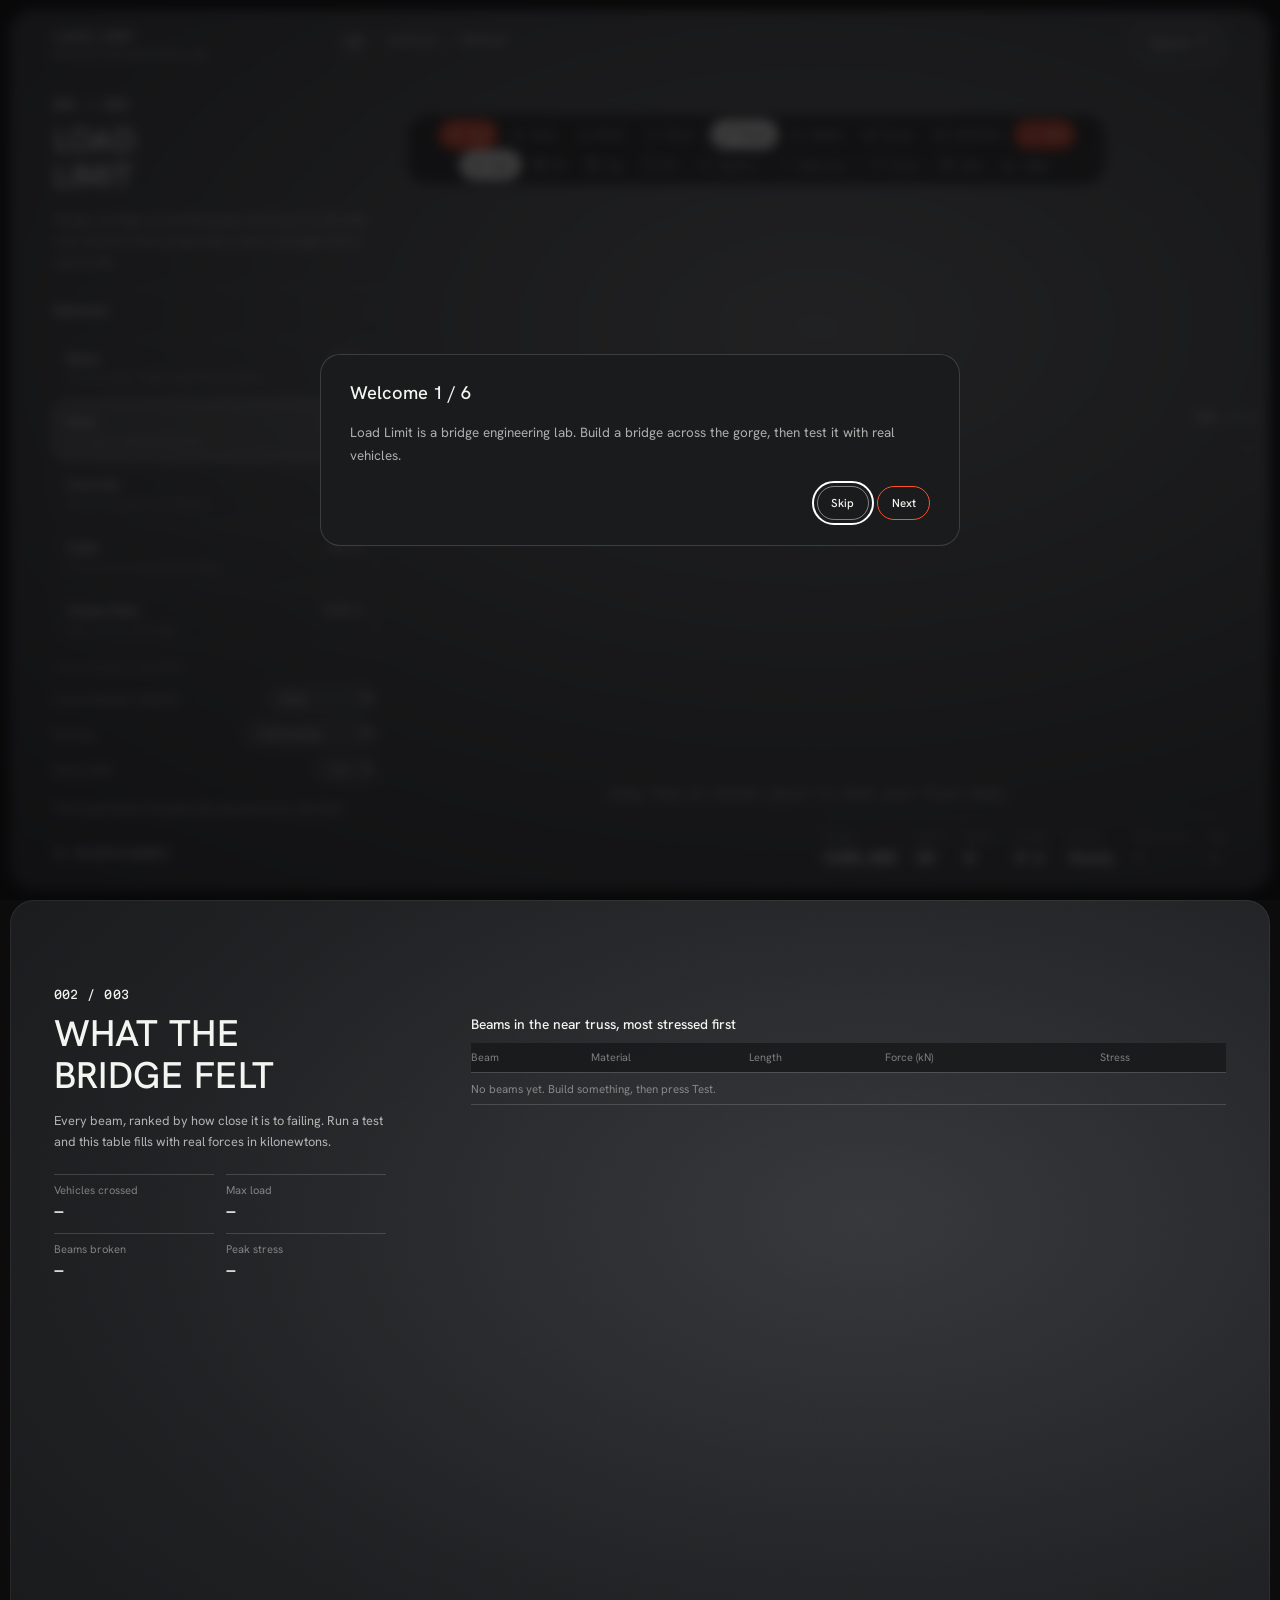
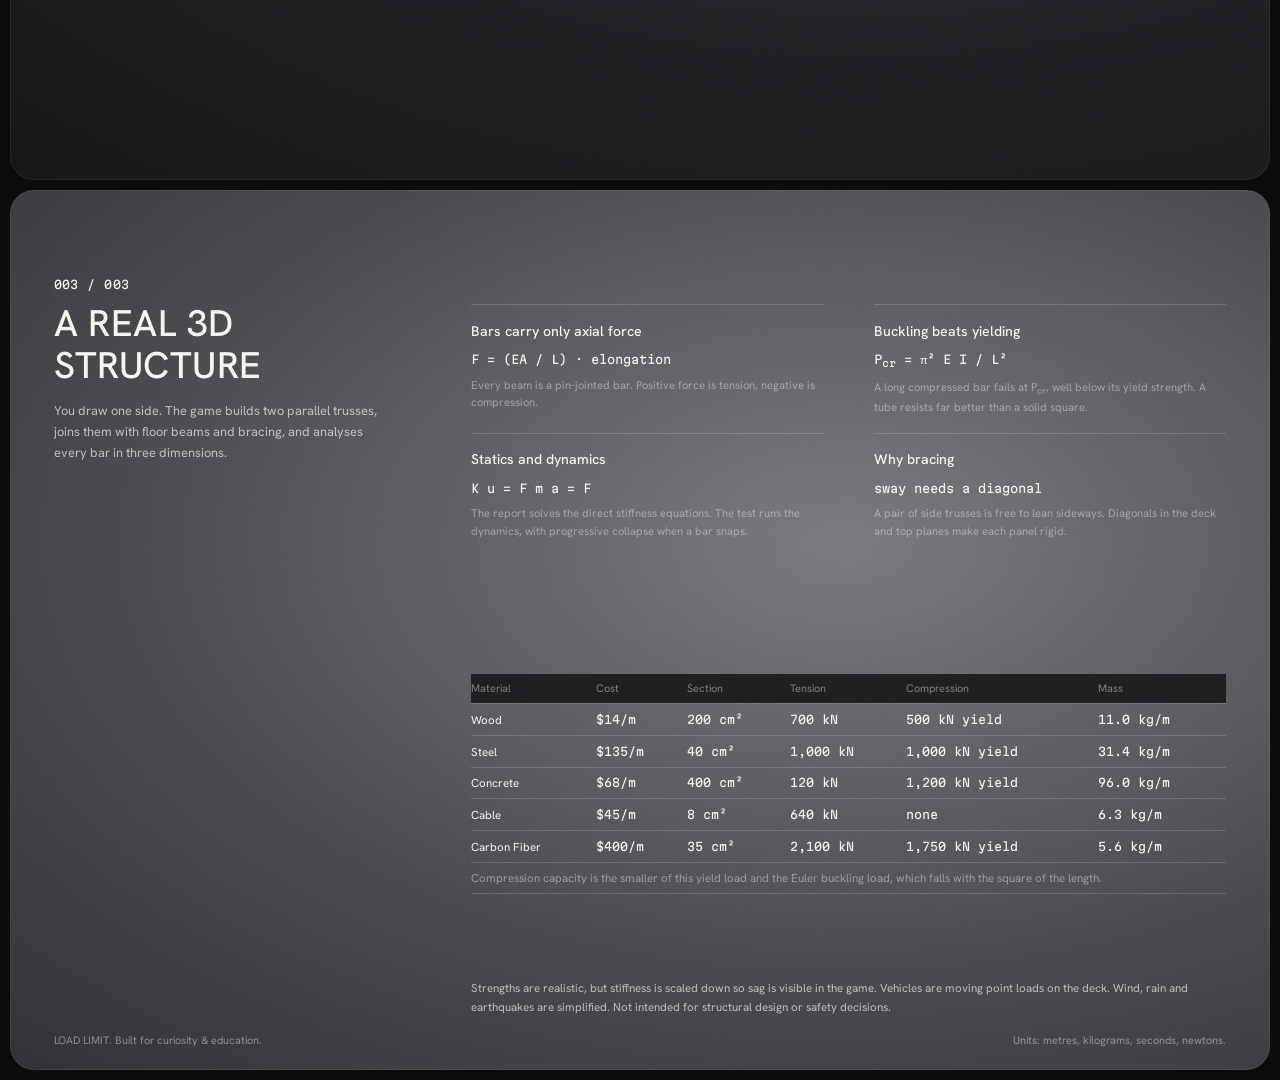
==== commit 20c3fa91: "Add files via upload" ====
--- a/index.html
+++ b/index.html
@@ -1,320 +1,1218 @@
 <!DOCTYPE html>
 <html lang="en">
 <head>
-<meta charset="UTF-8"/>
-<meta name="viewport" content="width=device-width,initial-scale=1.0"/>
-<title>Load Limit — Bridge Engineering Lab</title>
-<link rel="stylesheet" href="style.css"/>
+<meta charset="utf-8">
+<meta name="viewport" content="width=device-width, initial-scale=1, viewport-fit=cover">
+<title>Load Limit | Bridge Engineering Lab</title>
+<meta name="description" content="Design a bridge, then test it in 3D. Real structural analysis with tension, compression, buckling, bracing, wind and earthquakes, from a bicycle to a 200 tonne train.">
+<meta name="theme-color" content="#0c0c0d">
+<link rel="icon" href="data:image/svg+xml,%3Csvg xmlns='http://www.w3.org/2000/svg' viewBox='0 0 32 32'%3E%3Crect width='32' height='32' rx='8' fill='%23202123'/%3E%3Cpath d='M3 20h26M5 20l5-9 6 9 6-9 5 9' fill='none' stroke='%23fff' stroke-width='1.6' stroke-linejoin='round'/%3E%3Ccircle cx='16' cy='11' r='2.4' fill='%23ff4f2e'/%3E%3C/svg%3E">
+<link rel="preconnect" href="https://fonts.googleapis.com">
+<link rel="preconnect" href="https://fonts.gstatic.com" crossorigin>
+<link href="https://fonts.googleapis.com/css2?family=Hanken+Grotesk:wght@300;400;500;600&family=Martian+Mono:wght@400;500&display=swap" rel="stylesheet">
+<style>
+/* ==========================================================================
+   LOAD LIMIT | Bridge Engineering Lab
+   Same design system as the rest of the portfolio: graphite gradients, bone
+   white type, one signal red. Hanken Grotesk for copy, Martian Mono for data.
+   ========================================================================== */
+:root {
+  --bg: #0c0c0d; --ink: #f4f4f1; --ink-2: rgba(244,244,241,.68); --ink-3: rgba(244,244,241,.44);
+  --line: rgba(255,255,255,.15); --signal: #ff4f2e; --amber: #ffbe3c; --blue: #6eb0ff;
+  --frame: 10px; --pad: clamp(22px, 3.4vw, 52px); --colB: 26vw; --ease: cubic-bezier(.2,.7,.1,1);
+  --sans: "Hanken Grotesk", ui-sans-serif, system-ui, -apple-system, "Segoe UI", Roboto, Helvetica, Arial, sans-serif;
+  --mono: "Martian Mono", ui-monospace, "SF Mono", Menlo, Consolas, monospace;
+}
+*, *::before, *::after { box-sizing: border-box; margin: 0; padding: 0; }
+html { scroll-behavior: smooth; background: var(--bg); -webkit-text-size-adjust: 100%; }
+html.modal-open { overflow: hidden; }
+body { background: var(--bg); color: var(--ink); font-family: var(--sans); font-size: 16px; line-height: 1.5; -webkit-font-smoothing: antialiased; overflow-x: hidden; }
+a { color: inherit; text-decoration: none; }
+ul, ol { list-style: none; }
+button { font: inherit; color: inherit; background: none; border: 0; cursor: pointer; }
+select { font: inherit; }
+::selection { background: var(--signal); color: #fff; }
+:focus-visible { outline: 2px solid #fff; outline-offset: 3px; border-radius: 3px; }
+.mono { font-family: var(--mono); }
+.skip { position: fixed; left: 12px; top: -60px; z-index: 100; background: #fff; color: #111; padding: .6rem 1rem; border-radius: 999px; font-size: .8rem; }
+.skip:focus { top: 12px; }
+
+/* header */
+.site-header { position: fixed; top: 0; left: 0; right: 0; z-index: 50; height: 96px; pointer-events: none; }
+.site-header::before { content: ""; position: absolute; inset: 0 0 -24px 0; z-index: -1; background: linear-gradient(to bottom, rgba(12,12,13,.8), rgba(12,12,13,0)); transition: opacity .5s ease; }
+.is-top .site-header::before { opacity: 0; }
+.site-header > * { pointer-events: auto; }
+.brand { position: absolute; left: calc(var(--frame) + var(--pad)); top: 30px; display: flex; flex-direction: column; gap: 5px; }
+.brand-name { font-weight: 600; font-size: .8125rem; letter-spacing: .1em; line-height: 1.1; }
+.brand-sub { font-size: .625rem; letter-spacing: .14em; font-weight: 500; opacity: .62; line-height: 1.1; }
+.nav { position: absolute; left: calc(var(--frame) + var(--colB)); top: 30px; display: flex; font-size: .8125rem; font-weight: 500; }
+.nav a { position: relative; opacity: .7; transition: opacity .25s ease; padding-bottom: 4px; }
+.nav a + a { margin-left: 1.9em; }
+.nav a + a::before { content: "/"; position: absolute; left: -1.25em; opacity: .45; }
+.nav a:hover, .nav a.is-active { opacity: 1; }
+.nav a.is-active::after { content: ""; position: absolute; left: 0; right: 0; bottom: 0; height: 1px; background: currentColor; }
+.pill { position: absolute; right: calc(var(--frame) + var(--pad)); top: 22px; padding: .68rem 1.15rem; font-size: .78rem; font-weight: 500; border: 1px solid rgba(255,255,255,.55); border-radius: 999px; background: rgba(255,255,255,.03); backdrop-filter: blur(6px); -webkit-backdrop-filter: blur(6px); transition: background .3s ease, color .3s ease; }
+.pill:hover { background: #fff; color: #111; }
+.ico { width: .72rem; height: .72rem; fill: none; stroke: currentColor; stroke-width: 1.3; stroke-linecap: round; stroke-linejoin: round; margin-left: .35rem; }
+.rail { position: fixed; right: calc(var(--frame) + 14px); top: 50%; transform: translateY(-50%); z-index: 40; display: flex; flex-direction: column; align-items: flex-end; gap: 10px; }
+.rail a { display: flex; align-items: center; gap: 10px; padding: 4px 0; }
+.rail .num { font-size: .58rem; opacity: 0; transform: translateX(6px); transition: opacity .4s ease, transform .5s var(--ease); }
+.rail i { display: block; width: 14px; height: 1px; background: rgba(255,255,255,.4); transition: width .5s var(--ease), background .3s ease; }
+.rail a.is-active .num { opacity: .9; transform: none; }
+.rail a.is-active i { width: 30px; background: #fff; }
+
+/* slides */
+main { padding-top: var(--frame); }
+.slide { --g1: #5d5e61; --g2: #37383b; --g3: #18191b; --gx: 70%; --gy: 38%;
+  position: relative; isolation: isolate; overflow: hidden;
+  height: calc(100vh - 2 * var(--frame)); height: calc(100svh - 2 * var(--frame)); min-height: 780px;
+  margin: 0 var(--frame) var(--frame); border-radius: 24px;
+  background: radial-gradient(130% 110% at var(--gx) var(--gy), var(--g1) 0%, var(--g2) 46%, var(--g3) 100%);
+  box-shadow: inset 0 0 0 1px rgba(255,255,255,.06); }
+.slide[data-tone="light"] { --g1: #77787b; --g2: #47484b; --g3: #1c1d1f; }
+.slide[data-tone="dark"] { --g1: #36373a; --g2: #1f2022; --g3: #0e0f10; }
+.slide::after { content: ""; position: absolute; inset: 0; z-index: 6; pointer-events: none; opacity: .1; mix-blend-mode: overlay;
+  background-image: url("data:image/svg+xml,%3Csvg xmlns='http://www.w3.org/2000/svg' width='220' height='220'%3E%3Cfilter id='n'%3E%3CfeTurbulence type='fractalNoise' baseFrequency='.85' numOctaves='2' stitchTiles='stitch'/%3E%3C/filter%3E%3Crect width='100%25' height='100%25' filter='url(%23n)'/%3E%3C/svg%3E"); }
+.stage { position: absolute; inset: 0; z-index: 1; opacity: 0; }
+.slide.in .stage { opacity: 1; transition: opacity 1.2s ease; }
+.stage canvas { display: block; touch-action: none; }
+.index { position: absolute; z-index: 3; left: var(--pad); top: calc(13% - 28px); font-size: .72rem; letter-spacing: .04em; }
+
+/* copy + type */
+.copy, .col { position: absolute; z-index: 3; left: var(--pad); top: 13%; width: clamp(260px, 26vw, 400px); }
+.col { bottom: 74px; overflow-y: auto; overflow-x: hidden; padding-right: 10px; scrollbar-width: thin; scrollbar-color: rgba(255,255,255,.25) transparent; }
+.title { font-weight: 500; font-size: clamp(1.5rem, 2.9vw, 3.3rem); line-height: 1.06; letter-spacing: .012em; }
+.bench .title { font-size: clamp(1.5rem, 2.5vw, 2.8rem); }
+.line { display: block; overflow: hidden; padding: .06em 0; margin: -.06em 0; }
+.line > span { display: block; transform: translateY(112%); }
+.slide.in .line > span { transform: none; transition: transform 1.2s var(--ease); transition-delay: calc(var(--i, 0) * 100ms + 200ms); }
+.desc { margin-top: .9rem; max-width: 24rem; font-size: .8rem; line-height: 1.65; color: var(--ink-2); }
+.banner { margin-top: .8rem; padding-left: .8rem; border-left: 1px solid var(--signal); font-size: .74rem; line-height: 1.55; color: var(--ink-2); max-width: 24rem; }
+.banner:empty { display: none; }
+[data-r] { opacity: 0; }
+.slide.in [data-r] { opacity: 1; transition: opacity 1s ease calc(var(--d, 0) * 1ms + 300ms); }
+.foot { position: absolute; z-index: 4; left: var(--pad); bottom: 26px; font-size: .8rem; font-weight: 500; }
+.cue { display: inline-flex; align-items: center; }
+.cue svg { width: .8rem; height: .8rem; fill: none; stroke: currentColor; stroke-width: 1.3; stroke-linecap: round; stroke-linejoin: round; margin-right: .55rem; animation: nudge 1.9s var(--ease) infinite; }
+@keyframes nudge { 0%, 100% { transform: translateY(-2px); } 50% { transform: translateY(3px); } }
+
+/* buttons + accordions */
+.btns { display: flex; flex-wrap: wrap; gap: .4rem; margin-top: .55rem; }
+.btn { padding: .45rem .85rem; font-size: .72rem; font-weight: 500; border: 1px solid rgba(255,255,255,.45); border-radius: 999px; transition: background .25s ease, color .25s ease, border-color .25s ease; text-align: left; }
+.btn:hover { background: #fff; color: #111; }
+.btn.primary { border-color: var(--signal); }
+.btn.primary:hover { background: var(--signal); border-color: var(--signal); color: #fff; }
+.btn[aria-pressed="true"] { background: #fff; color: #111; border-color: #fff; }
+.accs { margin-top: 1rem; border-top: 1px solid var(--line); }
+.acc { border-bottom: 1px solid var(--line); }
+.acc > summary { list-style: none; cursor: pointer; padding: .75rem 0; font-size: .82rem; font-weight: 500; display: flex; justify-content: space-between; align-items: center; }
+.acc > summary::-webkit-details-marker { display: none; }
+.acc > summary::after { content: "+"; font-family: var(--mono); font-size: .8rem; color: var(--ink-3); }
+.acc[open] > summary::after { content: "\2212"; }
+.acc > div { padding: 0 0 .9rem; }
+.acc p.h { margin-top: .7rem; font-size: .7rem; color: var(--ink-3); }
+.acc p.h:first-child { margin-top: 0; }
+.mat, .veh, .chal { display: grid; grid-template-columns: 1fr auto; gap: .1rem .8rem; width: 100%; padding: .55rem .7rem; margin-top: .4rem; text-align: left; border: 1px solid var(--line); border-radius: 12px; transition: border-color .2s ease, background .2s ease; }
+.mat:hover, .veh:hover, .chal:hover { border-color: rgba(255,255,255,.5); }
+.mat[aria-pressed="true"], .veh[aria-pressed="true"], .chal[aria-pressed="true"] { border-color: #fff; background: rgba(255,255,255,.1); }
+.mn, .veh span, .chal span { font-size: .8rem; font-weight: 500; }
+.mp, .veh em, .chal em { font-family: var(--mono); font-style: normal; font-size: .64rem; color: var(--ink-2); align-self: center; }
+.mb, .chal small { grid-column: 1 / -1; font-size: .68rem; color: var(--ink-3); }
+.vgrid { display: grid; grid-template-columns: 1fr 1fr; gap: 0 .4rem; }
+.vgrid .veh { grid-template-columns: 1fr; }
+.row2 { display: flex; align-items: center; justify-content: space-between; gap: .8rem; margin-top: .55rem; font-size: .72rem; color: var(--ink-2); }
+.row2 select { background: rgba(255,255,255,.08); color: var(--ink); border: 1px solid var(--line); border-radius: 999px; padding: .25rem .6rem; font-size: .72rem; }
+.row2 select option { color: #111; }
+.chk { display: flex; align-items: center; gap: .6rem; margin-top: .55rem; font-size: .74rem; color: var(--ink-2); cursor: pointer; }
+.chk input { appearance: none; -webkit-appearance: none; width: 30px; height: 16px; border-radius: 999px; border: 1px solid rgba(255,255,255,.5); position: relative; cursor: pointer; transition: background .25s ease; flex: none; }
+.chk input::after { content: ""; position: absolute; top: 2px; left: 2px; width: 10px; height: 10px; border-radius: 50%; background: #fff; transition: transform .25s var(--ease); }
+.chk input:checked { background: var(--signal); border-color: var(--signal); }
+.chk input:checked::after { transform: translateX(14px); }
+.tips li { margin-top: .5rem; font-size: .72rem; line-height: 1.55; color: var(--ink-2); }
+.tips b { color: var(--ink); font-weight: 600; }
+.sgrid { display: grid; grid-template-columns: 1fr 1fr; gap: .3rem .8rem; }
+.sgrid div { padding: .4rem 0; border-top: 1px solid var(--line); font-size: .7rem; color: var(--ink-3); }
+.sgrid b { display: block; margin-top: .15rem; font-family: var(--mono); font-size: .88rem; font-weight: 500; color: var(--ink); }
+.achs li { padding: .45rem 0; border-top: 1px solid var(--line); font-size: .7rem; color: var(--ink-3); }
+.achs li b { display: block; font-size: .76rem; font-weight: 500; }
+.achs li.on { color: var(--ink-2); } .achs li.on b { color: #fff; }
+.legend3 { display: flex; gap: 1rem; margin-top: .5rem; font-size: .66rem; color: var(--ink-2); }
+.legend3 i { display: inline-block; width: 14px; height: 3px; border-radius: 2px; margin-right: .35rem; vertical-align: middle; }
+
+/* floating toolbar */
+.tools { position: absolute; z-index: 4; left: 31vw; right: calc(var(--pad) + 120px); top: 104px; display: flex; flex-wrap: wrap; justify-content: center; gap: .1rem; padding: .3rem; width: fit-content; margin: 0 auto; max-width: calc(69vw - var(--pad) - 120px); background: rgba(12,12,13,.55); border: 1px solid var(--line); border-radius: 22px; backdrop-filter: blur(8px); -webkit-backdrop-filter: blur(8px); }
+.tool { display: inline-flex; align-items: center; gap: .35rem; padding: .4rem .58rem; font-size: .68rem; font-weight: 500; border-radius: 999px; color: var(--ink-2); transition: background .2s ease, color .2s ease; white-space: nowrap; }
+.tool svg { width: .95rem; height: .95rem; fill: none; stroke: currentColor; stroke-width: 1.3; stroke-linecap: round; stroke-linejoin: round; flex: none; }
+.tool:hover { color: #fff; background: rgba(255,255,255,.1); }
+.tool[aria-pressed="true"] { background: #fff; color: #111; }
+.tool.tog[aria-pressed="true"] { background: rgba(255,79,46,.92); color: #fff; }
+.tool.primary { background: var(--signal); color: #fff; }
+.tool.primary:hover { background: #ff6a4d; }
+.tool.sep { margin-left: .4rem; position: relative; }
+.tool.sep::before { content: ""; position: absolute; left: -.3rem; top: 22%; bottom: 22%; width: 1px; background: var(--line); }
+.toast { position: absolute; z-index: 5; left: 50%; top: 208px; transform: translate(-50%, -6px); max-width: 60vw; padding: .5rem 1rem; font-size: .74rem; color: #fff; background: rgba(255,79,46,.18); border: 1px solid var(--signal); border-radius: 999px; opacity: 0; pointer-events: none; transition: opacity .3s ease, transform .3s var(--ease); }
+.toast.on { opacity: 1; transform: translate(-50%, 0); }
+.result { position: absolute; z-index: 4; left: 31vw; bottom: 96px; max-width: 34vw; font-size: .74rem; color: var(--ink-2); }
+.result:empty { display: none; }
+.result b { display: block; font-size: 1.05rem; font-weight: 500; color: #fff; margin-bottom: .2rem; }
+.result span { line-height: 1.5; }
+
+/* readouts */
+.hud { position: absolute; z-index: 4; right: var(--pad); bottom: 22px; display: flex; gap: clamp(12px, 1.6vw, 28px); padding-top: .8rem; border-top: 1px solid var(--line); }
+.hud > div { display: flex; flex-direction: column; gap: .3rem; }
+.hud dt { font-size: .64rem; line-height: 1.2; color: var(--ink-3); }
+.hud dd { font-family: var(--mono); font-size: .84rem; font-weight: 500; white-space: nowrap; }
+.hud .warn dd { color: var(--signal); } .hud .good dd { color: #8fe3a0; }
+
+/* analysis + method */
+.stats2 { margin-top: 1.4rem; }
+.stats2 .sgrid { grid-template-columns: 1fr 1fr; }
+.tables { position: absolute; z-index: 3; left: 36vw; right: var(--pad); top: 13%; bottom: 7%; display: flex; flex-direction: column; opacity: 0; }
+.slide.in .tables { opacity: 1; transition: opacity 1.2s ease .2s; }
+.tables h3 { font-size: .86rem; font-weight: 500; margin-bottom: .5rem; }
+.tscroll { overflow: auto; min-height: 0; flex: 1; scrollbar-width: thin; scrollbar-color: rgba(255,255,255,.25) transparent; }
+.tbl, .rt { width: 100%; border-collapse: collapse; }
+.tbl th, .rt th { position: sticky; top: 0; background: rgba(24,25,27,.92); font-weight: 400; font-size: .68rem; color: var(--ink-3); text-align: left; padding: .4rem .6rem .4rem 0; border-bottom: 1px solid var(--line); }
+.tbl td, .rt td { font-family: var(--mono); font-size: .72rem; padding: .42rem .6rem .42rem 0; border-bottom: 1px solid var(--line); white-space: nowrap; }
+.rt td:first-child, .tbl td:first-child { font-family: var(--sans); }
+.rt tr.tot td { color: #fff; font-weight: 500; }
+.t-com { color: var(--signal); } .t-amb { color: var(--amber); } .t-zer { color: var(--ink-3); }
+.fb { display: inline-block; width: 80px; height: 6px; background: rgba(255,255,255,.08); vertical-align: middle; position: relative; }
+.fb i { position: absolute; left: 0; top: 0; bottom: 0; background: linear-gradient(90deg, #fff, var(--amber), var(--signal)); }
+.empty { padding: .8rem 0; font-size: .76rem; color: var(--ink-3); font-family: var(--sans) !important; }
+.formulas { position: absolute; z-index: 3; left: 36vw; right: var(--pad); top: 13%; display: grid; grid-template-columns: 1fr 1fr; gap: 0 3.2rem; }
+.formula { padding: .95rem 0 1.05rem; border-top: 1px solid var(--line); }
+.formula b { display: block; font-weight: 500; font-size: .88rem; margin-bottom: .45rem; }
+.formula code { display: block; font-family: var(--mono); font-size: .74rem; line-height: 1.8; color: var(--ink); }
+.formula p { margin-top: .4rem; font-size: .7rem; line-height: 1.55; color: var(--ink-3); }
+.methodtbl { position: absolute; z-index: 3; left: 36vw; right: var(--pad); top: 55%; bottom: 80px; overflow: auto; scrollbar-width: thin; }
+.fine { position: absolute; z-index: 3; left: 36vw; right: var(--pad); bottom: 54px; font-size: .72rem; line-height: 1.6; color: var(--ink-2); max-width: 52rem; }
+.legal { position: absolute; z-index: 4; left: var(--pad); right: var(--pad); bottom: 22px; display: flex; justify-content: space-between; gap: 2rem; font-size: .68rem; color: var(--ink-3); }
+
+/* modal */
+.modal { position: fixed; inset: 0; z-index: 120; display: flex; align-items: center; justify-content: center; padding: 1.5rem; background: rgba(8,8,9,.78); backdrop-filter: blur(6px); }
+.modal[hidden] { display: none; }
+.panel { width: min(640px, 100%); max-height: 86vh; overflow: auto; padding: 1.6rem 1.8rem; background: #1a1b1d; border: 1px solid var(--line); border-radius: 20px; }
+.panel h2 { font-size: 1.15rem; font-weight: 500; margin-bottom: .9rem; }
+.panel p { font-size: .84rem; line-height: 1.65; color: var(--ink-2); margin-top: .6rem; }
+.panel p:first-child { margin-top: 0; }
+.panel strong { color: #fff; font-weight: 600; }
+.panel ul { margin-top: .6rem; } .panel li { font-size: .8rem; line-height: 1.6; color: var(--ink-2); margin-top: .35rem; }
+.panel .mbtns { display: flex; gap: .5rem; justify-content: flex-end; margin-top: 1.2rem; }
+.opts { display: grid; gap: .45rem; margin-top: .9rem; }
+.opt.right { background: #2f7a45; border-color: #2f7a45; color: #fff; } .opt.wrong { background: #8b2d1e; border-color: #8b2d1e; color: #fff; }
+.qx { min-height: 2.6em; }
+.keys { columns: 2; } .keys kbd { font-family: var(--mono); font-size: .7rem; padding: .1rem .4rem; border: 1px solid var(--line); border-radius: 6px; margin-right: .4rem; color: #fff; }
+.log li { margin-top: .6rem; }
+.noscript { position: fixed; inset: auto 0 0 0; z-index: 200; padding: 1rem; background: #fff; color: #111; text-align: center; font-size: .85rem; }
+
+/* small screens */
+@media (max-width: 860px) {
+  :root { --colB: var(--pad); }
+  .nav, .rail { display: none; }
+  .slide { min-height: calc(100svh - 20px); height: auto; border-radius: 18px; padding-bottom: 80px; }
+  .copy, .col { position: relative; left: auto; top: auto; bottom: auto; width: auto; padding: 108px var(--pad) 0; overflow: visible; }
+  .index { top: 84px; }
+  .title, .bench .title { font-size: clamp(1.7rem, 8.6vw, 2.8rem); }
+  .bench { display: flex; flex-direction: column; }
+  .bench .col { display: contents; }
+  .bench .intro { order: 1; padding: 108px var(--pad) 0; }
+  .bench .banner { order: 2; margin: .8rem var(--pad) 0; }
+  .bench .tools { position: relative; order: 3; left: auto; right: auto; top: auto; width: auto; max-width: none; margin: 1rem var(--pad) 0; justify-content: flex-start; }
+  .bench .stage { position: relative; order: 4; height: 60svh; min-height: 340px; margin-top: .6rem; opacity: 1; }
+  .bench .toast { top: auto; bottom: 90px; max-width: 86vw; }
+  .bench .result { position: relative; order: 5; left: auto; bottom: auto; max-width: none; margin: .8rem var(--pad) 0; }
+  .bench .hud { position: relative; order: 6; right: auto; bottom: auto; margin: 1rem var(--pad) 0; flex-wrap: wrap; }
+  .bench .accs { order: 7; margin: 1rem var(--pad) 0; }
+  .foot { display: none; }
+  .tables, .formulas, .methodtbl, .fine { position: relative; left: auto; right: auto; top: auto; bottom: auto; margin: 1.6rem var(--pad) 0; }
+  .tables { opacity: 1; } .tscroll { max-height: 360px; }
+  .formulas { grid-template-columns: 1fr; }
+  .legal { position: relative; left: auto; right: auto; bottom: auto; flex-direction: column; gap: .6rem; margin: 2rem var(--pad) 0; }
+}
+@media (max-width: 1180px) and (min-width: 861px) { .tool .t { display: none; } .tool { padding: .5rem .55rem; } .tools { right: calc(var(--pad) + 100px); } }
+@media (prefers-reduced-motion: reduce) {
+  html { scroll-behavior: auto; }
+  .stage, .tables, .line > span, [data-r] { opacity: 1 !important; transform: none !important; transition: none !important; }
+  .cue svg { animation: none; }
+}
+</style>
 </head>
+
 <body>
-<div class="app-shell">
-
-  <!-- ── TOP HUD ── -->
-  <header class="hud-top">
-    <div class="title-block">
-      <h1 class="game-title">LOAD <span>LIMIT</span></h1>
-      <div class="game-subtitle">Bridge Engineering Lab</div>
-    </div>
-    <div id="mode-badge" class="mode-badge" style="display:none"></div>
-    <div class="hud-stats">
-      <div class="hud-stat"><div class="hud-stat-label">Budget</div><div class="hud-stat-value" id="hud-budget">$300,000</div></div>
-      <div class="hud-stat"><div class="hud-stat-label">Spent</div><div class="hud-stat-value" id="hud-spent">$0</div></div>
-      <div class="hud-stat"><div class="hud-stat-label">Beams</div><div class="hud-stat-value" id="hud-beams">0</div></div>
-      <div class="hud-stat"><div class="hud-stat-label">Length</div><div class="hud-stat-value" id="hud-length">0m</div></div>
-      <div class="hud-stat"><div class="hud-stat-label">Status</div><div class="hud-stat-value" id="hud-wave">Ready</div></div>
-    </div>
-    <div class="hud-actions">
-      <button class="btn-primary" id="btn-test">▶ Test</button>
-      <button class="btn-secondary" id="btn-replay">⏮</button>
-      <button class="btn-secondary" id="btn-undo">↩ Undo</button>
-      <button class="btn-secondary" id="btn-reset">↺ Reset</button>
-      <button class="btn-secondary" id="btn-share">🔗</button>
-      <button class="btn-secondary" id="btn-shortcuts">?</button>
-      <a href="landing.html" class="btn-secondary nav-icon">🏠</a>
-      <a href="about.html" target="_blank" class="btn-secondary nav-icon">📖</a>
-    </div>
-  </header>
-
-  <!-- ── LEVEL BAR ── -->
-  <div class="level-bar">
-    <div id="level-tabs"></div>
-    <div id="level-desc" class="level-desc"></div>
-    <button class="btn-tiny" id="btn-free-build">✕ Exit Challenge</button>
-  </div>
-
-  <!-- ── MAIN ── -->
-  <main class="game-area">
-
-    <!-- ════ LEFT SIDEBAR ════ -->
-    <aside class="sidebar sidebar-left">
-
-      <!-- 1: MATERIALS -->
-      <div class="panel-section open" data-section="materials">
-        <div class="panel-header mat-header" onclick="toggleSection(this)">
-          <span>🧱 Materials</span><span class="chevron">▾</span>
-        </div>
-        <div class="panel-body">
-          <button class="material-card" data-material="delete">
-            <div class="mc-row"><span class="mc-swatch" style="background:#d4483a"></span><span class="mc-name">🗑 Delete Mode</span></div>
-            <div class="mc-sub">Click any beam to erase it safely</div>
-          </button>
-          <button class="material-card" data-material="screw">
-            <div class="mc-row"><span class="mc-swatch" style="background:#e8a33d"></span><span class="mc-name">⚙️ Junction Screw</span></div>
-            <div class="mc-sub">Click beam → adds a connect dot</div>
-          </button>
-          <button class="material-card active" data-material="wood">
-            <div class="mc-row"><span class="mc-swatch" style="background:#c89a64"></span><span class="mc-name">Wood</span><span class="mc-price">$14/m</span></div>
-            <div class="mc-bar"><span class="f"></span><span class="f"></span><span></span><span></span><span></span></div>
-            <div class="mc-sub">Cheap & light. Snaps under heavy loads.</div>
-          </button>
-          <button class="material-card" data-material="steel">
-            <div class="mc-row"><span class="mc-swatch" style="background:#a9bdce"></span><span class="mc-name">Steel</span><span class="mc-price">$135/m</span></div>
-            <div class="mc-bar"><span class="f"></span><span class="f"></span><span class="f"></span><span class="f"></span><span class="f"></span></div>
-            <div class="mc-sub">Strongest standard material.</div>
-          </button>
-          <button class="material-card" data-material="concrete">
-            <div class="mc-row"><span class="mc-swatch" style="background:#b3b1a6"></span><span class="mc-name">Concrete</span><span class="mc-price">$68/m</span></div>
-            <div class="mc-bar"><span class="f"></span><span class="f"></span><span class="f"></span><span></span><span></span></div>
-            <div class="mc-sub">Decent strength, very heavy.</div>
-          </button>
-          <button class="material-card" data-material="cable">
-            <div class="mc-row"><span class="mc-swatch" style="background:#f0c040"></span><span class="mc-name">Cable</span><span class="mc-price">$45/m</span></div>
-            <div class="mc-bar"><span class="f" style="background:#f0c040"></span><span class="f" style="background:#f0c040"></span><span class="f" style="background:#f0c040"></span><span></span><span></span></div>
-            <div class="mc-sub">Tension only. Suspension bridges.</div>
-          </button>
-          <button class="material-card" data-material="carbon">
-            <div class="mc-row"><span class="mc-swatch" style="background:#7a5cc0"></span><span class="mc-name">Carbon Fiber</span><span class="mc-price">$400/m</span></div>
-            <div class="mc-bar"><span class="f" style="background:#7a5cc0"></span><span class="f" style="background:#7a5cc0"></span><span class="f" style="background:#7a5cc0"></span><span class="f" style="background:#7a5cc0"></span><span class="f" style="background:#7a5cc0"></span></div>
-            <div class="mc-sub">Ultra-strong, ultra-light.</div>
-          </button>
-        </div>
+<a class="skip" href="#simulator">Skip to the bridge lab</a>
+<header class="site-header">
+  <a class="brand" href="#home" aria-label="Load Limit, back to top"><span class="brand-name">LOAD LIMIT</span><span class="brand-sub">BRIDGE ENGINEERING LAB</span></a>
+  <nav class="nav" aria-label="Sections"><a href="#simulator" data-nav="0">Lab</a><a href="#analysis" data-nav="1">Analysis</a><a href="#method" data-nav="2">Method</a></nav>
+  <a class="pill" href="https://github.com/notivanly/BridgeGame" target="_blank" rel="noopener noreferrer">Source<svg class="ico" viewBox="0 0 12 12" aria-hidden="true"><path d="M3 9l6-6M4 3h5v5"/></svg></a>
+</header>
+<aside class="rail" aria-label="Section progress">
+  <a href="#simulator" data-rail="0" aria-label="Lab"><span class="num mono">001</span><i></i></a>
+  <a href="#analysis" data-rail="1" aria-label="Analysis"><span class="num mono">002</span><i></i></a>
+  <a href="#method" data-rail="2" aria-label="Method"><span class="num mono">003</span><i></i></a>
+</aside>
+
+<main id="home">
+  <!-- ===== 001 LAB ===== -->
+  <section class="slide bench" id="simulator" data-slide data-tone="light" style="--gx:64%; --gy:36%" aria-label="Bridge lab"><span id="slideBenchAnchor"></span>
+    <div class="stage"><canvas id="cv" aria-label="Bridge canvas. Pointer-based: in the side view, drag from an anchor to draw beams. In 3D, drag to orbit the camera. Results are listed below the canvas."></canvas></div>
+    <p class="index mono"><span>001</span> / 003</p>
+
+    <div class="col">
+      <div class="intro">
+        <h1 class="title"><span class="line"><span style="--i:0">LOAD</span></span><span class="line"><span style="--i:1">LIMIT</span></span></h1>
+        <p class="desc" data-r style="--d:450">Design a bridge across the gorge, then test it in 3D with real vehicles. Every beam has a cost, a strength and a way to fail.</p>
       </div>
-
-      <!-- 2: BUILD TOOLS -->
-      <div class="panel-section open" data-section="build">
-        <div class="panel-header build-header" onclick="toggleSection(this)">
-          <span>🔧 Build Tools</span><span class="chevron">▾</span>
-        </div>
-        <div class="panel-body">
-          <button class="tool-btn" id="btn-sym">⟺ Symmetry Mode</button>
-          <button class="tool-btn" id="btn-copy">⧉ Copy Left Half</button>
-          <button class="tool-btn" id="btn-grid-snap">⊞ Grid Snap</button>
-          <button class="tool-btn" id="btn-night">🌙 Night Mode</button>
-          <div class="tool-group-label">Templates</div>
-          <button class="tool-btn template-btn" data-template="simple">━ Simple Beam</button>
-          <button class="tool-btn template-btn" data-template="pratt">╫ Pratt Truss</button>
-          <button class="tool-btn template-btn" data-template="warren">⟋ Warren Truss</button>
-          <button class="tool-btn template-btn" data-template="arch">⌢ Arch Bridge</button>
-          <button class="tool-btn template-btn" data-template="suspension">∫ Suspension</button>
-          <div class="tool-group-label">📚 Lessons</div>
-          <button class="tool-btn lesson-btn" data-lesson="0">1: Why Beams Fail</button>
-          <button class="tool-btn lesson-btn" data-lesson="1">2: Triangle Strength</button>
-          <button class="tool-btn lesson-btn" data-lesson="2">3: Material Choice</button>
-          <button class="tool-btn lesson-btn" data-lesson="3">4: Tension vs Compression</button>
-        </div>
-      </div>
-
-      <!-- 3: TEST TOOLS -->
-      <div class="panel-section open" data-section="test">
-        <div class="panel-header test-header" onclick="toggleSection(this)">
-          <span>🧪 Test Tools</span><span class="chevron">▾</span>
-        </div>
-        <div class="panel-body">
-          <button class="tool-btn" id="btn-sandbox">🟢 Sandbox Mode</button>
-          <button class="tool-btn" id="btn-autospawn">🤖 Auto-Spawn</button>
-          <button class="tool-btn" id="btn-slow">🐢 Slow Motion</button>
-          <button class="tool-btn" id="btn-force-overlay">⟷ Force Diagram</button>
-          <button class="tool-btn" id="btn-quiz">🧠 Take Quiz</button>
-          <button class="tool-btn" id="btn-wind">💨 Wind Burst</button>
-          <button class="tool-btn" id="btn-quake">🌋 Earthquake</button>
-          <button class="tool-btn" id="btn-rain">🌧 Rain Storm</button>
-          <div class="tool-group-label">Time Scale</div>
-          <div class="time-row">
-            <button class="tool-btn time-btn" data-speed="0.5">0.5×</button>
-            <button class="tool-btn time-btn active-tool" data-speed="1">1×</button>
-            <button class="tool-btn time-btn" data-speed="2">2×</button>
-          </div>
-        </div>
-      </div>
-
-      <!-- 4: EXTRA -->
-      <div class="panel-section open" data-section="extra">
-        <div class="panel-header extra-header" onclick="toggleSection(this)">
-          <span>⚙️ Extra</span><span class="chevron">▾</span>
-        </div>
-        <div class="panel-body">
-          <div class="tool-group-label">Analysis</div>
-          <button class="tool-btn" id="btn-report">📄 Engineering Report</button>
-          <button class="tool-btn" id="btn-export-csv">📊 Export CSV</button>
-          <button class="tool-btn" id="btn-save-compare">⊕ Save for Comparison</button>
-          <button class="tool-btn" id="btn-compare">⚖ Compare Designs</button>
-          <div class="tool-group-label">Save Design</div>
-          <input type="text" id="save-name-input" class="save-input" placeholder="Design name…"/>
-          <button class="tool-btn" id="btn-save">💾 Save Current</button>
-          <button class="tool-btn" id="btn-restore-auto">↩ Restore Auto-Save</button>
-          <div id="saves-list" class="saves-list"></div>
-          <div class="tool-group-label">Best Scores</div>
-          <div id="lb-panel"></div>
-          <div class="tool-group-label" style="margin-top:10px">🕐 Update Log</div>
-          <div id="update-log"></div>
-        </div>
-      </div>
-
-    </aside>
-
-    <!-- ════ CANVAS ════ -->
-    <div class="stage-wrap">
-      <canvas id="stage" width="900" height="600"></canvas>
-      <div class="banner" id="banner">
-        <div class="banner-card">
-          <h2 id="banner-title">Result</h2>
-          <p id="banner-body">—</p>
-          <button class="btn-primary" id="banner-btn">Rebuild</button>
-        </div>
+      <p class="banner" id="chalBanner" data-r style="--d:520"></p>
+      <div class="accs" data-r style="--d:620">
+        <details class="acc" open><summary>Materials</summary><div>
+          <div id="mats"></div>
+          <p class="h">Cross members and deck</p>
+          <label class="row2">Cross-member material <select id="selCross"></select></label>
+          <label class="row2">Bracing <select id="selBrace"><option value="0">Floor beams only</option><option value="1">Deck bracing</option><option value="2">Full bracing</option></select></label>
+          <label class="row2">Deck width <select id="selWidth"><option value="4">4 m</option><option value="6">6 m</option><option value="8">8 m</option></select></label>
+          <p class="desc">The cost shown includes the second truss, the floor beams and the bracing, not just the beams you draw.</p>
+        </div></details>
+        <details class="acc"><summary>Build tools</summary><div>
+          <p class="h">Templates</p>
+          <div class="btns" id="tmpls"><button type="button" class="btn" data-tpl="simple">Simple beam</button><button type="button" class="btn" data-tpl="pratt">Pratt truss</button><button type="button" class="btn" data-tpl="warren">Warren truss</button><button type="button" class="btn" data-tpl="arch">Arch bridge</button><button type="button" class="btn" data-tpl="suspension">Suspension</button></div>
+          <div class="btns"><button type="button" class="btn" id="bCopy">Copy left half</button></div>
+          <p class="h">Lessons</p>
+          <div class="btns" id="lessons"></div>
+        </div></details>
+        <details class="acc"><summary>Test tools</summary><div>
+          <label class="chk"><input type="checkbox" id="cBox"> Sandbox mode (unlimited budget)</label>
+          <label class="chk"><input type="checkbox" id="cAuto"> Auto-spawn vehicles</label>
+          <p class="h">Time scale</p>
+          <div class="btns"><button type="button" class="btn" data-ts="0.5">0.5&times;</button><button type="button" class="btn" data-ts="1" aria-pressed="true">1&times;</button><button type="button" class="btn" data-ts="2">2&times;</button></div>
+          <p class="h">Disasters</p>
+          <div class="btns"><button type="button" class="btn" id="bWind">Wind burst</button><button type="button" class="btn" id="bQuake">Earthquake</button><button type="button" class="btn" id="bRain">Rain storm</button></div>
+          <div class="btns"><button type="button" class="btn" id="bQuiz">Take quiz</button></div>
+          <div class="legend3"><span><i style="background:var(--blue)"></i>Tension</span><span><i style="background:#ff8a30"></i>Compression</span><span><i style="background:var(--signal)"></i>Near snapping</span></div>
+        </div></details>
+        <details class="acc"><summary>Spawn vehicle</summary><div>
+          <p class="h">Lane</p>
+          <div class="btns"><button type="button" class="btn" data-lane="left">Left</button><button type="button" class="btn" data-lane="center" aria-pressed="true">Centre</button><button type="button" class="btn" data-lane="right">Right</button></div>
+          <div class="vgrid" id="vehs"></div>
+        </div></details>
+        <details class="acc"><summary>Challenges</summary><div id="chals"></div></details>
+        <details class="acc"><summary>Stats &amp; achievements</summary><div>
+          <div class="sgrid" id="sGrid"><div>Vehicles crossed<b id="sCross">&mdash;</b></div><div>Max load<b id="sLoad">&mdash;</b></div><div>Beams broken<b id="sBroke">&mdash;</b></div><div>Peak stress<b id="sPeak">&mdash;</b></div></div>
+          <p class="h">Achievements</p><ul class="achs" id="achs"></ul>
+        </div></details>
+        <details class="acc"><summary>Extra</summary><div>
+          <p class="h">Analysis</p>
+          <div class="btns"><button type="button" class="btn" id="bReport">Engineering report</button><button type="button" class="btn" id="bCsv">Export CSV</button><button type="button" class="btn" id="bCmpSave">Save for comparison</button><button type="button" class="btn" id="bCmp">Compare designs</button></div>
+          <p class="h">Save design</p>
+          <div class="btns"><button type="button" class="btn" id="bSave">Save current</button><button type="button" class="btn" id="bRestore">Restore auto-save</button></div>
+          <div class="btns"><button type="button" class="btn" id="bBest">Best scores</button><button type="button" class="btn" id="bLog">Update log</button><button type="button" class="btn" id="bHelp">How to play</button><button type="button" class="btn" id="bKeys">Shortcuts</button></div>
+        </div></details>
+        <details class="acc"><summary>Tips &amp; reference</summary><div><ul class="tips">
+          <li><b>Triangles are strong.</b> Every span needs diagonal bracing or it will sag.</li>
+          <li><b>Resonance builds.</b> Several vehicles in a row can make a bridge oscillate.</li>
+          <li><b>Blue is tension, orange is compression.</b> Force Diagram shows the load paths.</li>
+          <li><b>Suspension:</b> cable from tower top, down to the hangers, to the deck.</li>
+          <li><b>Screws:</b> click a beam with the Screw tool to add a joint anywhere along it.</li>
+          <li><b>Amber, then red, then snap.</b> Watch for red beams before sending something heavier.</li>
+          <li><b>It is 3D.</b> Try a wind burst, or put a heavy vehicle in the left lane.</li></ul></div></details>
       </div>
     </div>
 
-    <!-- ════ RIGHT SIDEBAR ════ -->
-    <aside class="sidebar sidebar-right">
-
-      <!-- 1: VEHICLES -->
-      <div class="panel-section open" data-section="vehicles">
-        <div class="panel-header veh-header" onclick="toggleSection(this)">
-          <span>🚗 Spawn Vehicle</span><span class="chevron">▾</span>
-        </div>
-        <div class="panel-body">
-          <button class="spawn-btn" data-type="bicycle"><span class="s-emoji">🚲</span><span class="s-info"><span class="s-name">Bicycle</span><span class="s-kg">15 kg</span></span></button>
-          <button class="spawn-btn" data-type="ambulance"><span class="s-emoji">🚑</span><span class="s-info"><span class="s-name">Ambulance</span><span class="s-kg">2,200 kg · fast</span></span></button>
-          <button class="spawn-btn" data-type="sedan"><span class="s-emoji">🚗</span><span class="s-info"><span class="s-name">Sedan</span><span class="s-kg">1,400 kg</span></span></button>
-          <button class="spawn-btn" data-type="van"><span class="s-emoji">🚐</span><span class="s-info"><span class="s-name">Van</span><span class="s-kg">2,800 kg</span></span></button>
-          <button class="spawn-btn" data-type="truck"><span class="s-emoji">🚚</span><span class="s-info"><span class="s-name">Box Truck</span><span class="s-kg">9,000 kg</span></span></button>
-          <button class="spawn-btn" data-type="bus"><span class="s-emoji">🚌</span><span class="s-info"><span class="s-name">City Bus</span><span class="s-kg">12,000 kg</span></span></button>
-          <button class="spawn-btn" data-type="monster"><span class="s-emoji">🛻</span><span class="s-info"><span class="s-name">Monster Truck</span><span class="s-kg">8,500 kg · wide</span></span></button>
-          <button class="spawn-btn" data-type="semi"><span class="s-emoji">🚛</span><span class="s-info"><span class="s-name">Semi</span><span class="s-kg">18,000 kg</span></span></button>
-          <button class="spawn-btn danger" data-type="tank"><span class="s-emoji">🪖</span><span class="s-info"><span class="s-name">Tank</span><span class="s-kg">60,000 kg</span></span></button>
-          <button class="spawn-btn danger" data-type="train"><span class="s-emoji">🚂</span><span class="s-info"><span class="s-name">Train</span><span class="s-kg">200,000 kg</span></span></button>
-          <button class="spawn-btn danger" data-type="rocketsled"><span class="s-emoji">🚀</span><span class="s-info"><span class="s-name">Rocket Sled</span><span class="s-kg">300 kg · extreme speed</span></span></button>
-        </div>
-      </div>
-
-      <!-- 2: CHALLENGES -->
-      <div class="panel-section open" data-section="challenges">
-        <div class="panel-header ch-header" onclick="toggleSection(this)">
-          <span>🎯 Challenges</span><span class="chevron">▾</span>
-        </div>
-        <div class="panel-body">
-          <div id="challenge-list"></div>
-        </div>
-      </div>
-
-      <!-- 3: STATS & ACHIEVEMENTS -->
-      <div class="panel-section open" data-section="stats">
-        <div class="panel-header stats-header-sec" onclick="toggleSection(this)">
-          <span>📊 Stats & Achievements</span><span class="chevron">▾</span>
-        </div>
-        <div class="panel-body">
-          <div class="stat-row"><span class="stat-label">Vehicles crossed</span><span class="stat-val" id="stat-crossed">—</span></div>
-          <div class="stat-row"><span class="stat-label">Max load</span><span class="stat-val" id="stat-maxload">—</span></div>
-          <div class="stat-row"><span class="stat-label">Beams broken</span><span class="stat-val" id="stat-broken">—</span></div>
-          <div class="stat-row"><span class="stat-label">Peak stress</span><span class="stat-val" id="stat-stress">—</span></div>
-          <div class="tool-group-label" style="margin-top:10px">Achievements</div>
-          <div id="ach-list"></div>
-        </div>
-      </div>
-
-      <!-- 4: TIPS -->
-      <div class="panel-section open" data-section="tips">
-        <div class="panel-header tips-header-sec" onclick="toggleSection(this)">
-          <span>💡 Tips & Reference</span><span class="chevron">▾</span>
-        </div>
-        <div class="panel-body">
-          <div class="tip-card">🔺 <strong>Triangles are strong.</strong> Every span needs diagonal bracing or it will sag.</div>
-          <div class="tip-card">🌊 <strong>Resonance builds.</strong> Multiple vehicles cause dangerous oscillation over time.</div>
-          <div class="tip-card">🟦 <strong>Blue = tension.</strong> Orange = compression. Use Force Diagram to see load paths.</div>
-          <div class="tip-card">🌉 <strong>Suspension:</strong> Cable from tower top → junction screws → vertical hangers → deck.</div>
-          <div class="tip-card">🔍 <strong>Scroll to zoom</strong> on tight junctions. Pinch on mobile.</div>
-          <div class="tip-card">⚙️ <strong>Screws:</strong> Click any existing beam to add a junction point anywhere along it.</div>
-          <div class="tip-card">💛 <strong>Amber → Red → Snap.</strong> Watch for red beams before spawning heavier vehicles.</div>
-          <div class="tool-group-label" style="margin-top:10px">Shortcuts</div>
-          <div class="shortcut-mini"><span class="sc-k">Ctrl+Z</span> Undo &nbsp; <span class="sc-k">S</span> Symmetry</div>
-          <div class="shortcut-mini"><span class="sc-k">M</span> Slow-mo &nbsp; <span class="sc-k">N</span> Night</div>
-          <div class="shortcut-mini"><span class="sc-k">D</span> Delete &nbsp; <span class="sc-k">R</span> Replay</div>
-          <div class="shortcut-mini"><span class="sc-k">?</span> All shortcuts &nbsp; <span class="sc-k">Esc</span> Reset zoom</div>
-          <div id="visit-count" class="visit-label"></div>
-        </div>
-      </div>
-
-    </aside>
-
-  </main>
-
-  <!-- ── BOTTOM BAR ── -->
-  <footer class="hud-bottom">
-    <div class="bottom-strip">
-      <div class="legend"><span>Compression</span><div class="legend-bar-comp"></div><span>→</span><div class="legend-bar"></div><span>Tension/Stress → Snap</span></div>
-      <div id="instructions">Drag from an anchor point to draw your first beam.</div>
-      <div class="shortcuts"><kbd>Ctrl+Z</kbd> undo · <kbd>S</kbd> sym · <kbd>M</kbd> slow · <kbd>N</kbd> night · <kbd>D</kbd> delete · <kbd>?</kbd> all keys</div>
+    <div class="tools" id="tools" role="toolbar" aria-label="Tools" data-r style="--d:600"></div>
+    <p class="toast" id="msg" role="status"></p>
+    <div class="result" id="result" role="status"></div>
+    <dl class="hud" id="hud">
+      <div><dt>Budget</dt><dd id="hB">$300,000</dd></div>
+      <div><dt>Spent</dt><dd id="hSp">$0</dd></div>
+      <div><dt>Beams</dt><dd id="hN">0</dd></div>
+      <div><dt>Length</dt><dd id="hL">0 m</dd></div>
+      <div><dt>Status</dt><dd id="hS">Ready</dd></div>
+      <div><dt>Peak stress</dt><dd id="hSt">&mdash;</dd></div>
+      <div><dt>Sag</dt><dd id="hSag">&mdash;</dd></div>
+    </dl>
+    <div class="foot"><a class="cue" href="#analysis"><svg viewBox="0 0 12 12" aria-hidden="true"><path d="M6 2v8M2.5 6.5L6 10l3.5-3.5"/></svg>Scroll to explore</a></div>
+  </section>
+
+  <!-- ===== 002 ANALYSIS ===== -->
+  <section class="slide" id="analysis" data-slide data-tone="dark" style="--gx:68%; --gy:36%" aria-label="Analysis">
+    <p class="index mono"><span>002</span> / 003</p>
+    <div class="copy">
+      <h2 class="title"><span class="line"><span style="--i:0">WHAT THE</span></span><span class="line"><span style="--i:1">BRIDGE FELT</span></span></h2>
+      <p class="desc" data-r style="--d:450">Every beam, ranked by how close it is to failing. Run a test and this table fills with real forces in kilonewtons.</p>
+      <div class="stats2" data-r style="--d:520"><div class="sgrid" id="rStats"></div></div>
     </div>
-  </footer>
-
-</div><!-- end app-shell -->
-
-<!-- ── OVERLAYS ── -->
-<div id="shortcuts-modal" class="shortcuts-modal">
-  <div class="shortcuts-card">
-    <h2>⌨️ Keyboard Shortcuts</h2>
-    <div class="shortcut-grid">
-      <div class="shortcut-row"><span class="sc-key">Ctrl+Z</span><span class="sc-action">Undo</span></div>
-      <div class="shortcut-row"><span class="sc-key">S</span><span class="sc-action">Symmetry</span></div>
-      <div class="shortcut-row"><span class="sc-key">M</span><span class="sc-action">Slow motion</span></div>
-      <div class="shortcut-row"><span class="sc-key">N</span><span class="sc-action">Night mode</span></div>
-      <div class="shortcut-row"><span class="sc-key">D</span><span class="sc-action">Delete mode</span></div>
-      <div class="shortcut-row"><span class="sc-key">R</span><span class="sc-action">Replay</span></div>
-      <div class="shortcut-row"><span class="sc-key">?</span><span class="sc-action">This list</span></div>
-      <div class="shortcut-row"><span class="sc-key">Esc</span><span class="sc-action">Reset zoom</span></div>
-      <div class="shortcut-row"><span class="sc-key">Scroll</span><span class="sc-action">Zoom</span></div>
-      <div class="shortcut-row"><span class="sc-key">Pinch</span><span class="sc-action">Zoom (touch)</span></div>
+    <div class="tables" data-r style="--d:500"><h3>Beams in the near truss, most stressed first</h3><div class="tscroll"><table class="tbl" id="tBars"></table></div></div>
+  </section>
+
+  <!-- ===== 003 METHOD ===== -->
+  <section class="slide" id="method" data-slide data-tone="light" style="--gx:66%; --gy:40%" aria-label="How it works">
+    <p class="index mono"><span>003</span> / 003</p>
+    <div class="copy">
+      <h2 class="title"><span class="line"><span style="--i:0">A REAL 3D</span></span><span class="line"><span style="--i:1">STRUCTURE</span></span></h2>
+      <p class="desc" data-r style="--d:450">You draw one side. The game builds two parallel trusses, joins them with floor beams and bracing, and analyses every bar in three dimensions.</p>
     </div>
-    <button class="shortcuts-close-btn" id="shortcuts-close">Close</button>
-  </div>
-</div>
-
-<div id="tutorial-overlay" class="tutorial-overlay" style="display:none">
-  <div class="tutorial-card">
-    <div class="tut-step" id="tut-step">1 / 6</div>
-    <h2 id="tut-title">Welcome</h2>
-    <p id="tut-body">…</p>
-    <div class="tut-buttons">
-      <button class="btn-secondary" id="btn-tut-skip">Skip</button>
-      <button class="btn-primary" id="btn-tut-next">Next →</button>
+    <div class="formulas" data-r style="--d:500">
+      <article class="formula"><b>Bars carry only axial force</b><code>F = (EA / L) &middot; elongation</code><p>Every beam is a pin-jointed bar. Positive force is tension, negative is compression.</p></article>
+      <article class="formula"><b>Buckling beats yielding</b><code>P<sub>cr</sub> = &pi;&sup2; E I / L&sup2;</code><p>A long compressed bar fails at P<sub>cr</sub>, well below its yield strength. A tube resists far better than a solid square.</p></article>
+      <article class="formula"><b>Statics and dynamics</b><code>K u = F    m a = F</code><p>The report solves the direct stiffness equations. The test runs the dynamics, with progressive collapse when a bar snaps.</p></article>
+      <article class="formula"><b>Why bracing</b><code>sway needs a diagonal</code><p>A pair of side trusses is free to lean sideways. Diagonals in the deck and top planes make each panel rigid.</p></article>
     </div>
-  </div>
-</div>
-
-<div id="lesson-panel">
-  <div class="lesson-header">
-    <div id="lesson-title">Lesson</div>
-    <button id="lesson-close">✕</button>
-  </div>
-  <p class="lesson-concept" id="lesson-concept"></p>
-  <div class="lesson-goal-box" id="lesson-goal"></div>
-  <div class="lesson-hint-box" id="lesson-hint"></div>
-  <div id="lesson-explain">
-    <strong style="font-size:13px;color:#2e7d32;">✓ Complete! Engineering explanation:</strong>
-    <p id="lesson-explain-text"></p>
-  </div>
-  <div class="lesson-btns"><button id="lesson-next">Next Lesson →</button></div>
-</div>
-
-<div id="failure-analysis">
-  <button id="fa-close">✕</button>
-  <div id="fa-member">Member type</div>
-  <div id="fa-msg">Analysis</div>
-</div>
-
-<div id="quiz-panel"></div>
-<div id="ach-toast" class="ach-toast"><span class="ach-icon"></span><div><div class="ach-name"></div><div class="ach-desc"></div></div></div>
-
-<script src="script.js"></script>
+    <div class="methodtbl" data-r style="--d:600"><table class="rt" id="matTable"></table></div>
+    <p class="fine" data-r style="--d:700">Strengths are realistic, but stiffness is scaled down so sag is visible in the game. Vehicles are moving point loads on the deck. Wind, rain and earthquakes are simplified. Not intended for structural design or safety decisions.</p>
+    <div class="legal"><span>LOAD LIMIT. Built for curiosity &amp; education.</span><span>Units: metres, kilograms, seconds, newtons.</span></div>
+  </section>
+</main>
+
+<div class="modal" id="modal" hidden role="dialog" aria-modal="true" aria-labelledby="mTitle"><div class="panel"><h2 id="mTitle"></h2><div id="mBody"></div><div class="mbtns" id="mBtns"></div></div></div>
+<noscript><p class="noscript">Load Limit needs JavaScript. Please enable it to play.</p></noscript>
+
+<script>
+/* ==========================================================================
+   LOAD LIMIT: engine
+   A bridge is designed on a side view, then built as a real 3D structure:
+   two parallel trusses joined by floor beams and bracing. Every member is a
+   pin-jointed axial bar. The structure can be analysed statically (direct
+   stiffness method) or run dynamically (explicit spring-mass simulation with
+   member failure, moving vehicles, wind, earthquake and rain).
+   Units: metres, kilograms, seconds, newtons. y is up, x runs along the span,
+   z is across the deck.
+   ========================================================================== */
+var LL = (function () {
+  'use strict';
+  var G = 9.81, SPAN = 24, DECK_Y = 0, WATER_Y = -10, cfg = { gameE: 1 / 50 };   // stiffness is scaled down so sag is visible
+  var HW_MASS = 60;                                                      // joint hardware, kg
+  var SLAB = 120;                                                        // road slab, kg per m^2
+
+  /* A = section area (m^2), E (Pa), rho (kg/m^3), st / sc = tension / compression strength (Pa),
+     psi = section stiffness factor: I = psi * A^2 (a tube is far stiffer than a solid square) */
+  var MATERIALS = {
+    wood:     { id: 'wood',     name: 'Wood',         cost: 14,  A: 0.02,   E: 11e9,  rho: 550,  st: 35e6,  sc: 25e6,  psi: 0.083, cable: false, blurb: 'Cheap & light. Snaps under heavy loads.' },
+    steel:    { id: 'steel',    name: 'Steel',        cost: 135, A: 0.004,  E: 200e9, rho: 7850, st: 250e6, sc: 250e6, psi: 0.6,   cable: false, blurb: 'Strongest standard material.' },
+    concrete: { id: 'concrete', name: 'Concrete',     cost: 68,  A: 0.04,   E: 30e9,  rho: 2400, st: 3e6,   sc: 30e6,  psi: 0.083, cable: false, blurb: 'Decent strength, very heavy.' },
+    cable:    { id: 'cable',    name: 'Cable',        cost: 45,  A: 0.0008, E: 140e9, rho: 7850, st: 800e6, sc: 0,     psi: 0,     cable: true,  blurb: 'Tension only. Suspension bridges.' },
+    carbon:   { id: 'carbon',   name: 'Carbon Fiber', cost: 400, A: 0.0035, E: 150e9, rho: 1600, st: 600e6, sc: 500e6, psi: 0.9,   cable: false, blurb: 'Ultra-strong, ultra-light.' }
+  };
+  Object.keys(MATERIALS).forEach(function (k) {
+    var m = MATERIALS[k]; m.massPerM = m.rho * m.A; m.capT = m.st * m.A; m.capCyield = m.sc * m.A; m.I = m.psi * m.A * m.A;
+  });
+
+  /* axles: dx from the vehicle centre along travel, f = share of the weight. track = wheel spacing across the lane */
+  var VEHICLES = {
+    bicycle:   { name: 'Bicycle',      mass: 15,     len: 1.8,  wid: 0.5, hgt: 1.1, speed: 5,  track: 0.05, axles: [[-0.5, 0.45], [0.5, 0.55]], note: '' },
+    ambulance: { name: 'Ambulance',    mass: 2200,   len: 5.6,  wid: 2.0, hgt: 2.4, speed: 20, track: 1.6,  axles: [[-1.8, 0.4], [1.8, 0.6]], note: 'fast' },
+    sedan:     { name: 'Sedan',        mass: 1400,   len: 4.5,  wid: 1.8, hgt: 1.4, speed: 12, track: 1.5,  axles: [[-1.4, 0.5], [1.4, 0.5]], note: '' },
+    van:       { name: 'Van',          mass: 2800,   len: 5.2,  wid: 2.0, hgt: 2.2, speed: 10, track: 1.6,  axles: [[-1.7, 0.45], [1.7, 0.55]], note: '' },
+    boxtruck:  { name: 'Box Truck',    mass: 9000,   len: 8.0,  wid: 2.5, hgt: 3.2, speed: 10, track: 2.0,  axles: [[-3.0, 0.35], [2.4, 0.33], [3.6, 0.32]], note: '' },
+    bus:       { name: 'City Bus',     mass: 12000,  len: 12.0, wid: 2.5, hgt: 3.2, speed: 9,  track: 2.0,  axles: [[-4.2, 0.4], [3.6, 0.6]], note: '' },
+    monster:   { name: 'Monster Truck', mass: 8500,  len: 5.2,  wid: 3.0, hgt: 2.9, speed: 8,  track: 2.7,  axles: [[-1.8, 0.5], [1.8, 0.5]], note: 'wide' },
+    semi:      { name: 'Semi',         mass: 18000,  len: 16.0, wid: 2.5, hgt: 4.0, speed: 10, track: 2.0,  axles: [[-6.0, 0.14], [-4.8, 0.2], [-3.6, 0.2], [5.4, 0.23], [6.6, 0.23]], note: '' },
+    tank:      { name: 'Tank',         mass: 60000,  len: 8.0,  wid: 3.6, hgt: 2.4, speed: 5,  track: 3.0,  axles: [[-3.2, 0.2], [-1.6, 0.2], [0, 0.2], [1.6, 0.2], [3.2, 0.2]], note: '' },
+    train:     { name: 'Train',        mass: 200000, len: 20.0, wid: 3.0, hgt: 4.0, speed: 8,  track: 2.4,  axles: [[-8, 0.15], [-6.4, 0.15], [-1.6, 0.2], [1.6, 0.2], [6.4, 0.15], [8, 0.15]], note: '' },
+    rocket:    { name: 'Rocket Sled',  mass: 300,    len: 4.0,  wid: 1.0, hgt: 0.8, speed: 60, track: 0.8,  axles: [[-1.2, 0.5], [1.2, 0.5]], note: 'extreme speed' }
+  };
+
+  /* ---------- design: joints + members, drawn on the side view ---------- */
+  var ANCHORS = [[0, 0], [0, -3], [0, -6], [-3, 0], [-6, 0], [24, 0], [24, -3], [24, -6], [27, 0], [30, 0]];
+  function blankDesign() {
+    var d = { joints: [], members: [], nextJ: 1, nextM: 1, width: 6, bracing: 2, crossMat: 'steel' };
+    ANCHORS.forEach(function (a) { d.joints.push({ id: d.nextJ++, x: a[0], y: a[1], anchor: true }); });
+    return d;
+  }
+  function jointAt(d, x, y, tol) { tol = tol || 1e-6; for (var i = 0; i < d.joints.length; i++) if (Math.abs(d.joints[i].x - x) < tol && Math.abs(d.joints[i].y - y) < tol) return d.joints[i]; return null; }
+  function ensureJoint(d, x, y) { var j = jointAt(d, x, y); if (!j) { j = { id: d.nextJ++, x: x, y: y, anchor: false }; d.joints.push(j); } return j; }
+  function hasMember(d, a, b) { return d.members.some(function (m) { return (m.a === a && m.b === b) || (m.a === b && m.b === a); }); }
+  function addMember(d, a, b, mat) { if (a === b || hasMember(d, a, b)) return null; var m = { id: d.nextM++, a: a, b: b, mat: mat }; d.members.push(m); return m; }
+  function memberLen(d, m) { var a = jointById(d, m.a), b = jointById(d, m.b); return Math.hypot(a.x - b.x, a.y - b.y); }
+  function jointById(d, id) { for (var i = 0; i < d.joints.length; i++) if (d.joints[i].id === id) return d.joints[i]; return null; }
+  function cleanJoints(d) { d.joints = d.joints.filter(function (j) { return j.anchor || d.members.some(function (m) { return m.a === j.id || m.b === j.id; }); }); }
+  function designCost(d) {
+    var c = 0; d.members.forEach(function (m) { c += memberLen(d, m) * MATERIALS[m.mat].cost; });
+    return c;
+  }
+
+  /* ---------- building the 3D structure ---------- */
+  function isDeck(j) { return Math.abs(j.y - DECK_Y) < 0.05 && j.x > -1e-6 && j.x < SPAN + 1e-6; }
+  function buildStructure(d) {
+    var W = d.width || 6, hw = W / 2, nodes = [], bars = [], jm = {}, cross = d.crossMat || 'steel', level = d.bracing == null ? 2 : d.bracing;
+    var used = {}; d.members.forEach(function (m) { used[m.a] = used[m.b] = true; });
+    d.joints.forEach(function (j) {
+      if (!j.anchor && !used[j.id]) return;
+      var near = nodes.push({ x: j.x, y: j.y, z: hw, x0: j.x, y0: j.y, z0: hw, fixed: !!j.anchor, jid: j.id, m: HW_MASS }) - 1;
+      var far = nodes.push({ x: j.x, y: j.y, z: -hw, x0: j.x, y0: j.y, z0: -hw, fixed: !!j.anchor, jid: j.id, m: HW_MASS }) - 1;
+      jm[j.id] = { near: near, far: far, j: j };
+    });
+    function bar(a, b, mat, kind, dm) {
+      var na = nodes[a], nb = nodes[b], L = Math.hypot(nb.x0 - na.x0, nb.y0 - na.y0, nb.z0 - na.z0); if (L < 1e-6) return -1;
+      var mt = MATERIALS[mat], k = mt.E * cfg.gameE * mt.A / L, pre = mt.cable ? 0.015 : 0, capC = mt.cable ? 0 : Math.min(mt.capCyield, Math.PI * Math.PI * mt.E * mt.I / (L * L));
+      var mass = mt.massPerM * L; na.m += mass / 2; nb.m += mass / 2;
+      bars.push({ a: a, b: b, mat: mat, kind: kind, dm: dm || 0, Lg: L, L0: L / (1 + pre), k: k, capT: mt.capT, capC: capC, cable: mt.cable, alive: true, F: 0, ratio: 0, peak: 0, peakF: 0, c: 0 });
+      return bars.length - 1;
+    }
+    var deckJ = d.joints.filter(isDeck).sort(function (p, q) { return p.x - q.x; }), memBars = {};
+    d.members.forEach(function (m) {
+      var A = jm[m.a], B = jm[m.b]; if (!A || !B) return;
+      var n1 = bar(A.near, B.near, m.mat, 'main', m.id), n2 = bar(A.far, B.far, m.mat, 'main', m.id); memBars[m.id] = [n1, n2];
+    });
+    // deck segments between consecutive deck joints
+    var segs = [], i, k;
+    for (i = 0; i + 1 < deckJ.length; i++) {
+      var ja = deckJ[i], jb = deckJ[i + 1], mem = d.members.filter(function (m) { return (m.a === ja.id && m.b === jb.id) || (m.a === jb.id && m.b === ja.id); })[0];
+      segs.push({ xa: ja.x, xb: jb.x, a: jm[ja.id], b: jm[jb.id], bars: mem ? memBars[mem.id] : [], len: jb.x - ja.x });
+      var slab = SLAB * W * (jb.x - ja.x) / 4, ids = [jm[ja.id].near, jm[ja.id].far, jm[jb.id].near, jm[jb.id].far]; ids.forEach(function (q) { nodes[q].m += slab; });
+    }
+    // cross members
+    deckJ.forEach(function (j) { if (!j.anchor) bar(jm[j.id].near, jm[j.id].far, cross, 'floor'); });
+    // One diagonal per side panel makes each panel rigid. Floor beams and struts are the panel ends.
+    var flip = 0;
+    function brace(ja, jb) { var A = jm[ja], B = jm[jb]; flip++; if (flip % 2) bar(A.near, B.far, cross, 'xbrace'); else bar(A.far, B.near, cross, 'xbrace'); }
+    if (level >= 1) d.members.forEach(function (m) { var a = jointById(d, m.a), b = jointById(d, m.b); if (isDeck(a) && isDeck(b)) brace(m.a, m.b); });
+    if (level >= 2) {
+      d.joints.forEach(function (j) { if (!j.anchor && !isDeck(j) && jm[j.id]) bar(jm[j.id].near, jm[j.id].far, cross, 'strut'); });
+      d.members.forEach(function (m) { var a = jointById(d, m.a), b = jointById(d, m.b); if (isDeck(a) && isDeck(b)) return; if (a.anchor && b.anchor) return; brace(m.a, m.b); });
+    }
+    // damping and bookkeeping
+    var cost = 0, length = 0, mass = 0, wmain = 0;
+    bars.forEach(function (b) { var mt = MATERIALS[b.mat]; cost += mt.cost * b.Lg; length += b.Lg; mass += mt.massPerM * b.Lg; });
+    nodes.forEach(function (n) { n.mass0 = n.m; });
+    bars.forEach(function (b) { var meff = Math.min(nodes[b.a].m, nodes[b.b].m); b.c = 2 * 0.06 * Math.sqrt(b.k * meff); });
+    var omax = 0, ksum = new Float64Array(nodes.length); bars.forEach(function (b) { ksum[b.a] += b.k; ksum[b.b] += b.k; });
+    nodes.forEach(function (n, q) { if (!n.fixed) omax = Math.max(omax, Math.sqrt(2 * ksum[q] / n.m)); });
+    return { design: d, width: W, nodes: nodes, bars: bars, jm: jm, segs: segs, deckJ: deckJ, cost: cost, length: length, mass: mass, dtMax: omax > 0 ? Math.min(2e-3, 0.4 / omax) : 2e-3, memBars: memBars };
+  }
+
+  /* ---------- vehicle wheel loads (bilinear onto the four deck joints) ---------- */
+  function wheelPoints(veh, x) {
+    var vt = VEHICLES[veh.type], pts = [], tw = vt.track / 2;
+    vt.axles.forEach(function (a) { var ax = x + a[0], F = vt.mass * G * a[1] * (veh.scale || 1); if (vt.track < 0.1) pts.push({ x: ax, z: veh.z, F: F }); else { pts.push({ x: ax, z: veh.z - tw, F: F / 2 }); pts.push({ x: ax, z: veh.z + tw, F: F / 2 }); } });
+    return pts;
+  }
+  function segAt(S, x) { var s = S.segs, i; for (i = 0; i < s.length; i++) if (x >= s[i].xa && x <= s[i].xb) return s[i]; return null; }
+  function segAlive(S, seg) { if (!seg) return false; if (!seg.bars.length) return false; return seg.bars.some(function (bi) { return bi >= 0 && S.bars[bi].alive; }); }
+  function addVehicleLoads(S, veh, fx, fy, fz, supportedOnly) {
+    var pts = wheelPoints(veh, veh.x), hw = S.width / 2, any = false;
+    pts.forEach(function (p) {
+      if (p.x <= 0 || p.x >= SPAN) return;
+      var seg = segAt(S, p.x); if (!seg) return; if (supportedOnly && !segAlive(S, seg)) return;
+      var t = (p.x - seg.xa) / (seg.xb - seg.xa), u = clamp((p.z + hw) / S.width, 0, 1), F = p.F, wa = 1 - t, wb = t;
+      fy[seg.a.far] -= F * wa * (1 - u); fy[seg.a.near] -= F * wa * u; fy[seg.b.far] -= F * wb * (1 - u); fy[seg.b.near] -= F * wb * u; any = true;
+    });
+    return any;
+  }
+  function clamp(v, a, b) { return Math.min(b, Math.max(a, v)); }
+
+  /* ---------- static analysis: direct stiffness method in 3D ---------- */
+  function staticAnalysis(S, vehicles, opts) {
+    opts = opts || {};
+    var nodes = S.nodes, bars = S.bars, n = nodes.length, i, j, k, ndof = 0, map = new Int32Array(n * 3).fill(-1);
+    for (i = 0; i < n; i++) if (!nodes[i].fixed) for (k = 0; k < 3; k++) { if (k === 2 && opts.planarZ) continue; map[3 * i + k] = ndof++; }
+    var fx = new Float64Array(n), fy = new Float64Array(n), fz = new Float64Array(n);
+    if (!opts.noDead) for (i = 0; i < n; i++) fy[i] = -nodes[i].m * G;
+    (vehicles || []).forEach(function (v) { addVehicleLoads(S, v, fx, fy, fz, false); });
+    if (opts.extra) opts.extra(fx, fy, fz);
+    var active = bars.map(function (b) { return b.alive; }), tries = 0, forces, res;
+    while (tries++ < 12) {
+      var K = [], rhs = new Float64Array(ndof);
+      for (i = 0; i < ndof; i++) K.push(new Float64Array(ndof));
+      for (i = 0; i < n; i++) { if (map[3 * i] >= 0) { rhs[map[3 * i]] = fx[i]; rhs[map[3 * i + 1]] = fy[i]; if (map[3 * i + 2] >= 0) rhs[map[3 * i + 2]] = fz[i]; } }
+      bars.forEach(function (b, bi) {           // pre-tension acts like a pair of equal and opposite loads on the bar's ends
+        var e0 = b.Lg ? b.Lg - b.L0 : 0; if (!active[bi] || e0 <= 0) return; var na = nodes[b.a], nb = nodes[b.b], dx = nb.x0 - na.x0, dy = nb.y0 - na.y0, dz = nb.z0 - na.z0, L = Math.sqrt(dx * dx + dy * dy + dz * dz), c = [dx / L, dy / L, dz / L], F0 = b.k * e0, p;
+        for (p = 0; p < 3; p++) { if (map[3 * b.a + p] >= 0) rhs[map[3 * b.a + p]] += F0 * c[p]; if (map[3 * b.b + p] >= 0) rhs[map[3 * b.b + p]] -= F0 * c[p]; }
+      });
+      bars.forEach(function (b, bi) {
+        if (!active[bi]) return; var na = nodes[b.a], nb = nodes[b.b], dx = nb.x0 - na.x0, dy = nb.y0 - na.y0, dz = nb.z0 - na.z0, L = Math.sqrt(dx * dx + dy * dy + dz * dz), c = [dx / L, dy / L, dz / L], kk = b.k;
+        var dofs = [], p, q; for (p = 0; p < 3; p++) dofs.push(map[3 * b.a + p]); for (p = 0; p < 3; p++) dofs.push(map[3 * b.b + p]);
+        for (p = 0; p < 6; p++) for (q = 0; q < 6; q++) { if (dofs[p] < 0 || dofs[q] < 0) continue; var sgn = ((p < 3) === (q < 3)) ? 1 : -1; K[dofs[p]][dofs[q]] += kk * sgn * c[p % 3] * c[q % 3]; }
+      });
+      // solve K u = rhs (Gaussian elimination, partial pivoting)
+      var A = K, bvec = Float64Array.from(rhs), maxd = 0; for (i = 0; i < ndof; i++) if (A[i][i] > maxd) maxd = A[i][i];
+      var bad = -1;
+      for (i = 0; i < ndof; i++) {
+        var piv = i, best = Math.abs(A[i][i]); for (j = i + 1; j < ndof; j++) if (Math.abs(A[j][i]) > best) { best = Math.abs(A[j][i]); piv = j; }
+        if (best < 1e-9 * maxd) { bad = i; break; }
+        if (piv !== i) { var t = A[i]; A[i] = A[piv]; A[piv] = t; var tb = bvec[i]; bvec[i] = bvec[piv]; bvec[piv] = tb; }
+        for (j = i + 1; j < ndof; j++) { var f = A[j][i] / A[i][i]; if (f === 0) continue; for (k = i; k < ndof; k++) A[j][k] -= f * A[i][k]; bvec[j] -= f * bvec[i]; }
+      }
+      if (bad >= 0) { var who = []; for (i = 0; i < n; i++) for (k = 0; k < 3; k++) if (map[3 * i + k] === bad) who.push(i); return { ok: false, reason: 'mechanism', nodes: who }; }
+      var u = new Float64Array(ndof); for (i = ndof - 1; i >= 0; i--) { var s = bvec[i]; for (j = i + 1; j < ndof; j++) s -= A[i][j] * u[j]; u[i] = s / A[i][i]; }
+      forces = bars.map(function (b, bi) {
+        if (!active[bi]) return 0; var na = nodes[b.a], nb = nodes[b.b], dx = nb.x0 - na.x0, dy = nb.y0 - na.y0, dz = nb.z0 - na.z0, L = Math.sqrt(dx * dx + dy * dy + dz * dz), c = [dx / L, dy / L, dz / L], e = 0, p;
+        for (p = 0; p < 3; p++) { var ua = map[3 * b.a + p] >= 0 ? u[map[3 * b.a + p]] : 0, ub = map[3 * b.b + p] >= 0 ? u[map[3 * b.b + p]] : 0; e += c[p] * (ub - ua); }
+        return b.k * (e + (b.Lg ? b.Lg - b.L0 : 0));
+      });
+      res = { u: u, map: map };
+      var changed = false; bars.forEach(function (b, bi) { if (active[bi] && b.cable && forces[bi] < -1e-6) { active[bi] = false; changed = true; } });
+      if (!changed) break;
+    }
+    var out = bars.map(function (b, bi) { var F = forces[bi], cap = F >= 0 ? b.capT : b.capC; return { F: F, ratio: cap > 0 ? Math.abs(F) / cap : (F > 0 ? Math.abs(F) / b.capT : 0) }; });
+    var maxRatio = 0, maxBar = -1; out.forEach(function (o, bi) { if (o.ratio > maxRatio) { maxRatio = o.ratio; maxBar = bi; } });
+    // support reactions: what the fixed nodes must push back with
+    var react = new Float64Array(n * 3); bars.forEach(function (b, bi) { if (!active[bi]) return; var na = nodes[b.a], nb = nodes[b.b], dx = nb.x0 - na.x0, dy = nb.y0 - na.y0, dz = nb.z0 - na.z0, L = Math.sqrt(dx * dx + dy * dy + dz * dz), F = forces[bi], c = [dx / L, dy / L, dz / L], p; for (p = 0; p < 3; p++) { react[3 * b.a + p] -= F * c[p] * -1; react[3 * b.b + p] += F * c[p] * -1; } });
+    return { ok: true, bars: out, maxRatio: maxRatio, maxBar: maxBar, u: res.u, map: res.map, forces: forces, active: active, fx: fx, fy: fy, fz: fz };
+  }
+
+  /* ---------- dynamic simulation ---------- */
+  function Sim(S) {
+    var n = S.nodes.length, i; this.S = S; this.n = n;
+    this.X = new Float64Array(n); this.Y = new Float64Array(n); this.Z = new Float64Array(n);
+    this.VX = new Float64Array(n); this.VY = new Float64Array(n); this.VZ = new Float64Array(n);
+    this.FX = new Float64Array(n); this.FY = new Float64Array(n); this.FZ = new Float64Array(n);
+    for (i = 0; i < n; i++) { this.X[i] = S.nodes[i].x0; this.Y[i] = S.nodes[i].y0; this.Z[i] = S.nodes[i].z0; }
+    this.t = 0; this.vehicles = []; this.events = []; this.broken = 0; this.peakRatio = 0; this.crossed = 0; this.lost = 0; this.maxLoad = 0;
+    this.wind = null; this.quake = null; this.rain = null; this.damp = 0.25; this.gScale = 1; this.dt = S.dtMax; this.maxSag = 0;
+    this.deckTrack = S.segs.length; this.collapsed = false; this.maxSag = 0;
+  }
+  Sim.prototype.addVehicle = function (type, lane, x0, scale) {
+    var vt = VEHICLES[type], hw = this.S.width / 2, z = lane === 'left' ? -hw / 2 : (lane === 'right' ? hw / 2 : 0);
+    var v = { type: type, x: x0 != null ? x0 : -vt.len / 2 - 3, z: z, v: vt.speed, state: 'driving', y: 0, vy: 0, scale: scale || 1, id: Math.random() };
+    this.vehicles.push(v); this.maxLoad = Math.max(this.maxLoad, vt.mass * (scale || 1)); return v;
+  };
+  Sim.prototype.startWind = function (dur, peak) { this.wind = { t0: this.t, dur: dur || 8, peak: peak || 40 }; };
+  Sim.prototype.startQuake = function (dur, pga) { this.quake = { t0: this.t, dur: dur || 7, a: pga || 0.45 * G, f: 1.6, ph: Math.random() * 6 }; };
+  Sim.prototype.startRain = function (dur) { this.rain = { t0: this.t, dur: dur || 12 }; };
+  Sim.prototype.envelope = function (e) { if (!e) return 0; var t = this.t - e.t0; if (t < 0 || t > e.dur) return 0; return Math.min(1, t / (e.dur * 0.2), (e.dur - t) / (e.dur * 0.25)); };
+
+  Sim.prototype.deckSurface = function (x, z) {            // deformed deck position under a point (x, z), or null if no deck
+    var S = this.S, seg = segAt(S, x); if (!seg || !segAlive(S, seg)) return null;
+    var t = (x - seg.xa) / (seg.xb - seg.xa), hw = S.width / 2, u = clamp((z + hw) / S.width, 0, 1), self = this;
+    function P(idx) { return [self.X[idx], self.Y[idx], self.Z[idx]]; }
+    var pa = [0, 0, 0], k;
+    [[seg.a.far, (1 - t) * (1 - u)], [seg.a.near, (1 - t) * u], [seg.b.far, t * (1 - u)], [seg.b.near, t * u]].forEach(function (q) { var p = P(q[0]); for (k = 0; k < 3; k++) pa[k] += p[k] * q[1]; });
+    return pa;
+  };
+
+  Sim.prototype.step = function (dt) {
+    var S = this.S, n = this.n, bars = S.bars, nodes = S.nodes, X = this.X, Y = this.Y, Z = this.Z, VX = this.VX, VY = this.VY, VZ = this.VZ, FX = this.FX, FY = this.FY, FZ = this.FZ, i, bi, b;
+    // gravity
+    var rainK = this.envelope(this.rain), windK = this.envelope(this.wind), qk = this.envelope(this.quake);
+    var gs = this.gScale; for (i = 0; i < n; i++) { FX[i] = 0; FY[i] = -nodes[i].m * G * gs; FZ[i] = 0; }
+    // rain: standing water adds weight on the deck
+    if (rainK > 0) S.segs.forEach(function (sg) { var w = 120 * G * S.width * sg.len * rainK / 4; [sg.a.near, sg.a.far, sg.b.near, sg.b.far].forEach(function (q) { FY[q] -= w; }); });
+    // wind: lateral pressure on the deck (barriers, vehicles) and on members
+    if (windK > 0) {
+      var q = 0.5 * 1.2 * Math.pow(this.wind.peak * windK, 2) * (0.85 + 0.15 * Math.sin(this.t * 3.1));
+      S.segs.forEach(function (sg) { var f = q * 2.2 * sg.len / 4; [sg.a.near, sg.a.far, sg.b.near, sg.b.far].forEach(function (id) { FZ[id] += f; }); });
+      for (bi = 0; bi < bars.length; bi++) { b = bars[bi]; if (!b.alive || b.kind === 'floor') continue; var f2 = q * 0.35 * b.L0 / 2; FZ[b.a] += f2; FZ[b.b] += f2; }
+    }
+    // vehicles
+    var self = this;
+    this.vehicles.forEach(function (v) { if (v.state === 'driving') addVehicleLoads(S, v, FX, FY, FZ, true); });
+    // members
+    for (bi = 0; bi < bars.length; bi++) {
+      b = bars[bi]; if (!b.alive) continue;
+      var ia = b.a, ib = b.b, dx = X[ib] - X[ia], dy = Y[ib] - Y[ia], dz = Z[ib] - Z[ia], L = Math.sqrt(dx * dx + dy * dy + dz * dz) || 1e-9, ux = dx / L, uy = dy / L, uz = dz / L;
+      var rate = (VX[ib] - VX[ia]) * ux + (VY[ib] - VY[ia]) * uy + (VZ[ib] - VZ[ia]) * uz, F = b.k * (L - b.L0) + b.c * rate;
+      if (b.cable && F < 0) F = 0;
+      b.F = F; var cap = F >= 0 ? b.capT : b.capC, r = cap > 0 ? Math.abs(F) / cap : (F > 0 ? Infinity : 0); if (b.cable && F <= 0) r = 0;
+      b.ratio = r; if (r > b.peak) { b.peak = r; b.peakF = F; } if (r > this.peakRatio && b.kind === 'main') this.peakRatio = r;
+      FX[ia] += F * ux; FY[ia] += F * uy; FZ[ia] += F * uz; FX[ib] -= F * ux; FY[ib] -= F * uy; FZ[ib] -= F * uz;
+      if (r >= 1) { b.alive = false; b.F = 0; b.ratio = 0; b.brokeAt = this.t; this.broken++; this.events.push({ type: 'snap', bar: bi, t: this.t, x: (X[ia] + X[ib]) / 2, y: (Y[ia] + Y[ib]) / 2, z: (Z[ia] + Z[ib]) / 2, F: F }); }
+    }
+    // integrate
+    var damp = 1 / (1 + dt * this.damp);
+    for (i = 0; i < n; i++) {
+      var nd = nodes[i];
+      if (nd.fixed) {
+        if (qk > 0) { var w = 2 * Math.PI * this.quake.f, A = this.quake.a / (w * w) * qk, ph = this.quake.ph; X[i] = nd.x0 + A * Math.sin(w * this.t + ph); Z[i] = nd.z0 + A * 0.8 * Math.sin(w * this.t * 1.13 + ph * 2); VX[i] = A * w * Math.cos(w * this.t + ph); VZ[i] = A * 0.8 * w * 1.13 * Math.cos(w * this.t * 1.13 + ph * 2); }
+        else { X[i] = nd.x0; Y[i] = nd.y0; Z[i] = nd.z0; VX[i] = VY[i] = VZ[i] = 0; }
+        continue;
+      }
+      var im = 1 / nd.m; VX[i] = (VX[i] + FX[i] * im * dt) * damp; VY[i] = (VY[i] + FY[i] * im * dt) * damp; VZ[i] = (VZ[i] + FZ[i] * im * dt) * damp;
+      X[i] += VX[i] * dt; Y[i] += VY[i] * dt; Z[i] += VZ[i] * dt;
+      // terrain
+      if (X[i] < 0) { if (Y[i] < 0) { if (-X[i] < -Y[i]) { X[i] = 0; if (VX[i] < 0) VX[i] = 0; } else { Y[i] = 0; if (VY[i] < 0) VY[i] = -0.15 * VY[i]; VX[i] *= 0.9; VZ[i] *= 0.9; } } }
+      else if (X[i] > SPAN) { if (Y[i] < 0) { if (X[i] - SPAN < -Y[i]) { X[i] = SPAN; if (VX[i] > 0) VX[i] = 0; } else { Y[i] = 0; if (VY[i] < 0) VY[i] = -0.15 * VY[i]; VX[i] *= 0.9; VZ[i] *= 0.9; } } }
+      else if (Y[i] < WATER_Y) { Y[i] = WATER_Y; VY[i] = 0; VX[i] *= 0.8; VZ[i] *= 0.8; }
+    }
+    // vehicles move
+    this.vehicles.forEach(function (v) {
+      var vt = VEHICLES[v.type];
+      if (v.state === 'driving') {
+        v.x += v.v * dt;
+        if (v.x > 0 && v.x < SPAN) { var seg = segAt(S, v.x); if (!segAlive(S, seg)) { v.state = 'falling'; var sp = self.deckSurface(v.x, v.z); v.y = sp ? sp[1] : 0; v.vy = 0; self.events.push({ type: 'fall', t: self.t, vehicle: v }); } }
+        if (v.x - vt.len / 2 > SPAN + 1) { v.state = 'crossed'; self.crossed++; self.events.push({ type: 'crossed', t: self.t, vehicle: v }); }
+      } else if (v.state === 'falling') {
+        v.vy -= G * dt; v.y += v.vy * dt; v.x += v.v * dt * 0.4;
+        if (v.y < WATER_Y) { v.state = 'lost'; self.lost++; self.events.push({ type: 'splash', t: self.t, vehicle: v }); }
+      }
+    });
+    this.t += dt;
+  };
+  /* Build the bridge under gravity: ramp the weight in slowly with heavy damping, then reset the clock and the stress records. */
+  Sim.prototype.settle = function (sec) {
+    sec = sec || 3; var dt = this.dt, steps = Math.ceil(sec / dt), k, d0 = this.damp, i; this.damp = 12;
+    for (k = 0; k < steps; k++) { var u = k / steps; this.gScale = u * u * (3 - 2 * u); this.step(dt); }
+    this.gScale = 1; this.damp = d0; this.t = 0; this.peakRatio = 0; this.broken = 0; this.events = []; this.maxSag = 0;
+    for (i = 0; i < this.S.bars.length; i++) { this.S.bars[i].peak = 0; this.S.bars[i].peakF = 0; }
+    var self = this; for (i = 0; i < this.n; i++) { this.VX[i] = this.VY[i] = this.VZ[i] = 0; } return self;
+  };
+  Sim.prototype.advance = function (sec) { var dt = this.dt, steps = Math.max(1, Math.ceil(sec / dt)), h = sec / steps, k; for (k = 0; k < steps; k++) this.step(h); var sg = this.sag(); if (sg > this.maxSag) this.maxSag = sg; };
+  Sim.prototype.sag = function () { var m = 0, i, S = this.S; for (i = 0; i < this.n; i++) { var nd = S.nodes[i]; if (nd.fixed) continue; var d = nd.y0 - this.Y[i]; if (d > m) m = d; } return m; };
+
+  /* ---------- templates (side view, 24 m span, deck at y = 0) ---------- */
+  function build(d, pts, mems) { var js = pts.map(function (p) { return ensureJoint(d, p[0], p[1]); }); mems.forEach(function (m) { addMember(d, js[m[0]].id, js[m[1]].id, m[2]); }); return d; }
+  var TEMPLATES = {
+    simple: function (mat) { var d = blankDesign(), i; for (i = 0; i < 8; i++) { var a = ensureJoint(d, 3 * i, 0), b = ensureJoint(d, 3 * (i + 1), 0); addMember(d, a.id, b.id, mat); } return d; },
+    pratt: function (mat) {
+      var d = blankDesign(), n = 8, H = 4, i, B = [], T = [];
+      for (i = 0; i <= n; i++) B[i] = ensureJoint(d, 3 * i, 0); for (i = 1; i < n; i++) T[i] = ensureJoint(d, 3 * i, H);
+      function m(a, b) { addMember(d, a.id, b.id, mat); }
+      for (i = 0; i < n; i++) m(B[i], B[i + 1]); for (i = 1; i < n - 1; i++) m(T[i], T[i + 1]); m(B[0], T[1]); m(B[n], T[n - 1]); for (i = 1; i < n; i++) m(B[i], T[i]);
+      for (i = 1; i < n / 2; i++) m(T[i], B[i + 1]); for (i = n / 2 + 1; i < n; i++) m(T[i], B[i - 1]); return d;
+    },
+    warren: function (mat) {
+      var d = blankDesign(), n = 8, H = 4, i, B = [], U = [];
+      for (i = 0; i <= n; i++) B[i] = ensureJoint(d, 3 * i, 0); for (i = 0; i < n; i++) U[i] = ensureJoint(d, 3 * i + 1.5, H);
+      function m(a, b) { addMember(d, a.id, b.id, mat); }
+      for (i = 0; i < n; i++) m(B[i], B[i + 1]); for (i = 0; i < n - 1; i++) m(U[i], U[i + 1]); for (i = 0; i < n; i++) { m(B[i], U[i]); m(B[i + 1], U[i]); } return d;
+    },
+    arch: function (mat) {
+      var d = blankDesign(), i, A = [], B = [], a0 = jointAt(d, 0, -6), a8 = jointAt(d, 24, -6);
+      for (i = 1; i <= 7; i++) { var x = 3 * i; A[i] = ensureJoint(d, x, Math.round((-6 + 11 * (1 - Math.pow((x - 12) / 12, 2))) * 100) / 100); }
+      for (i = 0; i <= 8; i++) B[i] = ensureJoint(d, 3 * i, 0);
+      function m(a, b) { addMember(d, a.id, b.id, mat); }
+      m(a0, A[1]); for (i = 1; i < 7; i++) m(A[i], A[i + 1]); m(A[7], a8); for (i = 0; i < 8; i++) m(B[i], B[i + 1]); for (i = 1; i <= 7; i++) m(A[i], B[i]);
+      for (i = 1; i <= 3; i++) m(A[i], B[i + 1]); for (i = 5; i <= 6; i++) m(A[i + 1], B[i]); m(A[4], B[5]); m(A[4], B[3]); return d;
+    },
+    suspension: function (mat) {
+      var d = blankDesign(), n = 8, i, B = [], U = [], cab = 'cable';
+      for (i = 0; i <= n; i++) B[i] = ensureJoint(d, 3 * i, 0); for (i = 0; i < n; i++) U[i] = ensureJoint(d, 3 * i + 1.5, 2);
+      function m(a, b, mt) { addMember(d, a.id, b.id, mt || mat); }
+      for (i = 0; i < n; i++) m(B[i], B[i + 1]); for (i = 0; i < n - 1; i++) m(U[i], U[i + 1]); for (i = 0; i < n; i++) { m(B[i], U[i]); m(B[i + 1], U[i]); }
+      var T1 = ensureJoint(d, 7.5, 10), T2 = ensureJoint(d, 16.5, 10), C1 = ensureJoint(d, 10.5, 6), C2 = ensureJoint(d, 13.5, 6), l = jointAt(d, -6, 0), r = jointAt(d, 30, 0);
+      m(U[2], T1); m(U[5], T2); m(T1, C1, cab); m(C1, C2, cab); m(C2, T2, cab); m(l, T1, cab); m(r, T2, cab); m(C1, U[3], cab); m(C2, U[4], cab); return d;
+    }
+  };
+
+  return { G: G, SPAN: SPAN, DECK_Y: DECK_Y, WATER_Y: WATER_Y, MATERIALS: MATERIALS, VEHICLES: VEHICLES, ANCHORS: ANCHORS, blankDesign: blankDesign, jointAt: jointAt, ensureJoint: ensureJoint, addMember: addMember, hasMember: hasMember, memberLen: memberLen, jointById: jointById, cleanJoints: cleanJoints, designCost: designCost, buildStructure: buildStructure, staticAnalysis: staticAnalysis, Sim: Sim, TEMPLATES: TEMPLATES, segAt: segAt, segAlive: segAlive, wheelPoints: wheelPoints, addVehicleLoads: addVehicleLoads, isDeck: isDeck, config: cfg };
+})();
+if (typeof module !== 'undefined') module.exports = LL;
+
+</script>
+<script>
+/* ==========================================================================
+   LOAD LIMIT: app (editor, 3D renderer, game flow, UI)
+   ========================================================================== */
+(function () {
+  'use strict';
+  var TAU = Math.PI * 2, SPAN = LL.SPAN, MAT = LL.MATERIALS, VEH = LL.VEHICLES;
+  function clamp(v, a, b) { return Math.min(b, Math.max(a, v)); }
+  function lerp(a, b, t) { return a + (b - a) * t; }
+  function smooth(t) { t = clamp(t, 0, 1); return t * t * (3 - 2 * t); }
+  function W(a) { return 'rgba(255,255,255,' + a + ')'; }
+  function Ac(a) { return 'rgba(255,79,46,' + a + ')'; }
+  var MONO = '"Martian Mono", ui-monospace, "SF Mono", Menlo, Consolas, monospace';
+  var REDUCED = !!(window.matchMedia && window.matchMedia('(prefers-reduced-motion: reduce)').matches);
+  function $(s) { return document.querySelector(s); }
+  function $$(s) { return Array.prototype.slice.call(document.querySelectorAll(s)); }
+  function txt(c, s, x, y, size, col, al) { c.font = '500 ' + size + 'px ' + MONO; c.fillStyle = col; c.textAlign = al || 'left'; c.textBaseline = 'alphabetic'; c.fillText(s, x, y); }
+  function fN(v, d) { return v.toLocaleString('en-US', { minimumFractionDigits: d, maximumFractionDigits: d }).replace('-', '\u2212'); }
+  function money(v) { return '$' + Math.round(v).toLocaleString('en-US'); }
+  function esc(s) { return String(s).replace(/[&<>"']/g, function (c) { return { '&': '&amp;', '<': '&lt;', '>': '&gt;', '"': '&quot;', "'": '&#39;' }[c]; }); }
+  function store(k, v) { try { if (v === undefined) { var s = localStorage.getItem(k); return s ? JSON.parse(s) : null; } localStorage.setItem(k, JSON.stringify(v)); } catch (e) { return null; } }
+  var MATCOL = { wood: [222, 180, 130], steel: [232, 236, 242], concrete: [176, 178, 184], cable: [255, 255, 255], carbon: [118, 124, 136] };
+  var MATW = { wood: 3.4, steel: 3.6, concrete: 5.6, cable: 1.4, carbon: 3.0 };
+
+  /* ======================================================================
+     STATE
+     ====================================================================== */
+  var D = LL.blankDesign(), hist = [], redoS = [], S0 = null;
+  var G = { mat: 'steel', tool: 'beam', sym: false, snap: true, night: false, slow: false, force: false, ts: 1, sandbox: false, auto: false, lane: 'center', vehicle: 'sedan', challenge: null, budget: 300000 };
+  var mode = 'build', sim = null, Sx = null, result = null, spawnQueue = [], autoT = 0, lesson = null, effects = [], rain = [], hover = null, pend = null, flashMsg = '', flashT = 0, testT = 0;
+  var stats = store('ll.stats') || { crossed: 0, maxLoad: 0, broken: 0, peak: 0, ach: {} };
+  var best = store('ll.best') || {};
+
+  function recalc() { S0 = LL.buildStructure(D); updateHud(); renderTable(); }
+  function cloneD(d) { return JSON.parse(JSON.stringify(d)); }
+  function pushUndo() { hist.push(JSON.stringify(D)); if (hist.length > 80) hist.shift(); redoS = []; }
+  function afterEdit() { recalc(); store('ll.auto', D); requestDraw(); }
+  function undo() { if (mode !== 'build') return; if (!hist.length) return; redoS.push(JSON.stringify(D)); D = JSON.parse(hist.pop()); afterEdit(); }
+  function redo() { if (mode !== 'build') return; if (!redoS.length) return; hist.push(JSON.stringify(D)); D = JSON.parse(redoS.pop()); afterEdit(); }
+  function flash(m) { flashMsg = m; flashT = performance.now(); var el = $('#msg'); if (el) { el.textContent = m; el.classList.add('on'); clearTimeout(flash.t); flash.t = setTimeout(function () { el.classList.remove('on'); }, 2600); } }
+
+  /* ======================================================================
+     CAMERA
+     ====================================================================== */
+  var cv = $('#cv'), ctx = cv.getContext('2d'), stage = cv.parentNode, T = { w: 0, h: 0, dpr: 1 };
+  var cam = { yaw: 0, pitch: 0, focal: 30000, dist: 800, tx: 12, ty: -1, tz: 0 }, camT = null, camMode = 'side', userZoom = 1;
+  function sideScale() { var r = region(), s = Math.min((r.x1 - r.x0) / 44, (r.y1 - r.y0) / 24); return s * userZoom; }
+  function presetFor(m) {
+    var s = sideScale();
+    if (m === 'side') return { yaw: 0, pitch: 0, focal: 30000, dist: 30000 / s, tx: 12, ty: -3.5, tz: 0 };
+    if (m === 'top') return { yaw: 0, pitch: 1.5, focal: 1500, dist: 52 / userZoom, tx: 12, ty: 0, tz: 0 };
+    return { yaw: cam3.yaw, pitch: cam3.pitch, focal: 1500, dist: cam3.dist / userZoom, tx: 12, ty: -2, tz: 0 };
+  }
+  var cam3 = { yaw: -0.72, pitch: 0.36, dist: 44 };
+  function setView(m) { camMode = m; camT = presetFor(m); $$('[data-view]').forEach(function (b) { b.setAttribute('aria-pressed', b.getAttribute('data-view') === m ? 'true' : 'false'); }); requestDraw(); }
+  function stepCam(dt) {
+    if (!camT) return; var k = 1 - Math.exp(-dt * 5), keys = ['yaw', 'pitch', 'tx', 'ty', 'tz']; keys.forEach(function (q) { cam[q] += (camT[q] - cam[q]) * k; });
+    cam.focal = Math.exp(lerp(Math.log(cam.focal), Math.log(camT.focal), k)); cam.dist = Math.exp(lerp(Math.log(cam.dist), Math.log(camT.dist), k));
+  }
+  function region() { return T.w < 860 ? { x0: 14, x1: T.w - 14, y0: 50, y1: T.h - 30, cx: T.w / 2, cy: T.h / 2 } : { x0: T.w * .31, x1: T.w - 50, y0: 190, y1: T.h - 120, cx: (T.w * .31 + T.w - 50) / 2, cy: (190 + T.h - 120) / 2 }; }
+  function proj(x, y, z) {
+    var cyw = Math.cos(cam.yaw), syw = Math.sin(cam.yaw), cp = Math.cos(cam.pitch), sp = Math.sin(cam.pitch), r = region();
+    x -= cam.tx; y -= cam.ty; z -= cam.tz;
+    var x1 = x * cyw + z * syw, z1 = -x * syw + z * cyw, y2 = y * cp - z1 * sp, z2 = y * sp + z1 * cp, k = cam.focal / (cam.dist - z2);
+    return [r.cx + x1 * k, r.cy - y2 * k, z2, k];
+  }
+  function unproj(px, py) {                       // screen -> world on the z = 0 plane (side-view editing)
+    var r = region(), k = cam.focal / cam.dist; return [(px - r.cx) / k + cam.tx, -(py - r.cy) / k + cam.ty];
+  }
+  function isSideView() { return Math.abs(cam.yaw) < 0.04 && Math.abs(cam.pitch) < 0.04; }
+
+  /* ======================================================================
+     DRAWING
+     ====================================================================== */
+  var drawQ = true; function requestDraw() { drawQ = true; }
+  function resize() {
+    var r = stage.getBoundingClientRect(), w = Math.max(1, Math.round(r.width)), h = Math.max(1, Math.round(r.height)), dpr = Math.min(window.devicePixelRatio || 1, 2);
+    while (w * h * dpr * dpr > 6.5e6 && dpr > 1) dpr -= .25;
+    T.w = w; T.h = h; T.dpr = dpr; cv.width = Math.round(w * dpr); cv.height = Math.round(h * dpr); cv.style.width = w + 'px'; cv.style.height = h + 'px';
+    camT = presetFor(camMode); if (!resize.done) { for (var q in camT) cam[q] = camT[q]; resize.done = true; } requestDraw();
+  }
+  function stressColor(b, base) {
+    if (!b.alive) return null; var r = b.ratio || 0;
+    if (G.force) { if (Math.abs(b.F) < 200) return W(.3); var a = .45 + .55 * Math.min(1, r * 1.6); return b.F > 0 ? 'rgba(110,176,255,' + a + ')' : 'rgba(255,138,48,' + a + ')'; }
+    var c = MATCOL[b.mat] || [255, 255, 255], t = clamp((r - 0.35) / 0.3, 0, 1), u = clamp((r - 0.65) / 0.3, 0, 1), rgb = [lerp(c[0], 255, t), lerp(c[1], 190, t), lerp(c[2], 60, t)];
+    rgb = [lerp(rgb[0], 255, u), lerp(rgb[1], 79, u), lerp(rgb[2], 46, u)]; return 'rgb(' + Math.round(rgb[0]) + ',' + Math.round(rgb[1]) + ',' + Math.round(rgb[2]) + ')';
+  }
+  function poly(c, pts, fill, stroke, lw) { c.beginPath(); pts.forEach(function (p, i) { if (i) c.lineTo(p[0], p[1]); else c.moveTo(p[0], p[1]); }); c.closePath(); if (fill) { c.fillStyle = fill; c.fill(); } if (stroke) { c.strokeStyle = stroke; c.lineWidth = lw || 1; c.stroke(); } }
+  function box3(cx, cy, cz, hx, hy, hz, rotZ) {              // 8 corners, optional pitch about z
+    var c = [], sx, sy, sz, cs = Math.cos(rotZ || 0), sn = Math.sin(rotZ || 0);
+    for (sx = -1; sx <= 1; sx += 2) for (sy = -1; sy <= 1; sy += 2) for (sz = -1; sz <= 1; sz += 2) { var lx = sx * hx, ly = sy * hy; c.push([cx + lx * cs - ly * sn, cy + lx * sn + ly * cs, cz + sz * hz]); } return c;
+  }
+  var FACES = [[0, 1, 3, 2], [4, 5, 7, 6], [0, 1, 5, 4], [2, 3, 7, 6], [0, 2, 6, 4], [1, 3, 7, 5]];
+  var VCOL = { bicycle: [255, 79, 46], ambulance: [250, 250, 250], sedan: [90, 150, 230], van: [235, 235, 235], boxtruck: [230, 180, 70], bus: [255, 160, 50], monster: [255, 79, 46], semi: [200, 70, 60], tank: [110, 125, 100], train: [160, 165, 175], rocket: [255, 90, 60] };
+
+  function draw(dt, now) {
+    var w = T.w, h = T.h, c = ctx, items = [], i, r = region(), side = isSideView(), S = sim ? Sx : S0;
+    c.setTransform(T.dpr, 0, 0, T.dpr, 0, 0); c.clearRect(0, 0, w, h);
+    var night = G.night;
+    /* ---- terrain ---- */
+    function Pp(x, y, z) { return proj(x, y, z); }
+    var zf = side ? 0 : 10, zb = side ? 0 : -10;
+    function quad(a, b, c2, d2) { return [Pp(a[0], a[1], a[2]), Pp(b[0], b[1], b[2]), Pp(c2[0], c2[1], c2[2]), Pp(d2[0], d2[1], d2[2])]; }
+    // water
+    var wy = LL.WATER_Y, wq = quad([-18, wy, zf], [42, wy, zf], [42, wy, zb], [-18, wy, zb]);
+    if (side) { var a0 = Pp(-40, wy, 0), a1 = Pp(70, wy, 0); c.fillStyle = night ? 'rgba(20,30,60,.55)' : 'rgba(255,255,255,.07)'; c.fillRect(0, a0[1], w, h - a0[1]); c.strokeStyle = W(.35); c.lineWidth = 1.2; c.beginPath(); c.moveTo(0, a0[1]); c.lineTo(w, a0[1]); c.stroke(); }
+    else { poly(c, wq, night ? 'rgba(20,34,70,.6)' : 'rgba(255,255,255,.07)', W(.3), 1); c.strokeStyle = W(.1); c.lineWidth = 1; for (i = -12; i <= 38; i += 2) { var q1 = Pp(i, wy, 14), q2 = Pp(i, wy, -14); c.beginPath(); c.moveTo(q1[0], q1[1]); c.lineTo(q2[0], q2[1]); c.stroke(); } for (i = -14; i <= 14; i += 2) { var q3 = Pp(-16, wy, i), q4 = Pp(40, wy, i); c.beginPath(); c.moveTo(q3[0], q3[1]); c.lineTo(q4[0], q4[1]); c.stroke(); } }
+    // cliffs
+    function cliff(x0, x1) {
+      var fill = night ? 'rgba(10,12,18,.9)' : 'rgba(18,19,22,.78)', edge = W(.45);
+      if (side) { var p = [Pp(x0, 0, 0), Pp(x1, 0, 0), Pp(x1, wy, 0), Pp(x0, wy, 0)]; poly(c, p, fill, edge, 1.4); return; }
+      var v = box3((x0 + x1) / 2, (wy) / 2, 0, (x1 - x0) / 2, -wy / 2, 10); var pr = v.map(function (p) { return Pp(p[0], p[1], p[2]); });
+      FACES.map(function (f) { var d = 0; f.forEach(function (q) { d += pr[q][2]; }); return { f: f, d: d / 4 }; }).sort(function (a, b) { return a.d - b.d; }).forEach(function (o) { poly(c, o.f.map(function (q) { return pr[q]; }), fill, edge, 1); });
+    }
+    cliff(-18, 0); cliff(SPAN, SPAN + 18);
+    // dotted grid on the editing plane
+    if (side && mode === 'build') {
+      var s = cam.focal / cam.dist, x0w = Math.floor(unproj(0, 0)[0]), x1w = Math.ceil(unproj(w, 0)[0]), y1w = Math.ceil(unproj(0, 0)[1]), y0w = Math.floor(unproj(0, h)[1]); c.fillStyle = W(.13);
+      for (var gx = Math.max(x0w, -10); gx <= Math.min(x1w, 34); gx++) for (var gy = Math.max(y0w, -12); gy <= Math.min(y1w, 18); gy++) { var q = Pp(gx, gy, 0); c.fillRect(q[0] - .8, q[1] - .8, 1.6, 1.6); }
+      for (gx = 0; gx <= SPAN; gx += 6) { var qq = Pp(gx, 0, 0); txt(c, gx + ' m', qq[0], qq[1] + 18, 9, W(.35), 'center'); }
+    }
+    // the road line on the cliffs
+    if (!side) { [[-18, 0], [SPAN, SPAN + 18]].forEach(function (e) { var a = Pp(e[0], 0.02, -3), b = Pp(e[1], 0.02, -3), a2 = Pp(e[0], 0.02, 3), b2 = Pp(e[1], 0.02, 3); poly(c, [a, b, b2, a2], 'rgba(255,255,255,.07)', null); }); }
+
+    /* ---- the bridge ---- */
+    if (mode === 'build') {
+      // design view: draw the near truss only (side) or the whole 3D model
+      S = S0;
+    }
+    function nodePos(i) { if (sim) return [sim.X[i], sim.Y[i], sim.Z[i]]; var n = S.nodes[i]; return [n.x0, n.y0, n.z0]; }
+    // deck surface
+    if (S) S.segs.forEach(function (sg) {
+      if (sim && !LL.segAlive(S, sg)) return; if (!sim && !sg.bars.length) return;
+      var pts = [sg.a.far, sg.a.near, sg.b.near, sg.b.far].map(function (id) { var p = nodePos(id); return proj(p[0], p[1], p[2]); }); if (side) return;
+      var d = (pts[0][2] + pts[2][2]) / 2; items.push({ d: d - 0.01, f: function () { poly(c, pts, 'rgba(255,255,255,.1)', 'rgba(255,255,255,.25)', 1); } });
+    });
+    var maxFail = 0;
+    if (S) S.bars.forEach(function (b, bi) {
+      var main = b.kind === 'main'; if (side && (!main || S.nodes[b.a].z0 < 0)) return; if (!b.alive) return;
+      var pa = nodePos(b.a), pb = nodePos(b.b), p1 = proj(pa[0], pa[1], pa[2]), p2 = proj(pb[0], pb[1], pb[2]), col = sim ? stressColor(b) : 'rgb(' + (MATCOL[b.mat] || [255, 255, 255]).join(',') + ')';
+      if (!col) return; var lw = (MATW[b.mat] || 3) * (main ? 1 : 0.55) * clamp(p1[3] / 25, side ? 1 : .55, side ? 1 : 1.7) * (side ? 1.2 : 1);
+      if (sim && b.ratio > 0.8) maxFail++;
+      items.push({ d: (p1[2] + p2[2]) / 2, f: function () {
+        c.strokeStyle = col; c.lineWidth = lw; c.lineCap = 'round'; if (b.cable) c.setLineDash([6, 3]);
+        c.beginPath(); c.moveTo(p1[0], p1[1]); c.lineTo(p2[0], p2[1]); c.stroke(); c.setLineDash([]); c.lineCap = 'butt';
+      } });
+    });
+    // joints
+    if (S) S.nodes.forEach(function (n, i) {
+      if (side && n.z0 < 0) return; var p = nodePos(i), pp = proj(p[0], p[1], p[2]); var rad = (n.fixed ? 4.2 : 2.8) * clamp(pp[3] / 25, side ? 1 : .6, side ? 1 : 1.6);
+      items.push({ d: pp[2] + 0.02, f: function () { c.fillStyle = n.fixed ? Ac(1) : '#18191b'; c.strokeStyle = n.fixed ? Ac(1) : W(.85); c.lineWidth = 1.2; c.beginPath(); c.arc(pp[0], pp[1], rad, 0, TAU); c.fill(); c.stroke(); } });
+    });
+    // broken-member ghosts + sparks
+    effects = effects.filter(function (e) { return now - e.t < e.life; });
+    effects.forEach(function (e) {
+      var age = (now - e.t) / e.life, p = proj(e.x, e.y, e.z);
+      items.push({ d: p[2] + 0.5, f: function () {
+        if (e.type === 'spark') { c.fillStyle = 'rgba(255,' + Math.round(180 - 100 * age) + ',60,' + (1 - age) + ')'; for (var k = 0; k < e.parts.length; k++) { var pt = e.parts[k], q = proj(e.x + pt[0] * age * 3, e.y + pt[1] * age * 3 - 4 * age * age, e.z + pt[2] * age * 3); c.fillRect(q[0] - 1.6, q[1] - 1.6, 3.2, 3.2); } }
+        else { c.strokeStyle = 'rgba(255,255,255,' + (0.7 * (1 - age)) + ')'; c.lineWidth = 1.4; c.beginPath(); c.ellipse(p[0], p[1], 8 + age * 70 * p[3] / 25, 2.5 + age * 18 * p[3] / 25, 0, 0, TAU); c.stroke(); }
+      } });
+    });
+    // vehicles
+    if (sim) sim.vehicles.forEach(function (v) {
+      if (v.state === 'lost' || v.state === 'crossed') return; var vt = VEH[v.type], sp = v.state === 'falling' ? [v.x, v.y, v.z] : sim.deckSurface(clamp(v.x, 0, SPAN), v.z), px = v.x, py, pz = v.z, rot = 0;
+      if (v.state === 'driving') { if (!sp) { sp = [px, 0, pz]; } py = sp[1]; var a = sim.deckSurface(clamp(v.x - 1.5, 0, SPAN), v.z), b2 = sim.deckSurface(clamp(v.x + 1.5, 0, SPAN), v.z); if (a && b2) rot = Math.atan2(b2[1] - a[1], b2[0] - a[0]); if (v.x < 0 || v.x > SPAN) { py = 0; rot = 0; } } else { py = v.y; rot = -v.vy * 0.05 * 0; }
+      var bx = box3(px, py + 0.35 + vt.hgt / 2 * 0.95, pz, vt.len / 2, vt.hgt / 2 * 0.95, vt.wid / 2, rot), pr = bx.map(function (q) { return proj(q[0], q[1], q[2]); }), col = VCOL[v.type] || [200, 200, 200];
+      FACES.forEach(function (f) { var d = 0; f.forEach(function (q) { d += pr[q][2]; }); d /= 4; items.push({ d: d + 0.05, f: function () { poly(c, f.map(function (q) { return pr[q]; }), 'rgba(' + col.join(',') + ',.38)', 'rgba(' + col.join(',') + ',.95)', 1.1); } }); });
+      vt.axles.forEach(function (ax) { [-1, 1].forEach(function (sd) { var wz = pz + sd * Math.max(vt.track, 0.2) / 2, wp = proj(px + ax[0] * Math.cos(rot), py + 0.35 + ax[0] * Math.sin(rot), wz); items.push({ d: wp[2] + 0.06, f: function () { c.fillStyle = 'rgba(20,20,22,.95)'; c.strokeStyle = W(.8); c.lineWidth = 1; c.beginPath(); c.arc(wp[0], wp[1], Math.max(2.5, 0.35 * wp[3]), 0, TAU); c.fill(); c.stroke(); } }); }); });
+    });
+    items.sort(function (p, q) { return p.d - q.d; }); items.forEach(function (it) { it.f(); });
+
+    /* ---- rain ---- */
+    if (sim && sim.rain && sim.envelope(sim.rain) > 0) { c.strokeStyle = 'rgba(190,210,255,.45)'; c.lineWidth = 1; for (i = 0; i < 160; i++) { var rx = -14 + ((i * 37.1 + now * 0.012 * (1 + (i % 3))) % 52), ry = 14 - ((i * 13.7 + now * 0.03 * (1 + (i % 4) * .3)) % 26), rz = -12 + (i * 7.3 % 24), q1 = proj(rx, ry, rz), q2 = proj(rx - 0.15, ry - 0.9, rz); c.beginPath(); c.moveTo(q1[0], q1[1]); c.lineTo(q2[0], q2[1]); c.stroke(); } }
+    if (sim && sim.wind && sim.envelope(sim.wind) > 0) { c.strokeStyle = 'rgba(255,255,255,.25)'; c.lineWidth = 1; for (i = 0; i < 50; i++) { var wx0 = -12 + ((i * 29.3 + now * 0.05) % 50), wy0 = -2 + (i * 5.9 % 12), wz0 = -14 + ((i * 11.1 + now * 0.012) % 4), a1 = proj(wx0, wy0, wz0), b1 = proj(wx0 + 0.4, wy0, wz0 + 3); c.beginPath(); c.moveTo(a1[0], a1[1]); c.lineTo(b1[0], b1[1]); c.stroke(); } }
+
+    /* ---- editor overlays (side view) ---- */
+    if (mode === 'build' && side) {
+      D.joints.forEach(function (j) { if (!j.anchor) return; var p = Pp(j.x, j.y, 0); c.fillStyle = Ac(.9); c.beginPath(); c.moveTo(p[0], p[1] + 2); c.lineTo(p[0] - 6, p[1] + 12); c.lineTo(p[0] + 6, p[1] + 12); c.closePath(); c.fill(); });
+      if (pend) { var a = Pp(pend.x, pend.y, 0), b = Pp(pend.tx, pend.ty, 0); c.setLineDash([5, 4]); c.strokeStyle = Ac(.95); c.lineWidth = 2; c.beginPath(); c.moveTo(a[0], a[1]); c.lineTo(b[0], b[1]); c.stroke(); c.setLineDash([]); var L = Math.hypot(pend.tx - pend.x, pend.ty - pend.y); txt(c, fN(L, 1) + ' m   ' + money(L * MAT[G.mat].cost), b[0] + 12, b[1] - 10, 10, Ac(1)); if (G.sym) { var am = Pp(SPAN - pend.x, pend.y, 0), bm = Pp(SPAN - pend.tx, pend.ty, 0); c.strokeStyle = Ac(.45); c.beginPath(); c.moveTo(am[0], am[1]); c.lineTo(bm[0], bm[1]); c.stroke(); } }
+      if (hover) { var hp = Pp(hover.x, hover.y, 0); c.strokeStyle = hover.kind === 'member' ? (G.tool === 'delete' ? Ac(1) : W(.9)) : W(.9); c.lineWidth = 1.4; c.beginPath(); c.arc(hp[0], hp[1], 9, 0, TAU); c.stroke(); }
+    }
+    /* ---- on-canvas text ---- */
+    if (mode !== 'build' && sim) { txt(c, 'T+ ' + sim.t.toFixed(1) + ' s' + (G.slow ? '   slow motion' : '') + (G.ts !== 1 ? '   \u00d7' + G.ts : ''), r.x0, 24 + (T.w < 860 ? 0 : 166), 11, W(.8)); }
+    if (mode === 'build' && S0 && T.w >= 860) txt(c, D.members.length ? '' : 'Drag from an anchor point to draw your first beam.', r.cx, r.y1 + 28, 11, W(.6), 'center');
+  }
+
+  /* ======================================================================
+     EDITOR (side view)
+     ====================================================================== */
+  function snapPt(wx, wy) { if (G.snap) return [Math.round(wx * 2) / 2, Math.round(wy * 2) / 2]; return [Math.round(wx * 100) / 100, Math.round(wy * 100) / 100]; }
+  function nearestJoint(px, py, tol) {
+    var best = null, bd = tol || 14; D.joints.forEach(function (j) { var p = proj(j.x, j.y, 0), d = Math.hypot(p[0] - px, p[1] - py); if (d < bd) { bd = d; best = j; } }); return best;
+  }
+  function nearestMember(px, py) {
+    var best = null, bd = 9; D.members.forEach(function (m) {
+      var a = LL.jointById(D, m.a), b = LL.jointById(D, m.b), p1 = proj(a.x, a.y, 0), p2 = proj(b.x, b.y, 0), dx = p2[0] - p1[0], dy = p2[1] - p1[1], l2 = dx * dx + dy * dy, t = l2 ? clamp(((px - p1[0]) * dx + (py - p1[1]) * dy) / l2, 0, 1) : 0, d = Math.hypot(px - (p1[0] + t * dx), py - (p1[1] + t * dy));
+      if (d < bd) { bd = d; best = { m: m, t: t, x: a.x + t * (b.x - a.x), y: a.y + t * (b.y - a.y) }; }
+    }); return best;
+  }
+  function inBounds(x, y) { return x >= -8 && x <= SPAN + 8 && y >= -10 && y <= 16; }
+  function budgetLeft(d) { return G.sandbox ? Infinity : G.budget - LL.buildStructure(d).cost; }
+  function addPair(d, x1, y1, x2, y2, mat) {
+    var a = LL.ensureJoint(d, x1, y1), b = LL.ensureJoint(d, x2, y2); return LL.addMember(d, a.id, b.id, mat);
+  }
+  function tryBeam(x1, y1, x2, y2) {
+    if (Math.hypot(x2 - x1, y2 - y1) < 0.4) return false; if (!inBounds(x1, y1) || !inBounds(x2, y2)) { flash('Outside the building area.'); return false; }
+    var d = cloneD(D), added = addPair(d, x1, y1, x2, y2, G.mat);
+    if (G.sym) { var sx1 = SPAN - x1, sx2 = SPAN - x2; if (Math.abs(sx1 - x1) > 1e-6 || Math.abs(sx2 - x2) > 1e-6 || Math.abs(y1 - y2) > 1e-6 || true) addPair(d, Math.round(sx1 * 1000) / 1000, y1, Math.round(sx2 * 1000) / 1000, y2, G.mat); }
+    if (!added && !G.sym) { flash('That beam already exists.'); return false; }
+    if (budgetLeft(d) < 0) { flash('Over budget: that beam would cost too much.'); return false; }
+    pushUndo(); D = d; afterEdit(); return true;
+  }
+  function removeMemberById(d, id) { d.members = d.members.filter(function (m) { return m.id !== id; }); LL.cleanJoints(d); }
+  function doDelete(hit) {
+    pushUndo(); var m = hit.m, a = LL.jointById(D, m.a), b = LL.jointById(D, m.b); removeMemberById(D, m.id);
+    if (G.sym) { var ma = LL.jointAt(D, Math.round((SPAN - a.x) * 1000) / 1000, a.y, 1e-3), mb = LL.jointAt(D, Math.round((SPAN - b.x) * 1000) / 1000, b.y, 1e-3); if (ma && mb) D.members.filter(function (q) { return (q.a === ma.id && q.b === mb.id) || (q.a === mb.id && q.b === ma.id); }).forEach(function (q) { removeMemberById(D, q.id); }); }
+    afterEdit();
+  }
+  function doScrew(hit) {
+    var m = hit.m, a = LL.jointById(D, m.a), b = LL.jointById(D, m.b), L = Math.hypot(b.x - a.x, b.y - a.y), t = clamp(Math.round(hit.t * L / 0.5) * 0.5 / L, 0, 1); if (t <= 0.02 || t >= 0.98) { flash('Click nearer the middle of the beam.'); return; }
+    pushUndo(); var x = Math.round((a.x + t * (b.x - a.x)) * 1000) / 1000, y = Math.round((a.y + t * (b.y - a.y)) * 1000) / 1000, j = LL.ensureJoint(D, x, y), mat = m.mat;
+    D.members = D.members.filter(function (q) { return q.id !== m.id; }); LL.addMember(D, a.id, j.id, mat); LL.addMember(D, j.id, b.id, mat); afterEdit();
+  }
+  function local(e) { var r = cv.getBoundingClientRect(); return [(e.clientX - r.left) * (T.w / r.width), (e.clientY - r.top) * (T.h / r.height)]; }
+  var orbit = null;
+  cv.addEventListener('pointerdown', function (e) {
+    if (e.button && e.button !== 0) return; var p = local(e); try { cv.setPointerCapture(e.pointerId); } catch (x) { }
+    if (!isSideView() || mode !== 'build') { orbit = { sx: p[0], sy: p[1], yaw: camT ? camT.yaw : cam.yaw, pitch: camT ? camT.pitch : cam.pitch }; return; }
+    var w = unproj(p[0], p[1]);
+    if (G.tool === 'beam') { var nj = nearestJoint(p[0], p[1]); var sp = nj ? [nj.x, nj.y] : snapPt(w[0], w[1]); pend = { x: sp[0], y: sp[1], tx: sp[0], ty: sp[1] }; }
+    else { var hit = nearestMember(p[0], p[1]); if (hit) { if (G.tool === 'delete') doDelete(hit); else if (G.tool === 'screw') doScrew(hit); } }
+  });
+  cv.addEventListener('pointermove', function (e) {
+    var p = local(e);
+    if (orbit && camT) { camT.yaw = orbit.yaw + (p[0] - orbit.sx) * 0.008; camT.pitch = clamp(orbit.pitch + (p[1] - orbit.sy) * 0.008, -0.2, 1.5); cam3.yaw = camT.yaw; cam3.pitch = camT.pitch; camMode = '3d'; $$('[data-view]').forEach(function (b) { b.setAttribute('aria-pressed', b.getAttribute('data-view') === '3d' ? 'true' : 'false'); }); requestDraw(); return; }
+    if (!isSideView() || mode !== 'build') return;
+    var w = unproj(p[0], p[1]), nj = nearestJoint(p[0], p[1]);
+    if (pend) { var tgt = nj ? [nj.x, nj.y] : snapPt(w[0], w[1]); pend.tx = tgt[0]; pend.ty = tgt[1]; }
+    hover = nj ? { kind: 'joint', x: nj.x, y: nj.y } : null; if (!nj && G.tool !== 'beam') { var hm = nearestMember(p[0], p[1]); if (hm) hover = { kind: 'member', x: hm.x, y: hm.y }; }
+    cv.style.cursor = G.tool === 'delete' ? 'not-allowed' : (G.tool === 'screw' ? 'copy' : 'crosshair'); requestDraw();
+  });
+  function endPtr() { orbit = null; if (pend) { var q = pend; pend = null; tryBeam(q.x, q.y, q.tx, q.ty); requestDraw(); } }
+  cv.addEventListener('pointerup', endPtr); cv.addEventListener('pointercancel', endPtr);
+  cv.addEventListener('pointerleave', function () { hover = null; });
+  cv.addEventListener('wheel', function (e) { if (!(e.ctrlKey || e.metaKey)) return; e.preventDefault(); userZoom = clamp(userZoom * (e.deltaY < 0 ? 1.1 : 1 / 1.1), .4, 3); camT = presetFor(camMode); requestDraw(); }, { passive: false });
+  cv.addEventListener('dblclick', function () { userZoom = 1; setView(camMode); });
+
+  /* ======================================================================
+     TEST FLOW
+     ====================================================================== */
+  function startTest(vehicles, opts) {
+    opts = opts || {}; if (mode !== 'build') endTest(); recalc();
+    if (!D.members.length) { flash('Build something first.'); return false; }
+    Sx = LL.buildStructure(D); sim = new LL.Sim(Sx); sim.settle(3); spawnQueue = (vehicles || [G.vehicle]).slice(); result = null; autoT = 0; testT = 0;
+    mode = 'test'; if (!opts.keepCam) setView('3d'); setStatus('Testing'); syncButtons(); renderTable(); return true;
+  }
+  function endTest() { sim = null; Sx = null; mode = 'build'; spawnQueue = []; result = null; effects = []; setView('side'); setStatus('Ready'); syncButtons(); recalc(); }
+  function spawn(type) { if (mode !== 'test') { if (!startTest([type], { keepCam: false })) return; } else { sim.addVehicle(type, G.lane); stats.maxLoad = Math.max(stats.maxLoad, VEH[type].mass); } }
+  function setStatus(s) { G.status = s; var el = $('#hS'); if (el) { el.textContent = s; el.parentNode.className = /Collapsed|Damaged|Over|flexible/.test(s) ? 'warn' : (/Success/.test(s) ? 'good' : ''); } }
+  function handleEvents() {
+    sim.events.splice(0).forEach(function (ev) {
+      if (ev.type === 'snap') { stats.broken++; var parts = []; for (var k = 0; k < 16; k++) parts.push([Math.random() - .5, Math.random() * .8, Math.random() - .5]); effects.push({ type: 'spark', x: ev.x, y: ev.y, z: ev.z, t: performance.now(), life: 900, parts: parts }); if (!result) setStatus('Damaged'); }
+      else if (ev.type === 'splash') { effects.push({ type: 'ring', x: ev.vehicle.x, y: LL.WATER_Y, z: ev.vehicle.z, t: performance.now(), life: 1200 }); if (!result) setStatus('Collapsed'); }
+      else if (ev.type === 'crossed') { stats.crossed++; }
+    });
+  }
+  function checkResult() {
+    if (result || !sim) return; var driving = sim.vehicles.filter(function (v) { return v.state === 'driving' || v.state === 'falling'; }).length;
+    if (driving || spawnQueue.length) return; if (!sim.vehicles.length) return;
+    var ok = sim.lost === 0, intact = sim.broken === 0, flex = sim.maxSag > 1.5, cost = Sx.cost, chal = G.challenge, over = !G.sandbox && cost > G.budget;
+    var state = ok ? (intact ? (flex ? 'Too flexible' : 'Success') : 'Damaged') : 'Collapsed';
+    result = { state: state, cost: cost, peak: sim.peakRatio, broken: sim.broken, crossed: sim.crossed, lost: sim.lost, over: over, t: sim.t, sag: sim.maxSag };
+    stats.peak = Math.max(stats.peak, sim.peakRatio); setStatus(state); showResult(); award();
+    if (chal && state === 'Success' && !over) { var prev = best[chal.id]; if (!prev || cost < prev) { best[chal.id] = Math.round(cost); store('ll.best', best); } }
+    store('ll.stats', stats); renderStats(); renderTable();
+    if (lesson) { openModal(lesson.title, '<p><strong>' + (state === 'Success' ? 'Complete!' : 'Result: ' + state) + ' Engineering explanation:</strong></p><p>' + lesson.explain + '</p>', [{ t: 'Close' }]); lesson = null; }
+  }
+  function showResult() {
+    var r = result, el = $('#result'); if (!el) return;
+    el.innerHTML = '<b>' + r.state + '</b><span>' + r.crossed + ' crossed, ' + r.lost + ' lost, ' + r.broken + ' beams broken. Peak stress ' + Math.round(r.peak * 100) + '% of capacity, largest sag ' + fN(r.sag, 2) + ' m' + (r.sag > 1.5 ? ' (limit 1.5 m)' : '') + '. Cost ' + money(r.cost) + (r.over ? ' (over budget)' : '') + '.</span>';
+  }
+
+  /* ======================================================================
+     LOOP
+     ====================================================================== */
+  var last = 0, visible = true, tabVisible = false;
+  function tick(now) {
+    requestAnimationFrame(tick); var dt = last ? Math.min(.05, (now - last) / 1000) : .016; last = now;
+    if (camT) stepCam(dt);
+    if (sim && visible && !paused) {
+      var sc = (G.slow ? 0.25 : 1) * G.ts; sim.advance(dt * sc); testT += dt * sc; handleEvents();
+      if (spawnQueue.length && (!sim.vehicles.some(function (v) { return v.state === 'driving' && v.x < 6; }))) { var type = spawnQueue.shift(); sim.addVehicle(type, G.lane); stats.maxLoad = Math.max(stats.maxLoad, VEH[type].mass); }
+      if (G.auto) { autoT += dt * sc; if (autoT > 5) { autoT = 0; sim.addVehicle(G.vehicle, G.lane); } }
+      checkResult();
+      if (sim.vehicles.length > 10) sim.vehicles = sim.vehicles.filter(function (v) { return v.state === 'driving' || v.state === 'falling'; });
+    }
+    if (visible) draw(dt, now);
+    if (now - uiAt > 250) { uiAt = now; if (tabVisible) renderTable(); updateLive(); }
+  }
+  var uiAt = 0, paused = false;
+
+  /* ======================================================================
+     UI: HUD, toolbar, accordions
+     ====================================================================== */
+  function updateHud() {
+    if (!S0) return; var spent = S0.cost, left = G.budget - spent;
+    $('#hB').textContent = G.sandbox ? 'Unlimited' : money(G.budget); $('#hSp').textContent = money(spent); $('#hSp').parentNode.className = !G.sandbox && left < 0 ? 'warn' : '';
+    $('#hN').textContent = D.members.length; var len = 0; D.members.forEach(function (m) { len += LL.memberLen(D, m); }); $('#hL').textContent = fN(len, 0) + ' m';
+    if (mode === 'build') setStatus(!G.sandbox && left < 0 ? 'Over budget' : 'Ready');
+  }
+  function syncButtons() {
+    $$('[data-tool]').forEach(function (b) { b.setAttribute('aria-pressed', b.getAttribute('data-tool') === G.tool ? 'true' : 'false'); });
+    $$('[data-mat]').forEach(function (b) { b.setAttribute('aria-pressed', b.getAttribute('data-mat') === G.mat ? 'true' : 'false'); });
+    var t = $('#bTest'); if (t) t.querySelector('.t').textContent = mode === 'build' ? 'Test' : 'Rebuild';
+    [['sym', 'tSym'], ['snap', 'tSnap'], ['night', 'tNight'], ['slow', 'tSlow'], ['force', 'tForce']].forEach(function (q) { var b = $('#' + q[1]); if (b) b.setAttribute('aria-pressed', String(!!G[q[0]])); });
+    $$('[data-ts]').forEach(function (b) { b.setAttribute('aria-pressed', String(+b.getAttribute('data-ts') === G.ts)); });
+    $$('[data-lane]').forEach(function (b) { b.setAttribute('aria-pressed', String(b.getAttribute('data-lane') === G.lane)); });
+    $$('[data-veh]').forEach(function (b) { b.setAttribute('aria-pressed', String(b.getAttribute('data-veh') === G.vehicle)); });
+    $('#cBox').checked = G.sandbox; $('#cAuto').checked = G.auto; $('#simulator').setAttribute('data-tone', G.night ? 'dark' : 'light');
+    $('#selCross').value = D.crossMat; $('#selBrace').value = D.bracing; $('#selWidth').value = D.width;
+  }
+  var ICON = {
+    test: '<path d="M5 3l8 5-8 5z"/>', undo: '<path d="M5 6.5h5a3 3 0 010 6H6M5 6.5L7.5 4M5 6.5L7.5 9"/>', reset: '<path d="M3 8a5 5 0 109-3M12 2v3H9"/>', beam: '<circle cx="3" cy="13" r="1.6"/><circle cx="13" cy="3" r="1.6"/><path d="M4.2 11.8L11.8 4.2"/>', del: '<path d="M3.5 3.5l9 9M12.5 3.5l-9 9"/>', screw: '<circle cx="8" cy="8" r="2.4"/><path d="M2 8h3M11 8h3M8 2v3M8 11v3"/>',
+    sym: '<path d="M8 2v12M3 5l3 3-3 3M13 5l-3 3 3 3"/>', snap: '<path d="M3 3h2M8 3h2M13 3h0M3 8h2M8 8h2M3 13h2M8 13h2M13 8h0M13 13h0"/>', night: '<path d="M12 9.5A5 5 0 016.5 4 5.5 5.5 0 1012 9.5z"/>', slow: '<circle cx="8" cy="8" r="5.5"/><path d="M8 4.5V8l2.5 1.5"/>', force: '<path d="M2 12L7 4l3 5 4-6"/>',
+    side: '<path d="M2 12h12M3 12V6l5-3 5 3v6"/>', cube: '<path d="M8 2l5 3v6l-5 3-5-3V5zM8 8l5-3M8 8L3 5M8 8v6"/>', top: '<rect x="3" y="3" width="10" height="10"/><path d="M3 8h10"/>', fit: '<path d="M2 6V2h4M14 6V2h-4M2 10v4h4M14 10v4h-4"/>', plus: '<path d="M8 3v10M3 8h10"/>', minus: '<path d="M3 8h10"/>', pause: '<path d="M5.5 3v10M10.5 3v10"/>'
+  };
+  function tb(id, label, icon, extra, attrs) { return '<button type="button" class="tool' + (extra || '') + '" id="' + id + '" ' + (attrs || '') + ' title="' + label + '" aria-label="' + label + '"><svg viewBox="0 0 16 16" aria-hidden="true">' + icon + '</svg><span class="t">' + label + '</span></button>'; }
+  $('#tools').innerHTML =
+    tb('bTest', 'Test', ICON.test, ' primary') + tb('bUndo', 'Undo', ICON.undo) + tb('bReset', 'Reset', ICON.reset) + tb('bPause', 'Pause', ICON.pause) +
+    tb('tBeam', 'Beam', ICON.beam, ' sep', 'data-tool="beam" aria-pressed="true"') + tb('tDel', 'Delete', ICON.del, '', 'data-tool="delete" aria-pressed="false"') + tb('tScrew', 'Screw', ICON.screw, '', 'data-tool="screw" aria-pressed="false"') +
+    tb('tSym', 'Symmetry', ICON.sym, ' tog', 'aria-pressed="false"') + tb('tSnap', 'Grid', ICON.snap, ' tog', 'aria-pressed="true"') +
+    tb('vSide', 'Side', ICON.side, ' sep', 'data-view="side" aria-pressed="true"') + tb('v3d', '3D', ICON.cube, '', 'data-view="3d" aria-pressed="false"') + tb('vTop', 'Top', ICON.top, '', 'data-view="top" aria-pressed="false"') + tb('tFit', 'Fit', ICON.fit) + tb('tZi', 'Zoom in', ICON.plus) + tb('tZo', 'Zoom out', ICON.minus) +
+    tb('tForce', 'Force', ICON.force, ' sep tog', 'aria-pressed="false"') + tb('tSlow', 'Slow', ICON.slow, ' tog', 'aria-pressed="false"') + tb('tNight', 'Night', ICON.night, ' tog', 'aria-pressed="false"');
+  $('#tools').addEventListener('click', function (e) {
+    var b = e.target.closest('button'); if (!b) return; var id = b.id;
+    if (b.hasAttribute('data-tool')) { G.tool = b.getAttribute('data-tool'); syncButtons(); return; }
+    if (b.hasAttribute('data-view')) { setView(b.getAttribute('data-view')); return; }
+    if (id === 'bTest') { if (mode === 'build') startTest(challengeVehicles()); else endTest(); }
+    else if (id === 'bUndo') undo(); else if (id === 'bReset') { if (mode !== 'build') endTest(); pushUndo(); D = LL.blankDesign(); afterEdit(); flash('Cleared.'); }
+    else if (id === 'bPause') { paused = !paused; b.querySelector('.t').textContent = paused ? 'Play' : 'Pause'; }
+    else if (id === 'tSym') G.sym = !G.sym; else if (id === 'tSnap') G.snap = !G.snap; else if (id === 'tNight') G.night = !G.night; else if (id === 'tSlow') G.slow = !G.slow; else if (id === 'tForce') G.force = !G.force;
+    else if (id === 'tFit') { userZoom = 1; setView(camMode); } else if (id === 'tZi') { userZoom = clamp(userZoom * 1.2, .4, 3); camT = presetFor(camMode); } else if (id === 'tZo') { userZoom = clamp(userZoom / 1.2, .4, 3); camT = presetFor(camMode); }
+    syncButtons(); requestDraw();
+  });
+  function challengeVehicles() { return G.challenge ? G.challenge.vehicles : [G.vehicle]; }
+
+  /* ---------- materials, settings ---------- */
+  $('#mats').innerHTML = Object.keys(MAT).map(function (k) { var m = MAT[k]; return '<button type="button" class="mat" data-mat="' + k + '" aria-pressed="' + (k === G.mat) + '"><span class="mn">' + m.name + '</span><span class="mp">$' + m.cost + '/m</span><span class="mb">' + m.blurb + '</span></button>'; }).join('');
+  $('#mats').addEventListener('click', function (e) { var b = e.target.closest('[data-mat]'); if (b) { G.mat = b.getAttribute('data-mat'); G.tool = 'beam'; syncButtons(); } });
+  $('#selCross').innerHTML = ['steel', 'wood', 'carbon'].map(function (k) { return '<option value="' + k + '">' + MAT[k].name + '</option>'; }).join('');
+  $('#selCross').addEventListener('change', function () { pushUndo(); D.crossMat = this.value; afterEdit(); });
+  $('#selBrace').addEventListener('change', function () { pushUndo(); D.bracing = +this.value; afterEdit(); });
+  $('#selWidth').addEventListener('change', function () { pushUndo(); D.width = +this.value; afterEdit(); });
+  $('#cBox').addEventListener('change', function () { G.sandbox = this.checked; updateHud(); });
+  $('#cAuto').addEventListener('change', function () { G.auto = this.checked; });
+  $$('[data-ts]').forEach(function (b) { b.addEventListener('click', function () { G.ts = +b.getAttribute('data-ts'); syncButtons(); }); });
+  $('#tmpls').addEventListener('click', function (e) {
+    var b = e.target.closest('[data-tpl]'); if (!b) return; if (mode !== 'build') endTest(); pushUndo(); var keepCross = D.crossMat, keepB = D.bracing, keepW = D.width; D = LL.TEMPLATES[b.getAttribute('data-tpl')](b.getAttribute('data-tpl') === 'suspension' ? 'steel' : G.mat); D.crossMat = keepCross; D.bracing = keepB; D.width = keepW;
+    if (budgetLeft(D) < 0) flash('That template is over budget with the current material.'); afterEdit(); syncButtons();
+  });
+  $('#bCopy').addEventListener('click', function () {
+    if (mode !== 'build') return; pushUndo(); var add = []; D.members.forEach(function (m) { var a = LL.jointById(D, m.a), b = LL.jointById(D, m.b); if (a.x <= SPAN / 2 + 1e-6 && b.x <= SPAN / 2 + 1e-6) add.push([a, b, m.mat]); });
+    add.forEach(function (q) { addPair(D, Math.round((SPAN - q[0].x) * 1000) / 1000, q[0].y, Math.round((SPAN - q[1].x) * 1000) / 1000, q[1].y, q[2]); }); afterEdit(); flash('Copied the left half to the right.');
+  });
+  $('#vehs').innerHTML = Object.keys(VEH).map(function (k) { var v = VEH[k]; return '<button type="button" class="veh" data-veh="' + k + '" aria-pressed="' + (k === G.vehicle) + '"><span>' + v.name + '</span><em>' + v.mass.toLocaleString('en-US') + ' kg' + (v.note ? ', ' + v.note : '') + '</em></button>'; }).join('');
+  $('#vehs').addEventListener('click', function (e) { var b = e.target.closest('[data-veh]'); if (!b) return; G.vehicle = b.getAttribute('data-veh'); syncButtons(); spawn(G.vehicle); });
+  $$('[data-lane]').forEach(function (b) { b.addEventListener('click', function () { G.lane = b.getAttribute('data-lane'); syncButtons(); }); });
+  [['bWind', function () { sim.startWind(8, 40); }], ['bQuake', function () { sim.startQuake(7); }], ['bRain', function () { sim.startRain(12); }]].forEach(function (q) { $('#' + q[0]).addEventListener('click', function () { if (mode !== 'test') { if (!startTest([], { keepCam: false })) return; } q[1](); }); });
+
+  /* ---------- challenges ---------- */
+  var CH = [
+    { id: 'first', name: 'First Crossing', vehicles: ['sedan'], budget: 90000, desc: 'Get a sedan across the gorge.' },
+    { id: 'bus', name: 'Bus Route', vehicles: ['bus'], budget: 110000, desc: 'A city bus has to make it over.' },
+    { id: 'haul', name: 'Heavy Haul', vehicles: ['semi'], budget: 150000, desc: 'An 18 tonne semi, no broken beams.' },
+    { id: 'tank', name: 'Tank Crossing', vehicles: ['tank'], budget: 220000, desc: '60 tonnes on tracks.' },
+    { id: 'rail', name: 'Rail Link', vehicles: ['train'], budget: 300000, desc: '200 tonnes. Think carbon fiber and deep trusses.' },
+    { id: 'storm', name: 'Storm Front', vehicles: ['boxtruck'], budget: 160000, desc: 'A box truck crosses, then a gale hits.', disaster: 'wind' },
+    { id: 'penny', name: 'Penny Pincher', vehicles: ['van'], budget: 30000, desc: 'A van, on the thinnest budget you can manage.' }
+  ];
+  function buildChallenges() {
+    $('#chals').innerHTML = CH.map(function (c) { return '<button type="button" class="chal" data-ch="' + c.id + '" aria-pressed="' + (G.challenge && G.challenge.id === c.id) + '"><span>' + c.name + '</span><em>' + money(c.budget) + (best[c.id] ? ', best ' + money(best[c.id]) : '') + '</em><small>' + c.desc + '</small></button>'; }).join('') + '<button type="button" class="btn" id="bExit"' + (G.challenge ? '' : ' hidden') + '>\u2715 Exit challenge</button>';
+  }
+  $('#chals').addEventListener('click', function (e) {
+    var b = e.target.closest('[data-ch]'), ex = e.target.closest('#bExit');
+    if (ex) { G.challenge = null; G.budget = 300000; G.sandbox = false; buildChallenges(); syncButtons(); updateHud(); $('#chalBanner').textContent = ''; return; }
+    if (!b) return; var c = CH.filter(function (q) { return q.id === b.getAttribute('data-ch'); })[0]; if (mode !== 'build') endTest(); G.challenge = c; G.budget = c.budget; G.sandbox = false; G.vehicle = c.vehicles[0]; pushUndo(); D = LL.blankDesign(); buildChallenges(); afterEdit(); syncButtons();
+    $('#chalBanner').textContent = c.name + ': ' + c.desc + ' Budget ' + money(c.budget) + '.'; flash('Challenge: ' + c.name);
+  });
+  function award() {
+    var a = stats.ach, r = result, newly = [];
+    function give(id, name) { if (!a[id]) { a[id] = true; newly.push(name); } }
+    if (r.crossed > 0) give('first', 'First Crossing'); if (r.crossed > 0 && r.cost < 20000 && r.broken === 0) give('penny', 'Penny Pincher'); if (sim.vehicles.some(function (v) { return v.type === 'tank' && v.state === 'crossed'; }) && r.broken === 0) give('tank', 'Heavy Metal');
+    if (sim.vehicles.some(function (v) { return v.type === 'train' && v.state === 'crossed'; }) && r.broken === 0) give('train', 'Train Spotter'); if (r.crossed > 0 && r.peak < 0.5 && r.broken === 0) give('safe', 'Safety Margin'); if (r.crossed > 0 && D.members.length >= 20 && r.broken === 0) give('tri', 'Triangulator');
+    if (sim.envelope && sim.wind && sim.t > sim.wind.t0 + sim.wind.dur && r.broken === 0) give('storm', 'Storm Chaser'); if (sim.quake && sim.t > sim.quake.t0 + sim.quake.dur && r.broken === 0) give('quake', 'Shaken, Not Stirred');
+    if (newly.length) flash('Achievement: ' + newly.join(', ')); store('ll.stats', stats); renderStats();
+  }
+  var ACH = [['first', 'First Crossing', 'Get any vehicle across.'], ['penny', 'Penny Pincher', 'Cross under $20,000 with no breaks.'], ['tank', 'Heavy Metal', 'Send the tank across intact.'], ['train', 'Train Spotter', 'Send the train across intact.'], ['safe', 'Safety Margin', 'Cross with peak stress under 50%.'], ['tri', 'Triangulator', 'Cross with 20 or more beams.'], ['storm', 'Storm Chaser', 'Survive a wind burst.'], ['quake', 'Shaken, Not Stirred', 'Survive an earthquake.']];
+  function renderStats() {
+    $('#sCross').textContent = stats.crossed || '\u2014'; $('#sLoad').textContent = stats.maxLoad ? stats.maxLoad.toLocaleString('en-US') + ' kg' : '\u2014'; $('#sBroke').textContent = stats.broken || '\u2014'; $('#sPeak').textContent = stats.peak ? Math.round(stats.peak * 100) + '%' : '\u2014';
+    $('#achs').innerHTML = ACH.map(function (a) { var on = stats.ach[a[0]]; return '<li class="' + (on ? 'on' : '') + '"><b>' + (on ? '\u2713 ' : '') + a[1] + '</b><span>' + a[2] + '</span></li>'; }).join('');
+    $('#rStats').innerHTML = $('#sGrid').innerHTML;
+  }
+
+  /* ---------- modals ---------- */
+  function openModal(title, html, buttons) {
+    var m = $('#modal'); $('#mTitle').textContent = title; $('#mBody').innerHTML = html; var bt = $('#mBtns'); bt.innerHTML = '';
+    (buttons || [{ t: 'Close' }]).forEach(function (b) { var el = document.createElement('button'); el.type = 'button'; el.className = 'btn' + (b.primary ? ' primary' : ''); el.textContent = b.t; el.addEventListener('click', function () { if (!b.keep) closeModal(); if (b.fn) b.fn(); }); bt.appendChild(el); });
+    m.hidden = false; document.documentElement.classList.add('modal-open'); var f = bt.querySelector('button'); if (f) f.focus();
+  }
+  function closeModal() { $('#modal').hidden = true; document.documentElement.classList.remove('modal-open'); }
+  document.addEventListener('keydown', function (e) { if (e.key === 'Escape' && !$('#modal').hidden) closeModal(); });
+  $('#modal').addEventListener('click', function (e) { if (e.target.id === 'modal') closeModal(); });
+
+  var LESSONS = [
+    { title: 'Lesson 1: Why beams fail', setup: function () { D = LL.TEMPLATES.simple('steel'); }, goal: 'A row of beams pinned end to end has no triangles. Press Test with a bus and watch it sag like a rope.', veh: 'bus', explain: 'Pinned beams can only push or pull along their length. A straight chain of them has no way to resist a downward load except by stretching into a curve, so it sags badly or snaps. The fix is geometry, not stronger beams.' },
+    { title: 'Lesson 2: Triangle strength', setup: function () { D = LL.TEMPLATES.pratt('steel'); }, goal: 'A Pratt truss is built from triangles. Test it with the same bus.', veh: 'bus', explain: 'A triangle cannot change shape without a side changing length, so every load becomes pure tension or compression along the beams. A square can fold into a diamond with no resistance. Triangles turn weight into axial force, and axial force is what beams are good at.' },
+    { title: 'Lesson 3: Material choice', setup: function () { D = LL.TEMPLATES.pratt('wood'); }, goal: 'Same truss, built from wood. Test it with a semi, then rebuild it in steel and try again.', veh: 'semi', explain: 'Wood is cheap but long wooden beams buckle under compression long before they yield. Steel and carbon fiber have far more stiffness for their size, so they resist buckling. Cost per metre is not cost per strength: compare what a material can carry, not what it costs.' },
+    { title: 'Lesson 4: Tension vs compression', setup: function () { D = LL.TEMPLATES.warren('steel'); G.force = true; }, goal: 'Force Diagram is on. Blue beams are in tension, orange in compression. Test it and watch the colors change as the vehicle crosses.', veh: 'van', explain: 'Under a load in the middle, the top chord is squeezed (compression) and the bottom chord is stretched (tension). Compression members can buckle, so they need to be short or stiff. Tension members just need enough area, which is why cables can be so thin.' }
+  ];
+  $('#lessons').innerHTML = LESSONS.map(function (l, i) { return '<button type="button" class="btn" data-les="' + i + '">' + (i + 1) + ': ' + l.title.replace(/^Lesson \d: /, '') + '</button>'; }).join('');
+  $('#lessons').addEventListener('click', function (e) {
+    var b = e.target.closest('[data-les]'); if (!b) return; var l = LESSONS[+b.getAttribute('data-les')]; if (mode !== 'build') endTest(); pushUndo(); l.setup(); G.vehicle = l.veh; lesson = l; afterEdit(); syncButtons();
+    openModal(l.title, '<p>' + l.goal + '</p>', [{ t: 'Start', primary: true, fn: function () { startTest([l.veh]); } }, { t: 'Just build' }]);
+  });
+  var QUIZ = [
+    ['Which shape makes a pin-jointed frame rigid?', ['Square', 'Triangle', 'Pentagon', 'Circle'], 1, 'A triangle cannot deform without changing the length of a side.'],
+    ['In a beam loaded in the middle, the top chord is in...', ['Tension', 'Compression', 'Shear only', 'Nothing'], 1, 'The top is squeezed while the bottom is stretched.'],
+    ['Which member type can only carry tension?', ['Steel tube', 'Wood beam', 'Cable', 'Concrete'], 2, 'Cables go slack when pushed, so they only work in tension.'],
+    ['Long thin members under compression usually fail by...', ['Buckling', 'Melting', 'Stretching', 'Rusting'], 0, 'Euler buckling: the load capacity falls with the square of the length.'],
+    ['What does a wind burst mainly test?', ['Vertical load', 'Lateral stability and bracing', 'Cable length', 'Deck friction'], 1, 'Wind pushes sideways, so the bracing in the deck and top planes carries it.'],
+    ['Doubling a column\u2019s length changes its buckling load by about...', ['No change', 'Half', 'A quarter', 'Double'], 2, 'Euler load is proportional to 1 / L squared.']
+  ];
+  var qi = 0, qs = 0;
+  function showQuiz() {
+    if (qi >= QUIZ.length) { openModal('Quiz complete', '<p>You scored <strong>' + qs + ' / ' + QUIZ.length + '</strong>.</p>', [{ t: 'Again', fn: function () { qi = 0; qs = 0; showQuiz(); } }, { t: 'Close' }]); return; }
+    var q = QUIZ[qi]; openModal('Quiz ' + (qi + 1) + ' / ' + QUIZ.length, '<p>' + q[0] + '</p><div class="opts">' + q[1].map(function (o, i) { return '<button type="button" class="btn opt" data-o="' + i + '">' + o + '</button>'; }).join('') + '</div><p class="qx" id="qx"></p>', [{ t: 'Next', keep: true, fn: function () { if (!$('#qx').getAttribute('data-done')) return; qi++; showQuiz(); } }]);
+    $$('.opt').forEach(function (b) { b.addEventListener('click', function () { if ($('#qx').getAttribute('data-done')) return; var i = +b.getAttribute('data-o'), ok = i === q[2]; if (ok) qs++; b.classList.add(ok ? 'right' : 'wrong'); $$('.opt')[q[2]].classList.add('right'); $('#qx').setAttribute('data-done', '1'); $('#qx').textContent = (ok ? 'Correct. ' : 'Not quite. ') + q[3]; }); });
+  }
+  $('#bQuiz').addEventListener('click', function () { qi = 0; qs = 0; showQuiz(); });
+
+  function reportHTML() {
+    var S = sim ? Sx : S0, by = {}, tot = 0, mass = 0; S.bars.forEach(function (b) { var m = MAT[b.mat]; by[m.name] = by[m.name] || { len: 0, cost: 0, n: 0 }; by[m.name].len += b.Lg; by[m.name].cost += b.Lg * m.cost; by[m.name].n++; tot += b.Lg * m.cost; mass += m.massPerM * b.Lg; });
+    var rows = Object.keys(by).map(function (k) { return '<tr><td>' + k + '</td><td>' + by[k].n + '</td><td>' + fN(by[k].len, 1) + ' m</td><td>' + money(by[k].cost) + '</td></tr>'; }).join('');
+    var st = LL.staticAnalysis(S0, [{ type: G.vehicle, x: 12, z: 0, scale: 1 }]), weak = '';
+    if (st.ok) { var idx = st.bars.map(function (b, i) { return [i, b.ratio]; }).sort(function (a, b) { return b[1] - a[1]; }).slice(0, 5); weak = idx.map(function (q) { var b = S0.bars[q[0]]; return '<li>' + MAT[b.mat].name + ' ' + b.kind + ', ' + fN(b.Lg, 1) + ' m: ' + Math.round(q[1] * 100) + '% of capacity</li>'; }).join(''); }
+    return '<table class="rt"><thead><tr><th>Material</th><th>Bars</th><th>Length</th><th>Cost</th></tr></thead><tbody>' + rows + '<tr class="tot"><td>Total</td><td>' + S.bars.length + '</td><td>' + fN(S.length, 1) + ' m</td><td>' + money(tot) + '</td></tr></tbody></table>' +
+      '<p>Structure mass: <strong>' + fN(mass / 1000, 1) + ' t</strong>. Deck width ' + D.width + ' m, bracing level ' + D.bracing + ', cross members ' + MAT[D.crossMat].name + '.</p>' +
+      (st.ok ? '<p>With a ' + VEH[G.vehicle].name + ' at midspan, the five most stressed bars (static analysis):</p><ul>' + weak + '</ul><p>Safety factor on the worst bar: <strong>' + fN(1 / Math.max(st.maxRatio, 1e-9), 2) + '</strong>.</p>' : '<p>Static analysis is not available for this design (a mechanism, or slack cables). Run the test to see stresses.</p>') +
+      (result ? '<p>Last test: <strong>' + result.state + '</strong>, peak stress ' + Math.round(result.peak * 100) + '%.</p>' : '');
+  }
+  $('#bReport').addEventListener('click', function () { openModal('Engineering report', reportHTML(), [{ t: 'Close' }]); });
+  $('#bCsv').addEventListener('click', function () { var S = sim ? Sx : S0, L = ['bar,kind,material,length_m,peak_force_kN,capacity_tension_kN,capacity_compression_kN,peak_ratio']; S.bars.forEach(function (b, i) { L.push([i + 1, b.kind, b.mat, b.Lg.toFixed(3), (b.peakF / 1e3).toFixed(3), (b.capT / 1e3).toFixed(1), (b.capC / 1e3).toFixed(1), (b.peak || 0).toFixed(3)].join(',')); }); download('loadlimit-bars.csv', L.join('\n')); });
+  function download(name, text) { var blob = new Blob([text], { type: 'text/csv;charset=utf-8' }), url = URL.createObjectURL(blob), a = document.createElement('a'); a.href = url; a.download = name; document.body.appendChild(a); a.click(); document.body.removeChild(a); setTimeout(function () { URL.revokeObjectURL(url); }, 500); }
+  function metrics() { var S = S0, len = 0; D.members.forEach(function (m) { len += LL.memberLen(D, m); }); var st = LL.staticAnalysis(S, [{ type: 'bus', x: 12, z: 0, scale: 1 }]); return { cost: Math.round(S.cost), beams: D.members.length, mass: Math.round(S.mass), ratio: st.ok ? Math.round(st.maxRatio * 100) : null, last: result ? result.state : '\u2014' }; }
+  $('#bCmpSave').addEventListener('click', function () { var list = store('ll.cmp') || []; var m = metrics(); m.name = 'Design ' + (list.length + 1); m.design = D; list.push(m); if (list.length > 4) list.shift(); store('ll.cmp', list); flash('Saved for comparison.'); });
+  $('#bCmp').addEventListener('click', function () {
+    var list = store('ll.cmp') || []; if (!list.length) { openModal('Compare designs', '<p>Nothing saved yet. Use "Save for comparison" on a design first.</p>'); return; }
+    openModal('Compare designs', '<table class="rt"><thead><tr><th>Design</th><th>Cost</th><th>Beams</th><th>Mass</th><th>Bus stress</th><th>Last test</th></tr></thead><tbody>' + list.map(function (m) { return '<tr><td>' + esc(m.name) + '</td><td>' + money(m.cost) + '</td><td>' + m.beams + '</td><td>' + fN(m.mass / 1000, 1) + ' t</td><td>' + (m.ratio == null ? 'n/a' : m.ratio + '%') + '</td><td>' + esc(m.last) + '</td></tr>'; }).join('') + '</tbody></table>', [{ t: 'Clear all', fn: function () { store('ll.cmp', []); } }, { t: 'Close' }]);
+  });
+  $('#bSave').addEventListener('click', function () { store('ll.save', D); flash('Design saved.'); });
+  $('#bRestore').addEventListener('click', function () { var d = store('ll.auto') || store('ll.save'); if (!d) { flash('No auto-save found.'); return; } if (mode !== 'build') endTest(); pushUndo(); D = d; afterEdit(); syncButtons(); flash('Restored.'); });
+  $('#bBest').addEventListener('click', function () { openModal('Best scores', '<table class="rt"><thead><tr><th>Challenge</th><th>Budget</th><th>Lowest cost</th></tr></thead><tbody>' + CH.map(function (c) { return '<tr><td>' + c.name + '</td><td>' + money(c.budget) + '</td><td>' + (best[c.id] ? money(best[c.id]) : '\u2014') + '</td></tr>'; }).join('') + '</tbody></table>'); });
+  $('#bLog').addEventListener('click', function () { openModal('Update log', '<ul class="log"><li><b>3D edition.</b> Every design is built as two parallel trusses with floor beams and lateral bracing. Orbit the camera, test wind, torsion from off-centre vehicles and earthquakes.</li><li><b>Real structural analysis.</b> Direct stiffness statics, Euler buckling, tension-only cables with pre-tension, and a dynamic simulation with progressive collapse.</li><li><b>New:</b> bracing levels, deck width, lane choice, rain loading, engineering report with safety factor.</li><li><b>Still here:</b> five materials, eleven vehicles, templates, lessons, quiz, challenges, achievements, comparison and saves.</li></ul>'); });
+  var STEPS = [['Welcome', 'Load Limit is a bridge engineering lab. Build a bridge across the gorge, then test it with real vehicles.'], ['Draw beams', 'Pick a material, then drag from an anchor point (the red triangles on the cliffs) to draw beams. Joints snap to a grid.'], ['Cost matters', 'Every metre costs money. Stay inside the budget shown above, and watch the cost of the second truss and bracing too.'], ['Use triangles', 'Triangles are rigid. Squares fold. Try a template (Pratt or Warren) to see how engineers do it.'], ['Test it', 'Press Test, then spawn vehicles. Beams turn amber, then red, then snap. Force Diagram shows tension (blue) and compression (orange).'], ['Go 3D', 'Your bridge is a real 3D structure. Switch to 3D and drag to orbit. Try a wind burst to test the bracing.']];
+  var si = 0;
+  function tutorial() { var s = STEPS[si]; openModal(s[0] + '  ' + (si + 1) + ' / ' + STEPS.length, '<p>' + s[1] + '</p>', [{ t: 'Skip' }, { t: si < STEPS.length - 1 ? 'Next' : 'Start building', primary: true, keep: true, fn: function () { si++; if (si < STEPS.length) tutorial(); else { closeModal(); store('ll.seen', 1); } } }]); }
+  $('#bHelp').addEventListener('click', function () { si = 0; tutorial(); });
+  $('#bKeys').addEventListener('click', function () { openModal('Keyboard shortcuts', '<ul class="keys"><li><kbd>Ctrl+Z</kbd> Undo</li><li><kbd>S</kbd> Symmetry</li><li><kbd>M</kbd> Slow motion</li><li><kbd>N</kbd> Night mode</li><li><kbd>D</kbd> Delete mode</li><li><kbd>B</kbd> Beam mode</li><li><kbd>R</kbd> Rebuild / reset test</li><li><kbd>F</kbd> Force diagram</li><li><kbd>1 2 3</kbd> Side, 3D, top view</li><li><kbd>Esc</kbd> Reset zoom</li><li><kbd>Ctrl + scroll</kbd> Zoom</li></ul>'); });
+  document.addEventListener('keydown', function (e) {
+    var t = e.target; if (t && (t.tagName === 'INPUT' || t.tagName === 'SELECT' || t.tagName === 'TEXTAREA')) return; if (!$('#modal').hidden) return;
+    if ((e.ctrlKey || e.metaKey) && e.key.toLowerCase() === 'z') { e.preventDefault(); undo(); return; } if (e.ctrlKey || e.metaKey || e.altKey) return; var k = e.key.toLowerCase();
+    if (k === 's') G.sym = !G.sym; else if (k === 'm') G.slow = !G.slow; else if (k === 'n') G.night = !G.night; else if (k === 'd') G.tool = G.tool === 'delete' ? 'beam' : 'delete'; else if (k === 'b') G.tool = 'beam'; else if (k === 'f') G.force = !G.force;
+    else if (k === 'r') { if (mode !== 'build') endTest(); } else if (k === '1') setView('side'); else if (k === '2') setView('3d'); else if (k === '3') setView('top'); else if (k === 'escape') { userZoom = 1; setView(camMode); } else if (k === '?') $('#bKeys').click(); else return;
+    syncButtons(); requestDraw();
+  });
+
+  /* ---------- table on the results slide ---------- */
+  function renderTable() {
+    var S = sim ? Sx : S0, el = $('#tBars'); if (!S || !el) return; var rows = [], i;
+    var list = S.bars.map(function (b, i) { return { b: b, i: i }; }).filter(function (o) { return o.b.kind === 'main' && S.nodes[o.b.a].z0 > 0; });
+    list.sort(function (p, q) { return (q.b.ratio || 0) - (p.b.ratio || 0) || p.i - q.i; });
+    var h = '<thead><tr><th>Beam</th><th>Material</th><th>Length</th><th>Force (kN)</th><th></th><th>Stress</th></tr></thead><tbody>';
+    if (!list.length) h += '<tr><td colspan="6" class="empty">No beams yet. Build something, then press Test.</td></tr>';
+    list.slice(0, 40).forEach(function (o) { var b = o.b, pc = Math.min(1, b.ratio || 0), cls = !b.alive ? 't-zer' : (b.ratio > .9 ? 't-com' : (b.ratio > .6 ? 't-amb' : '')); h += '<tr><td>#' + (b.dm) + '</td><td>' + MAT[b.mat].name + '</td><td>' + fN(b.Lg, 1) + ' m</td><td class="' + cls + '">' + (b.alive ? (sim ? (b.F >= 0 ? '+' : '') + fN(b.F / 1e3, 1) : '\u2014') : 'broken') + '</td><td><span class="fb"><i style="width:' + Math.round(pc * 100) + '%"></i></span></td><td class="' + cls + '">' + (sim ? Math.round((b.ratio || 0) * 100) + '%' : '\u2014') + '</td></tr>'; });
+    el.innerHTML = h + '</tbody>';
+  }
+  function updateLive() {
+    if (!sim) { $('#hSt').textContent = '\u2014'; return; }
+    var sag = sim.sag(); $('#hSt').textContent = fN(sim.peakRatio * 100, 0) + '%'; $('#hSag').textContent = fN(sag, 2) + ' m';
+  }
+  $('#hSt').textContent = '\u2014';
+
+  function buildMatTable() {
+    var h = '<thead><tr><th>Material</th><th>Cost</th><th>Section</th><th>Tension</th><th>Compression</th><th>Mass</th></tr></thead><tbody>';
+    Object.keys(MAT).forEach(function (k) { var m = MAT[k]; h += '<tr><td>' + m.name + '</td><td>$' + m.cost + '/m</td><td>' + fN(m.A * 1e4, 0) + ' cm\u00b2</td><td>' + fN(m.capT / 1e3, 0) + ' kN</td><td>' + (m.cable ? 'none' : fN(m.capCyield / 1e3, 0) + ' kN yield') + '</td><td>' + fN(m.massPerM, 1) + ' kg/m</td></tr>'; });
+    h += '<tr><td colspan="6" class="empty">Compression capacity is the smaller of this yield load and the Euler buckling load, which falls with the square of the length.</td></tr></tbody>';
+    $('#matTable').innerHTML = h;
+  }
+  /* ---------- boot ---------- */
+  function boot() {
+    buildMatTable();
+    var saved = store('ll.auto'); if (saved && saved.members && saved.members.length) D = saved;
+    resize(); if (window.ResizeObserver) new ResizeObserver(resize).observe(stage); else window.addEventListener('resize', resize);
+    buildChallenges(); renderStats(); recalc(); syncButtons(); setStatus('Ready'); requestAnimationFrame(tick);
+    if (!store('ll.seen') && !window.__noTutorial) setTimeout(tutorial, 900);
+  }
+  window.LoadLimit = { D: function () { return D; }, setD: function (d) { D = d; afterEdit(); }, G: G, startTest: startTest, endTest: endTest, sim: function () { return sim; }, mode: function () { return mode; }, result: function () { return result; }, stats: stats, spawn: spawn, proj: proj, unproj: unproj, cam: cam, setView: setView, tryBeam: tryBeam, undo: undo, CH: CH, LESSONS: LESSONS, QUIZ: QUIZ, S0: function () { return S0; }, recalc: recalc, camMode: function () { return camMode; }, setPaused: function (p) { paused = p; } };
+  boot();
+
+  var slides = $$('[data-slide]');
+  function setActive(i) { $$('[data-rail]').forEach(function (a) { var on = +a.getAttribute('data-rail') === i; a.classList.toggle('is-active', on); if (on) a.setAttribute('aria-current', 'true'); else a.removeAttribute('aria-current'); }); $$('[data-nav]').forEach(function (a) { a.classList.toggle('is-active', +a.getAttribute('data-nav') === i); }); }
+  function onScroll() { document.documentElement.classList.toggle('is-top', window.scrollY < 40); var vh = window.innerHeight, cur = 0; slides.forEach(function (s, i) { var r = s.getBoundingClientRect(); if (r.top <= vh * .5 && r.bottom > vh * .5) cur = i; }); setActive(cur); }
+  window.addEventListener('scroll', onScroll, { passive: true }); onScroll();
+  if ('IntersectionObserver' in window) {
+    new IntersectionObserver(function (es) { visible = es[0].isIntersecting; if (visible) requestDraw(); }, { rootMargin: '8% 0px' }).observe($('#simulator'));
+    new IntersectionObserver(function (es) { tabVisible = es[0].isIntersecting; if (tabVisible) renderTable(); }, { rootMargin: '8% 0px' }).observe($('#analysis'));
+  }
+  if ('IntersectionObserver' in window && !REDUCED) {
+    var io = new IntersectionObserver(function (es) { es.forEach(function (e) { if (e.isIntersecting) { e.target.classList.add('in'); io.unobserve(e.target); } }); }, { threshold: .2 });
+    slides.forEach(function (s) { io.observe(s); });
+    var fr = (document.fonts && document.fonts.ready) ? Promise.race([document.fonts.ready, new Promise(function (r) { setTimeout(r, 1500); })]) : Promise.resolve();
+    fr.then(function () { requestAnimationFrame(function () { $('#simulator').classList.add('in'); }); });
+  } else { slides.forEach(function (s) { s.classList.add('in'); }); }
+})();
+
+</script>
 </body>
 </html>
